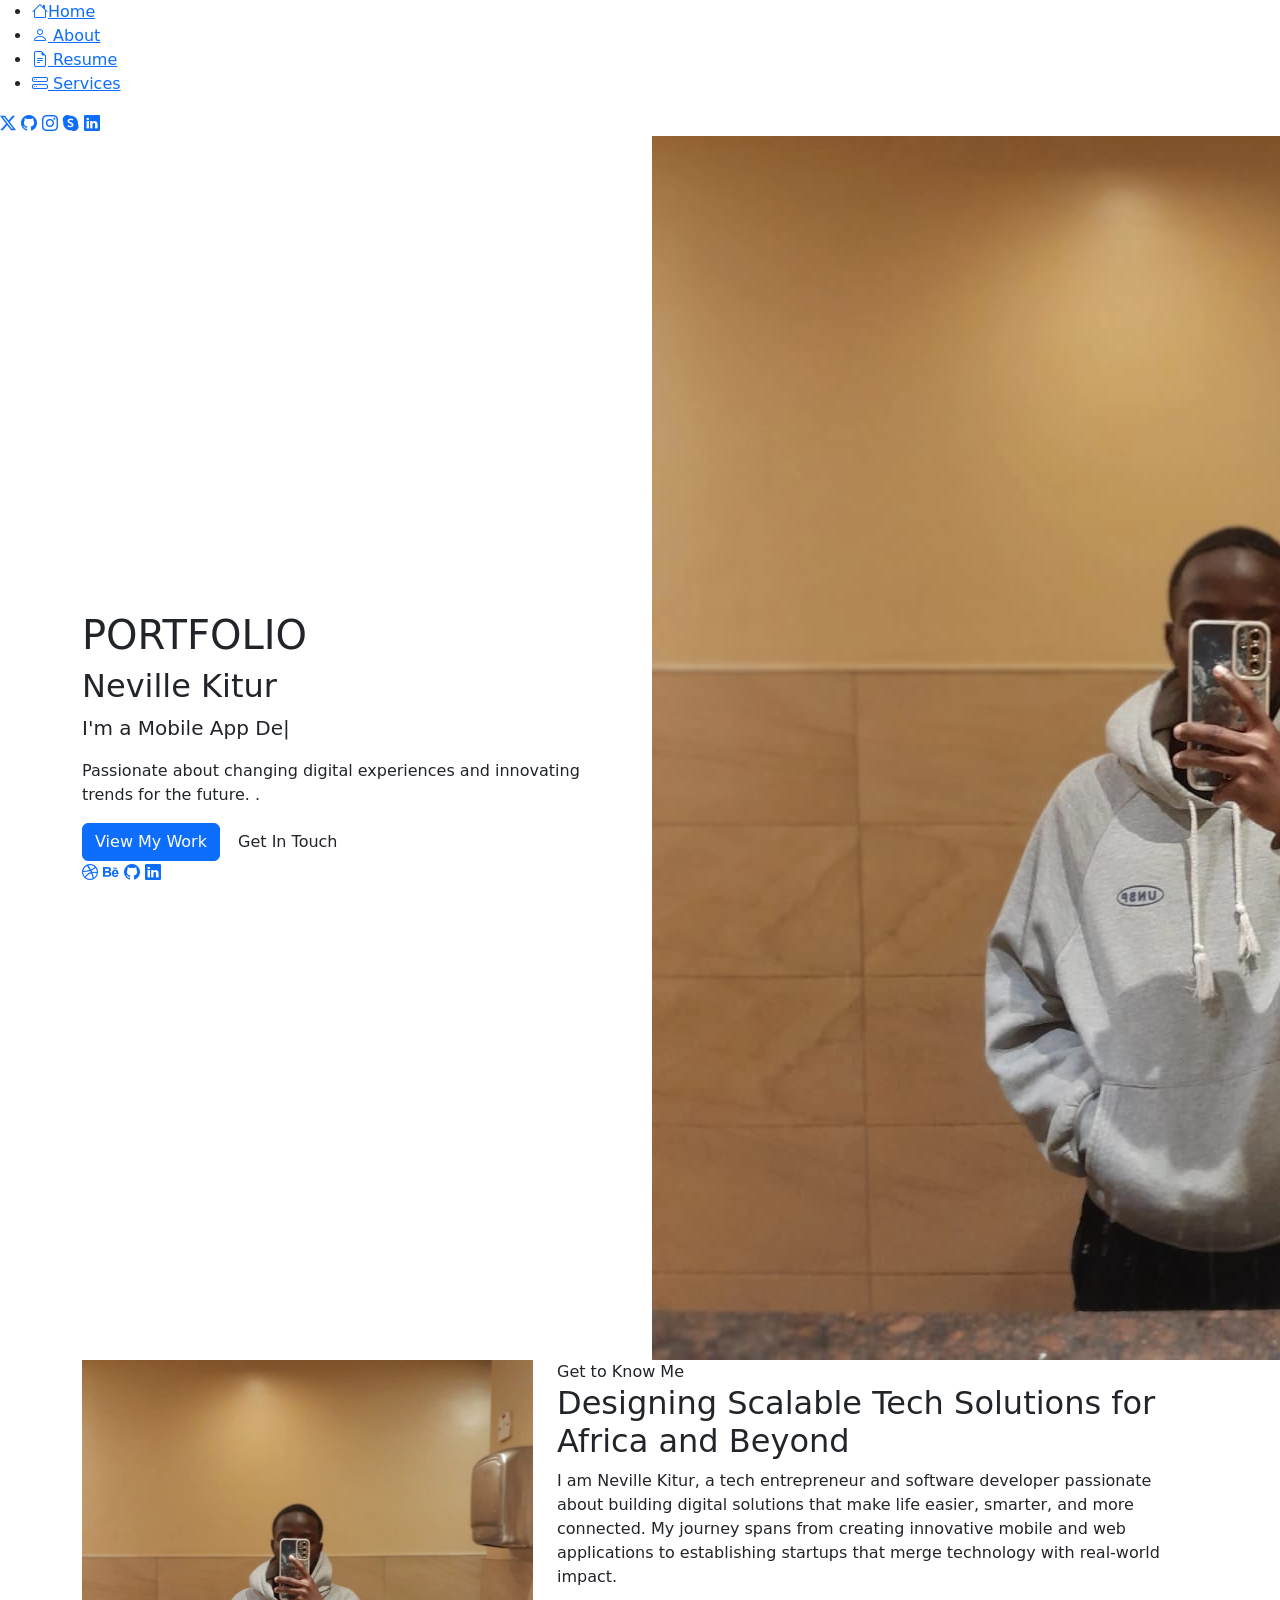
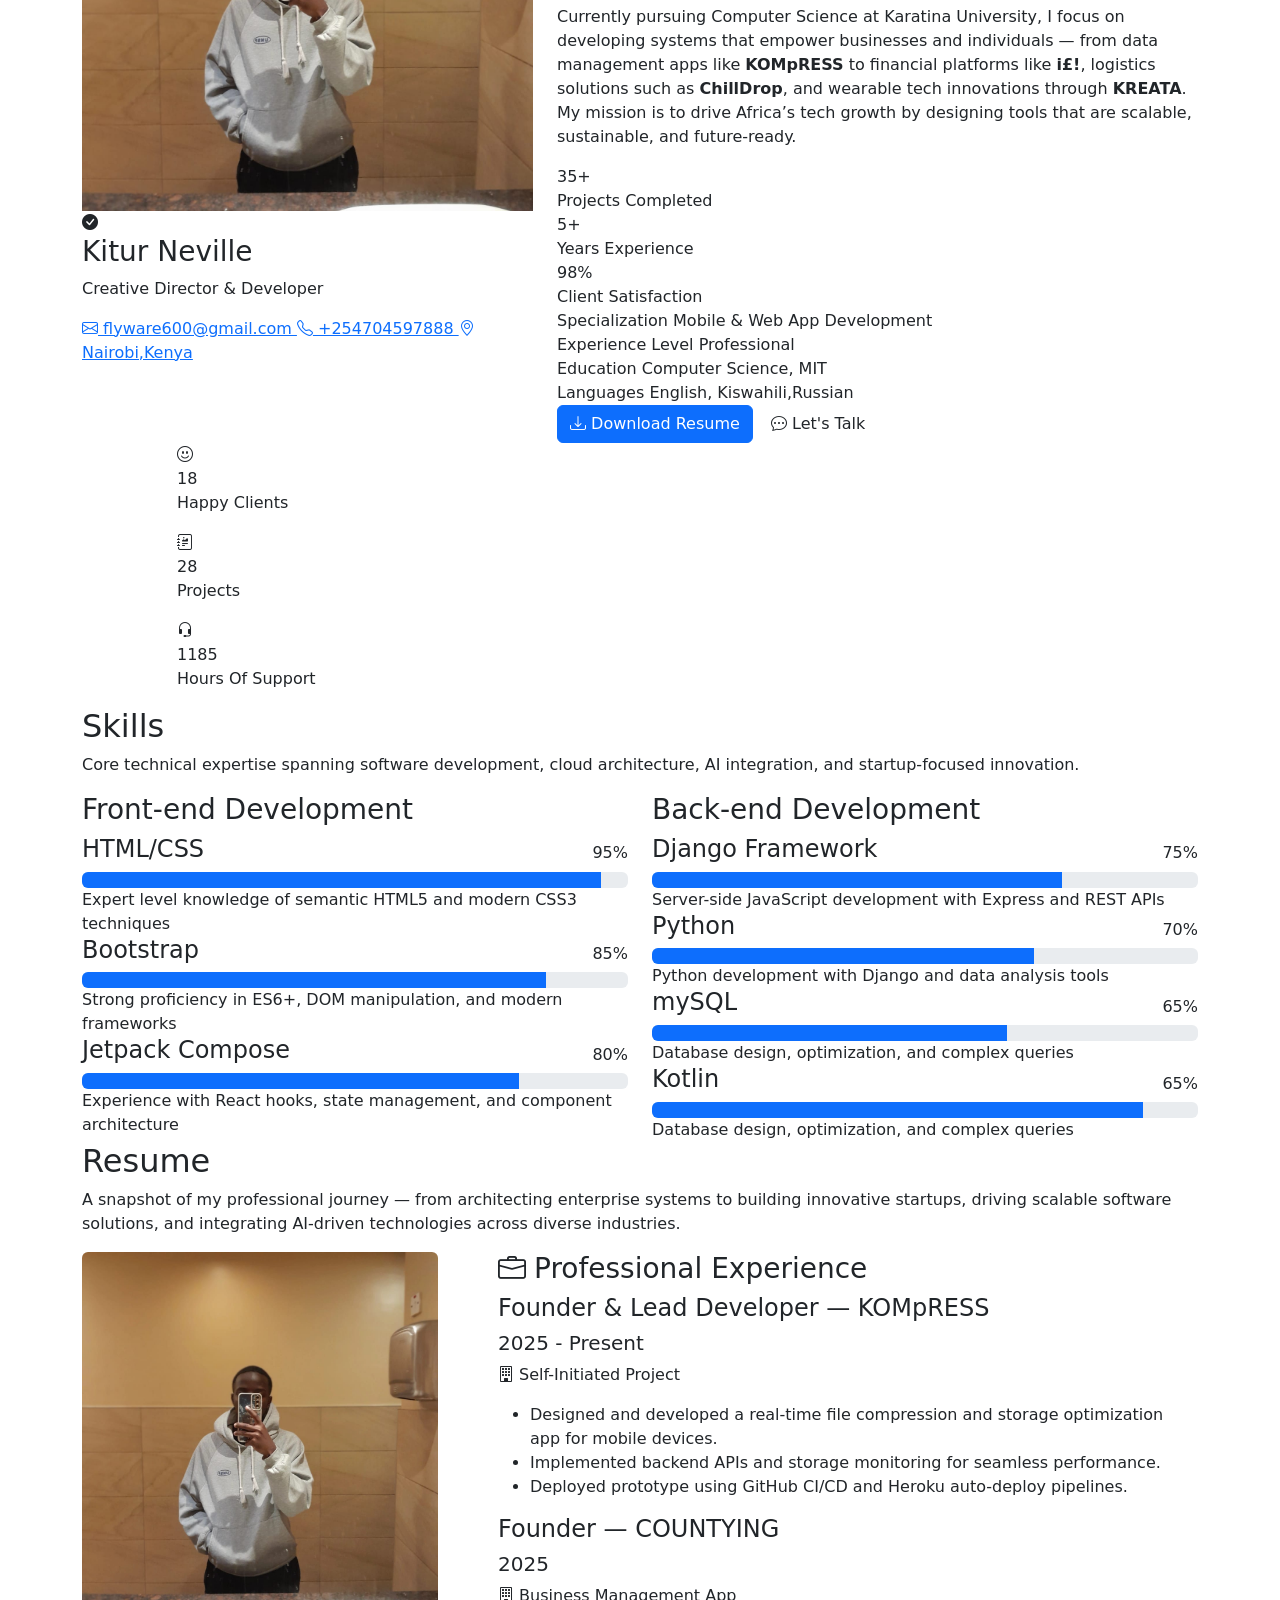
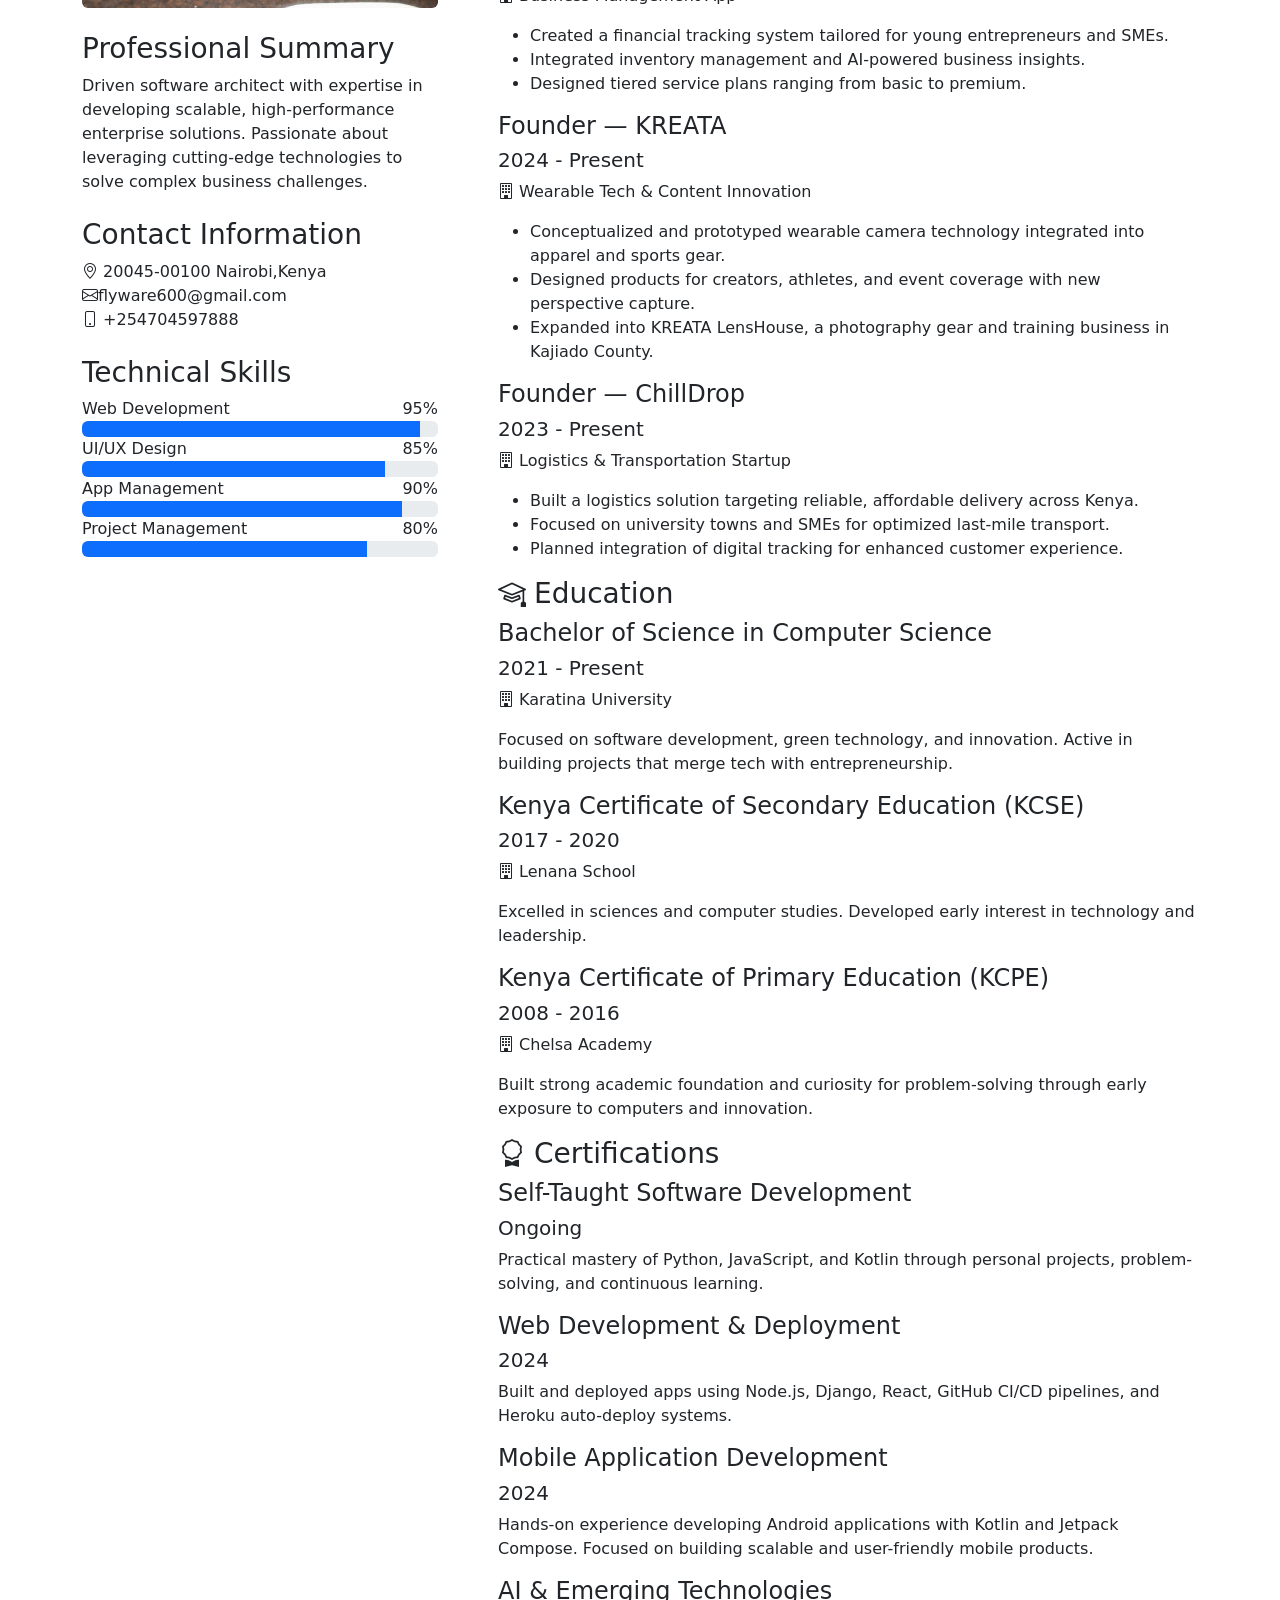
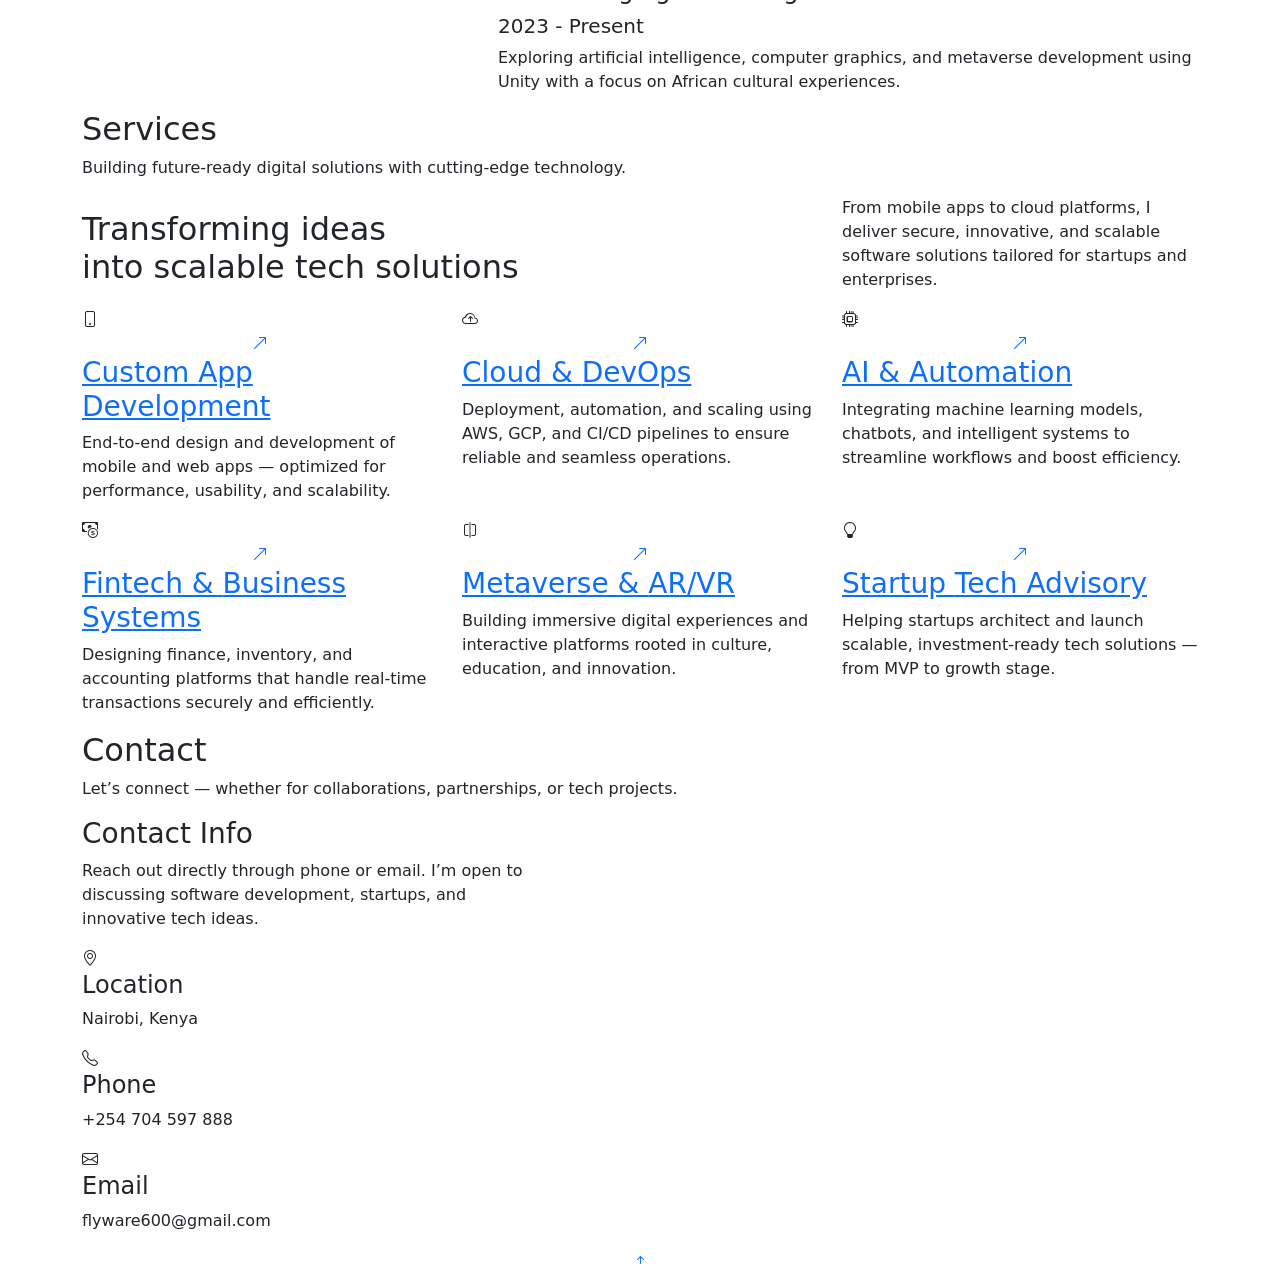
==== index.html @ 96a5eaca "personal work" ====
<!DOCTYPE html>
<html lang="en">

<head>
  <meta charset="utf-8">
  <meta content="width=device-width, initial-scale=1.0" name="viewport">
  <title>KITUR</title>
  <meta name="description" content="">
  <meta name="keywords" content="">


  <!-- Favicons -->
  <link href="static/assets/img/favicon.png" rel="icon">
  <link href="static/assets/img/apple-touch-icon.png" rel="apple-touch-icon">

  <!-- Fonts -->
  <link href="https://fonts.googleapis.com" rel="preconnect">
  <link href="https://fonts.gstatic.com" rel="preconnect" crossorigin>
  <link href="https://fonts.googleapis.com/css2?family=Roboto:ital,wght@0,100;0,300;0,400;0,500;0,700;0,900;1,100;1,300;1,400;1,500;1,700;1,900&family=Ubuntu:ital,wght@0,300;0,400;0,500;0,700;1,300;1,400;1,500;1,700&family=Nunito:ital,wght@0,200;0,300;0,400;0,500;0,600;0,700;0,800;0,900;1,200;1,300;1,400;1,500;1,600;1,700;1,800;1,900&display=swap" rel="stylesheet">

  <!-- Vendor CSS Files -->
  <link href="static/assets/vendor/bootstrap/css/bootstrap.min.css" rel="stylesheet">
  <link href="static/assets/vendor/bootstrap-icons/bootstrap-icons.css" rel="stylesheet">
  <link href="static/assets/vendor/aos/aos.css" rel="stylesheet">
  <link href="static/assets/vendor/glightbox/css/glightbox.min.css" rel="stylesheet">
  <link href="static/assets/vendor/swiper/swiper-bundle.min.css" rel="stylesheet">

  <!-- Main CSS File -->
  <link href="static/assets/css/main.css" rel="stylesheet">

  <!-- =======================================================
  * Template Name: SnapFolio
  * Template URL: https://bootstrapmade.com/snapfolio-bootstrap-portfolio-template/
  * Updated: Jul 21 2025 with Bootstrap v5.3.7
  * Author: BootstrapMade.com
  * License: https://bootstrapmade.com/license/
  ======================================================== -->
</head>

<body class="index-page">

  <header id="header" class="header dark-background d-flex flex-column justify-content-center">
    <i class="header-toggle d-xl-none bi bi-list"></i>

    <div class="header-container d-flex flex-column align-items-start">
      <nav id="navmenu" class="navmenu">
        <ul>
          <li><a href="#hero" class="active"><i class="bi bi-house navicon"></i>Home</a></li>
          <li><a href="#about"><i class="bi bi-person navicon"></i> About</a></li>
          <li><a href="#resume"><i class="bi bi-file-earmark-text navicon"></i> Resume</a></li>
<!--          <li><a href="#portfolio"><i class="bi bi-images navicon"></i> Portfolio</a></li>-->
          <li><a href="#services"><i class="bi bi-hdd-stack navicon"></i> Services</a></li>
<!--          <li class="dropdown"><a href="#"><i class="bi bi-menu-button navicon"></i> <span>Dropdown</span> <i class="bi bi-chevron-down toggle-dropdown"></i></a>-->
<!--            <ul>-->
<!--              <li><a href="#">Dropdown 1</a></li>-->
<!--              <li class="dropdown"><a href="#"><span>Deep Dropdown</span> <i class="bi bi-chevron-down toggle-dropdown"></i></a>-->
<!--                <ul>-->
<!--                  <li><a href="#">Deep Dropdown 1</a></li>-->
<!--                  <li><a href="#">Deep Dropdown 2</a></li>-->
<!--                  <li><a href="#">Deep Dropdown 3</a></li>-->
<!--                  <li><a href="#">Deep Dropdown 4</a></li>-->
<!--                  <li><a href="#">Deep Dropdown 5</a></li>-->
<!--                </ul>-->
<!--              </li>-->
<!--              <li><a href="#">Dropdown 2</a></li>-->
<!--              <li><a href="#">Dropdown 3</a></li>-->
<!--              <li><a href="#">Dropdown 4</a></li>-->
<!--            </ul>-->
<!--          </li>-->
<!--          <li><a href="#contact"><i class="bi bi-envelope navicon"></i> Contact</a></li>-->
        </ul>
      </nav>

      <div class="social-links text-center">
        <a href="#" class="twitter"><i class="bi bi-twitter-x"></i></a>
        <a href="#" class="github"><i class="bi bi-github"></i></a>
        <a href="#" class="instagram"><i class="bi bi-instagram"></i></a>
        <a href="#" class="google-plus"><i class="bi bi-skype"></i></a>
        <a href="#" class="linkedin"><i class="bi bi-linkedin"></i></a>
      </div>

    </div>

  </header>

  <main class="main">

    <!-- Hero Section -->
    <section id="hero" class="hero section">

      <div class="background-elements">
        <div class="bg-circle circle-1"></div>
        <div class="bg-circle circle-2"></div>
      </div>

      <div class="hero-content">

        <div class="container">
          <div class="row align-items-center">

            <div class="col-lg-6" data-aos="fade-right" data-aos-delay="100">
              <div class="hero-text">
                <h1>PORT<span class="accent-text">FOLIO</span></h1>
                <h2>Neville Kitur</h2>
                <p class="lead">I'm a <span class="typed" data-typed-items="Mobile App Developer, Web Developer, Tech Enthusiast, Creative Director"></span></p>
                <p class="description">Passionate about changing digital experiences and innovating trends for the future. .</p>

                <div class="hero-actions">
                  <a href="#portfolio" class="btn btn-primary">View My Work</a>
                  <a href="#contact" class="btn btn-outline">Get In Touch</a>
                </div>

                <div class="social-links">
                  <a href="#"><i class="bi bi-dribbble"></i></a>
                  <a href="#"><i class="bi bi-behance"></i></a>
                  <a href="#"><i class="bi bi-github"></i></a>
                  <a href="#"><i class="bi bi-linkedin"></i></a>
                </div>
              </div>
            </div>

            <div class="col-lg-6" data-aos="fade-left" data-aos-delay="200">
              <div class="hero-visual">
                <div class="profile-container">
                  <div class="profile-background"></div>
                  <img src="static/assets/img/profile/img.png" alt="Alexander Chen" class="profile-image">
                </div>
              </div>
            </div>

          </div>
        </div>
      </div>

    </section><!-- /Hero Section -->

    <!-- About Section -->
    <section id="about" class="about section">

      <div class="container" data-aos="fade-up" data-aos-delay="100">

        <div class="row">
          <div class="col-lg-5" data-aos="zoom-in" data-aos-delay="200">
            <div class="profile-card">
              <div class="profile-header">
                <div class="profile-image">
                  <img src="static/assets/img/profile/img.png" alt="Profile Image" class="img-fluid">
                </div>
                <div class="profile-badge">
                  <i class="bi bi-check-circle-fill"></i>
                </div>
              </div>

              <div class="profile-content">
                <h3>Kitur Neville</h3>
                <p class="profession">Creative Director &amp; Developer</p>

                <div class="contact-links">
                  <a href="mailto:marcus@example.com" class="contact-item">
                    <i class="bi bi-envelope"></i>
                    flyware600@gmail.com
                  </a>
                  <a href="tel:+15551234567" class="contact-item">
                    <i class="bi bi-telephone"></i>
                    +254704597888
                  </a>
                  <a href="#" class="contact-item">
                    <i class="bi bi-geo-alt"></i>
                    Nairobi,Kenya
                  </a>
                </div>
              </div>
            </div>
          </div>

          <div class="col-lg-7" data-aos="fade-left" data-aos-delay="300">
            <div class="about-content">
              <div class="section-header">
                <span class="badge-text">Get to Know Me</span>
<h2>Designing Scalable Tech Solutions for Africa and Beyond</h2>
              </div>

              <div class="description">
  <p>I am Neville Kitur, a tech entrepreneur and software developer passionate about building digital solutions that make life easier, smarter, and more connected. My journey spans from creating innovative mobile and web applications to establishing startups that merge technology with real-world impact.</p>
  <p>Currently pursuing Computer Science at Karatina University, I focus on developing systems that empower businesses and individuals — from data management apps like <strong>KOMpRESS</strong> to financial platforms like <strong>i£!</strong>, logistics solutions such as <strong>ChillDrop</strong>, and wearable tech innovations through <strong>KREATA</strong>. My mission is to drive Africa’s tech growth by designing tools that are scalable, sustainable, and future-ready.</p>

              </div>

              <div class="stats-grid">
                <div class="stat-item">
                  <div class="stat-number">35+</div>
                  <div class="stat-label">Projects Completed</div>
                </div>
                <div class="stat-item">
                  <div class="stat-number">5+</div>
                  <div class="stat-label">Years Experience</div>
                </div>
                <div class="stat-item">
                  <div class="stat-number">98%</div>
                  <div class="stat-label">Client Satisfaction</div>
                </div>
              </div>

              <div class="details-grid">
                <div class="detail-row">
                  <div class="detail-item">
                    <span class="detail-label">Specialization</span>
                    <span class="detail-value">Mobile & Web App Development</span>
                  </div>
                  <div class="detail-item">
                    <span class="detail-label">Experience Level</span>
                    <span class="detail-value">Professional</span>
                  </div>
                </div>
                <div class="detail-row">
                  <div class="detail-item">
                    <span class="detail-label">Education</span>
                    <span class="detail-value">Computer Science, MIT</span>
                  </div>
                  <div class="detail-item">
                    <span class="detail-label">Languages</span>
                    <span class="detail-value">English, Kiswahili,Russian</span>
                  </div>
                </div>
              </div>

              <div class="cta-section">
                <a href="#" class="btn btn-primary">
                  <i class="bi bi-download"></i>
                  Download Resume
                </a>
                <a href="#" class="btn btn-outline">
                  <i class="bi bi-chat-dots"></i>
                  Let's Talk
                </a>
              </div>
            </div>
          </div>
        </div>

      </div>

    </section><!-- /About Section -->

    <!-- Stats Section -->
    <section id="stats" class="stats section light-background">

      <div class="container" data-aos="fade-up" data-aos-delay="100">

        <div class="row justify-content-center">
          <div class="col-lg-10">
            <div class="stats-wrapper">
              <div class="stats-item" data-aos="zoom-in" data-aos-delay="150">
                <div class="icon-wrapper">
                  <i class="bi bi-emoji-smile"></i>
                </div>
                <span data-purecounter-start="0" data-purecounter-end="22" data-purecounter-duration="1" class="purecounter"></span>
                <p>Happy Clients</p>
              </div><!-- End Stats Item -->

              <div class="stats-item" data-aos="zoom-in" data-aos-delay="200">
                <div class="icon-wrapper">
                  <i class="bi bi-journal-richtext"></i>
                </div>
                <span data-purecounter-start="0" data-purecounter-end="35" data-purecounter-duration="1" class="purecounter"></span>
                <p>Projects</p>
              </div><!-- End Stats Item -->

              <div class="stats-item" data-aos="zoom-in" data-aos-delay="250">
                <div class="icon-wrapper">
                  <i class="bi bi-headset"></i>
                </div>
                <span data-purecounter-start="0" data-purecounter-end="1463" data-purecounter-duration="1" class="purecounter"></span>
                <p>Hours Of Support</p>
              </div><!-- End Stats Item -->

<!--              <div class="stats-item" data-aos="zoom-in" data-aos-delay="300">-->
<!--                <div class="icon-wrapper">-->
<!--                  <i class="bi bi-people"></i>-->
<!--                </div>-->
<!--                <span data-purecounter-start="0" data-purecounter-end="15" data-purecounter-duration="1" class="purecounter"></span>-->
<!--                <p>Hard Workers</p>-->
<!--              </div>&lt;!&ndash; End Stats Item &ndash;&gt;-->
            </div>
          </div>
        </div>

      </div>

    </section><!-- /Stats Section -->

    <!-- Skills Section -->
    <section id="skills" class="skills section">

      <div class="container section-title" data-aos="fade-up">
  <h2>Skills</h2>
  <p>Core technical expertise spanning software development, cloud architecture, AI integration, and startup-focused innovation.</p>
</div><!-- End Section Title -->


      <div class="container" data-aos="fade-up" data-aos-delay="100">

        <div class="row">
          <div class="col-lg-6">
            <div class="skills-category" data-aos="fade-up" data-aos-delay="200">
              <h3>Front-end Development</h3>
              <div class="skills-animation">
                <div class="skill-item">
                  <div class="d-flex justify-content-between align-items-center">
                    <h4>HTML/CSS</h4>
                    <span class="skill-percentage">95%</span>
                  </div>
                  <div class="progress">
                    <div class="progress-bar" role="progressbar" aria-valuenow="95" aria-valuemin="0" aria-valuemax="100"></div>
                  </div>
                  <div class="skill-tooltip">Expert level knowledge of semantic HTML5 and modern CSS3 techniques</div>
                </div>

                <div class="skill-item">
                  <div class="d-flex justify-content-between align-items-center">
                    <h4>Bootstrap</h4>
                    <span class="skill-percentage">85%</span>
                  </div>
                  <div class="progress">
                    <div class="progress-bar" role="progressbar" aria-valuenow="85" aria-valuemin="0" aria-valuemax="100"></div>
                  </div>

                  <!--                  edit here-->


                  <div class="skill-tooltip">Strong proficiency in ES6+, DOM manipulation, and modern frameworks</div>
                </div>

                <div class="skill-item">
                  <div class="d-flex justify-content-between align-items-center">
                    <h4>Jetpack Compose</h4>
                    <span class="skill-percentage">80%</span>
                  </div>
                  <div class="progress">
                    <div class="progress-bar" role="progressbar" aria-valuenow="80" aria-valuemin="0" aria-valuemax="100"></div>
                  </div>

<!--                  edit here-->



                  <div class="skill-tooltip">Experience with React hooks, state management, and component architecture</div>
                </div>
              </div>
            </div><!-- End Frontend Skills -->
          </div>

          <div class="col-lg-6">
            <div class="skills-category" data-aos="fade-up" data-aos-delay="300">
              <h3>Back-end Development</h3>
              <div class="skills-animation">
                <div class="skill-item">
                  <div class="d-flex justify-content-between align-items-center">
                    <h4>Django Framework</h4>
                    <span class="skill-percentage">75%</span>
                  </div>
                  <div class="progress">
                    <div class="progress-bar" role="progressbar" aria-valuenow="75" aria-valuemin="0" aria-valuemax="100"></div>
                  </div>
                  <!--                  edit here-->

                  <div class="skill-tooltip">Server-side JavaScript development with Express and REST APIs</div>
                </div>

                <div class="skill-item">
                  <div class="d-flex justify-content-between align-items-center">
                    <h4>Python</h4>
                    <span class="skill-percentage">70%</span>
                  </div>
                  <div class="progress">
                    <div class="progress-bar" role="progressbar" aria-valuenow="70" aria-valuemin="0" aria-valuemax="100"></div>
                  </div>
                  <div class="skill-tooltip">Python development with Django and data analysis tools</div>
                </div>

                <div class="skill-item">
                  <div class="d-flex justify-content-between align-items-center">
                    <h4>mySQL</h4>
                    <span class="skill-percentage">65%</span>
                  </div>
                  <div class="progress">
                    <div class="progress-bar" role="progressbar" aria-valuenow="65" aria-valuemin="0" aria-valuemax="100"></div>
                  </div>
                  <div class="skill-tooltip">Database design, optimization, and complex queries</div>
                </div>

                  <div class="skill-item">
                  <div class="d-flex justify-content-between align-items-center">
                    <h4>Kotlin</h4>
                    <span class="skill-percentage">65%</span>
                  </div>
                  <div class="progress">
                    <div class="progress-bar" role="progressbar" aria-valuenow="90" aria-valuemin="0" aria-valuemax="100"></div>
                  </div>
                  <div class="skill-tooltip">Database design, optimization, and complex queries</div>
                </div>
              </div>


            </div>





            <!-- End Backend Skills -->
          </div>
        </div>

      </div>

    </section><!-- /Skills Section -->

    <!-- Resume Section -->
    <section id="resume" class="resume section">

      <!-- Section Title -->
<div class="container section-title" data-aos="fade-up">
  <h2>Resume</h2>
  <p>A snapshot of my professional journey — from architecting enterprise systems to building innovative startups, driving scalable software solutions, and integrating AI-driven technologies across diverse industries.</p>
</div><!-- End Section Title -->



      <div class="container" data-aos="fade-up" data-aos-delay="100">

        <div class="row gy-4">
          <!-- Left column with summary and contact -->
          <div class="col-lg-4">
            <div class="resume-side" data-aos="fade-right" data-aos-delay="100">
              <div class="profile-img mb-4">
                <img src="static/assets/img/profile/img.png" alt="Profile" class="img-fluid rounded">
              </div>

              <h3>Professional Summary</h3>
              <p>Driven software architect with expertise in developing scalable, high-performance enterprise solutions. Passionate about leveraging cutting-edge technologies to solve complex business challenges.</p>

              <h3 class="mt-4">Contact Information</h3>
              <ul class="contact-info list-unstyled">
                <li><i class="bi bi-geo-alt"></i> 20045-00100 Nairobi,Kenya</li>
                <li><i class="bi bi-envelope"></i>flyware600@gmail.com</li>
                <li><i class="bi bi-phone"></i> +254704597888</li>
<!--                <li><i class="bi bi-linkedin"></i> linkedin.com/in/example</li>-->
              </ul>

              <div class="skills-animation mt-4">
                <h3>Technical Skills</h3>
                <div class="skill-item">
                  <div class="d-flex justify-content-between">
                    <span>Web Development</span>
                    <span>95%</span>
                  </div>
                  <div class="progress">
                    <div class="progress-bar" role="progressbar" aria-valuenow="95" aria-valuemin="0" aria-valuemax="100"></div>
                  </div>
                </div>

                <div class="skill-item">
                  <div class="d-flex justify-content-between">
                    <span>UI/UX Design</span>
                    <span>85%</span>
                  </div>
                  <div class="progress">
                    <div class="progress-bar" role="progressbar" aria-valuenow="85" aria-valuemin="0" aria-valuemax="100"></div>
                  </div>
                </div>

                <div class="skill-item">
                  <div class="d-flex justify-content-between">
                    <span>App Management</span>
                    <span>90%</span>
                  </div>
                  <div class="progress">
                    <div class="progress-bar" role="progressbar" aria-valuenow="90" aria-valuemin="0" aria-valuemax="100"></div>
                  </div>
                </div>

                <div class="skill-item">
                  <div class="d-flex justify-content-between">
                    <span>Project Management</span>
                    <span>80%</span>
                  </div>
                  <div class="progress">
                    <div class="progress-bar" role="progressbar" aria-valuenow="80" aria-valuemin="0" aria-valuemax="100"></div>
                  </div>
                </div>
              </div>
            </div>
          </div>

          <!-- Right column with experience and education -->
          <div class="col-lg-8 ps-4 ps-lg-5">

<!-- Experience Section -->
<div class="resume-section" data-aos="fade-up">
  <h3><i class="bi bi-briefcase me-2"></i>Professional Experience</h3>

  <div class="resume-item">
    <h4>Founder & Lead Developer — KOMpRESS</h4>
    <h5>2025 - Present</h5>
    <p class="company"><i class="bi bi-building"></i> Self-Initiated Project</p>
    <ul>
      <li>Designed and developed a real-time file compression and storage optimization app for mobile devices.</li>
      <li>Implemented backend APIs and storage monitoring for seamless performance.</li>
      <li>Deployed prototype using GitHub CI/CD and Heroku auto-deploy pipelines.</li>
    </ul>
  </div>

  <div class="resume-item">
    <h4>Founder — COUNTYING</h4>
    <h5>2025</h5>
    <p class="company"><i class="bi bi-building"></i> Business Management App</p>
    <ul>
      <li>Created a financial tracking system tailored for young entrepreneurs and SMEs.</li>
      <li>Integrated inventory management and AI-powered business insights.</li>
      <li>Designed tiered service plans ranging from basic to premium.</li>
    </ul>
  </div>

  <div class="resume-item">
    <h4>Founder — KREATA</h4>
    <h5>2024 - Present</h5>
    <p class="company"><i class="bi bi-building"></i> Wearable Tech & Content Innovation</p>
    <ul>
      <li>Conceptualized and prototyped wearable camera technology integrated into apparel and sports gear.</li>
      <li>Designed products for creators, athletes, and event coverage with new perspective capture.</li>
      <li>Expanded into KREATA LensHouse, a photography gear and training business in Kajiado County.</li>
    </ul>
  </div>

  <div class="resume-item">
    <h4>Founder — ChillDrop</h4>
    <h5>2023 - Present</h5>
    <p class="company"><i class="bi bi-building"></i> Logistics & Transportation Startup</p>
    <ul>
      <li>Built a logistics solution targeting reliable, affordable delivery across Kenya.</li>
      <li>Focused on university towns and SMEs for optimized last-mile transport.</li>
      <li>Planned integration of digital tracking for enhanced customer experience.</li>
    </ul>
  </div>
</div>

           <!-- Education Section -->
<div class="resume-section" data-aos="fade-up" data-aos-delay="100">
  <h3><i class="bi bi-mortarboard me-2"></i>Education</h3>

  <div class="resume-item">
    <h4>Bachelor of Science in Computer Science</h4>
    <h5>2021 - Present</h5>
    <p class="company"><i class="bi bi-building"></i> Karatina University</p>
    <p>Focused on software development, green technology, and innovation. Active in building projects that merge tech with entrepreneurship.</p>
  </div>

  <div class="resume-item">
    <h4>Kenya Certificate of Secondary Education (KCSE)</h4>
    <h5>2017 - 2020</h5>
    <p class="company"><i class="bi bi-building"></i> Lenana School</p>
    <p>Excelled in sciences and computer studies. Developed early interest in technology and leadership.</p>
  </div>

  <div class="resume-item">
    <h4>Kenya Certificate of Primary Education (KCPE)</h4>
    <h5>2008 - 2016</h5>
    <p class="company"><i class="bi bi-building"></i> Chelsa Academy</p>
    <p>Built strong academic foundation and curiosity for problem-solving through early exposure to computers and innovation.</p>
  </div>
</div>

           <!-- Certifications Section -->
<div class="resume-section" data-aos="fade-up" data-aos-delay="200">
  <h3><i class="bi bi-award me-2"></i>Certifications</h3>

  <div class="resume-item">
    <h4>Self-Taught Software Development</h4>
    <h5>Ongoing</h5>
    <p>Practical mastery of Python, JavaScript, and Kotlin through personal projects, problem-solving, and continuous learning.</p>
  </div>

  <div class="resume-item">
    <h4>Web Development & Deployment</h4>
    <h5>2024</h5>
    <p>Built and deployed apps using Node.js, Django, React, GitHub CI/CD pipelines, and Heroku auto-deploy systems.</p>
  </div>

  <div class="resume-item">
    <h4>Mobile Application Development</h4>
    <h5>2024</h5>
    <p>Hands-on experience developing Android applications with Kotlin and Jetpack Compose. Focused on building scalable and user-friendly mobile products.</p>
  </div>

  <div class="resume-item">
    <h4>AI & Emerging Technologies</h4>
    <h5>2023 - Present</h5>
    <p>Exploring artificial intelligence, computer graphics, and metaverse development using Unity with a focus on African cultural experiences.</p>
  </div>
</div>

          </div>
        </div>

      </div>

    </section><!-- /Resume Section -->


<!-- Services Section -->
<section id="services" class="services section">

  <!-- Section Title -->
  <div class="container section-title" data-aos="fade-up">
    <h2>Services</h2>
    <p>Building future-ready digital solutions with cutting-edge technology.</p>
  </div><!-- End Section Title -->

  <div class="container" data-aos="fade-up" data-aos-delay="100">

    <div class="service-header">
      <div class="row align-items-center">
        <div class="col-lg-8 col-md-12">
          <div class="service-intro">
            <h2 class="service-heading">
              <div>Transforming ideas</div>
              <div><span>into scalable tech solutions</span></div>
            </h2>
          </div>
        </div>
        <div class="col-lg-4 col-md-12">
          <div class="service-summary">
            <p>
              From mobile apps to cloud platforms, I deliver secure, innovative, and scalable software solutions tailored for startups and enterprises.
            </p>
<!--            <a href="services.html" class="service-btn">-->
<!--              View All Services-->
<!--              <i class="bi bi-arrow-right"></i>-->
<!--            </a>-->
          </div>
        </div>
      </div>
    </div>

    <div class="row justify-content-center">
      <!-- Custom App Development -->
      <div class="col-lg-4 col-md-6" data-aos="fade-up" data-aos-delay="100">
        <div class="service-card position-relative z-1">
          <div class="service-icon">
            <i class="bi bi-phone"></i>
          </div>
          <a href="service-details.html" class="card-action d-flex align-items-center justify-content-center rounded-circle">
            <i class="bi bi-arrow-up-right"></i>
          </a>
          <h3>
            <a href="service-details.html">
              Custom <span>App Development</span>
            </a>
          </h3>
          <p>
            End-to-end design and development of mobile and web apps — optimized for performance, usability, and scalability.
          </p>
        </div>
      </div>

      <!-- Cloud & DevOps -->
      <div class="col-lg-4 col-md-6" data-aos="fade-up" data-aos-delay="200">
        <div class="service-card position-relative z-1">
          <div class="service-icon">
            <i class="bi bi-cloud-arrow-up"></i>
          </div>
          <a href="service-details.html" class="card-action d-flex align-items-center justify-content-center rounded-circle">
            <i class="bi bi-arrow-up-right"></i>
          </a>
          <h3>
            <a href="service-details.html">
              Cloud & <span>DevOps</span>
            </a>
          </h3>
          <p>
            Deployment, automation, and scaling using AWS, GCP, and CI/CD pipelines to ensure reliable and seamless operations.
          </p>
        </div>
      </div>

      <!-- AI & Automation -->
      <div class="col-lg-4 col-md-6" data-aos="fade-up" data-aos-delay="300">
        <div class="service-card position-relative z-1">
          <div class="service-icon">
            <i class="bi bi-cpu"></i>
          </div>
          <a href="service-details.html" class="card-action d-flex align-items-center justify-content-center rounded-circle">
            <i class="bi bi-arrow-up-right"></i>
          </a>
          <h3>
            <a href="service-details.html">
              AI & <span>Automation</span>
            </a>
          </h3>
          <p>
            Integrating machine learning models, chatbots, and intelligent systems to streamline workflows and boost efficiency.
          </p>
        </div>
      </div>

      <!-- Fintech & Business Systems -->
      <div class="col-lg-4 col-md-6" data-aos="fade-up" data-aos-delay="100">
        <div class="service-card position-relative z-1">
          <div class="service-icon">
            <i class="bi bi-cash-coin"></i>
          </div>
          <a href="service-details.html" class="card-action d-flex align-items-center justify-content-center rounded-circle">
            <i class="bi bi-arrow-up-right"></i>
          </a>
          <h3>
            <a href="service-details.html">
              Fintech & <span>Business Systems</span>
            </a>
          </h3>
          <p>
            Designing finance, inventory, and accounting platforms that handle real-time transactions securely and efficiently.
          </p>
        </div>
      </div>

      <!-- Metaverse & AR/VR -->
      <div class="col-lg-4 col-md-6" data-aos="fade-up" data-aos-delay="200">
        <div class="service-card position-relative z-1">
          <div class="service-icon">
            <i class="bi bi-vr"></i>
          </div>
          <a href="service-details.html" class="card-action d-flex align-items-center justify-content-center rounded-circle">
            <i class="bi bi-arrow-up-right"></i>
          </a>
          <h3>
            <a href="service-details.html">
              Metaverse & <span>AR/VR</span>
            </a>
          </h3>
          <p>
            Building immersive digital experiences and interactive platforms rooted in culture, education, and innovation.
          </p>
        </div>
      </div>

      <!-- Startup Tech Advisory -->
      <div class="col-lg-4 col-md-6" data-aos="fade-up" data-aos-delay="300">
        <div class="service-card position-relative z-1">
          <div class="service-icon">
            <i class="bi bi-lightbulb"></i>
          </div>
          <a href="service-details.html" class="card-action d-flex align-items-center justify-content-center rounded-circle">
            <i class="bi bi-arrow-up-right"></i>
          </a>
          <h3>
            <a href="service-details.html">
              Startup <span>Tech Advisory</span>
            </a>
          </h3>
          <p>
            Helping startups architect and launch scalable, investment-ready tech solutions — from MVP to growth stage.
          </p>
        </div>
      </div>
    </div>

  </div>
</section>

   <!-- /Services Section -->

<!--    &lt;!&ndash; Testimonials Section &ndash;&gt;-->
<!--    <section id="testimonials" class="testimonials section light-background">-->

<!--      &lt;!&ndash; Section Title &ndash;&gt;-->
<!--      <div class="container section-title" data-aos="fade-up">-->
<!--        <h2>Testimonials</h2>-->
<!--        <p>Necessitatibus eius consequatur ex aliquid fuga eum quidem sint consectetur velit</p>-->
<!--      </div>&lt;!&ndash; End Section Title &ndash;&gt;-->

<!--      <div class="container">-->

<!--        <div class="testimonial-masonry">-->

<!--          <div class="testimonial-item" data-aos="fade-up">-->
<!--            <div class="testimonial-content">-->
<!--              <div class="quote-pattern">-->
<!--                <i class="bi bi-quote"></i>-->
<!--              </div>-->
<!--              <p>Implementing innovative strategies has revolutionized our approach to market challenges and competitive positioning.</p>-->
<!--              <div class="client-info">-->
<!--                <div class="client-image">-->
<!--                  <img src="static/assets/img/person/person-f-7.webp" alt="Client">-->
<!--                </div>-->
<!--                <div class="client-details">-->
<!--                  <h3>Rachel Bennett</h3>-->
<!--                  <span class="position">Strategy Director</span>-->
<!--                </div>-->
<!--              </div>-->
<!--            </div>-->
<!--          </div>-->

<!--          <div class="testimonial-item highlight" data-aos="fade-up" data-aos-delay="100">-->
<!--            <div class="testimonial-content">-->
<!--              <div class="quote-pattern">-->
<!--                <i class="bi bi-quote"></i>-->
<!--              </div>-->
<!--              <p>Exceptional service delivery and innovative solutions have transformed our business operations, leading to remarkable growth and enhanced customer satisfaction across all touchpoints.</p>-->
<!--              <div class="client-info">-->
<!--                <div class="client-image">-->
<!--                  <img src="static/assets/img/person/person-m-7.webp" alt="Client">-->
<!--                </div>-->
<!--                <div class="client-details">-->
<!--                  <h3>Daniel Morgan</h3>-->
<!--                  <span class="position">Chief Innovation Officer</span>-->
<!--                </div>-->
<!--              </div>-->
<!--            </div>-->
<!--          </div>-->

<!--          <div class="testimonial-item" data-aos="fade-up" data-aos-delay="200">-->
<!--            <div class="testimonial-content">-->
<!--              <div class="quote-pattern">-->
<!--                <i class="bi bi-quote"></i>-->
<!--              </div>-->
<!--              <p>Strategic partnership has enabled seamless digital transformation and operational excellence.</p>-->
<!--              <div class="client-info">-->
<!--                <div class="client-image">-->
<!--                  <img src="static/assets/img/person/person-f-8.webp" alt="Client">-->
<!--                </div>-->
<!--                <div class="client-details">-->
<!--                  <h3>Emma Thompson</h3>-->
<!--                  <span class="position">Digital Lead</span>-->
<!--                </div>-->
<!--              </div>-->
<!--            </div>-->
<!--          </div>-->

<!--          <div class="testimonial-item" data-aos="fade-up" data-aos-delay="300">-->
<!--            <div class="testimonial-content">-->
<!--              <div class="quote-pattern">-->
<!--                <i class="bi bi-quote"></i>-->
<!--              </div>-->
<!--              <p>Professional expertise and dedication have significantly improved our project delivery timelines and quality metrics.</p>-->
<!--              <div class="client-info">-->
<!--                <div class="client-image">-->
<!--                  <img src="static/assets/img/person/person-m-8.webp" alt="Client">-->
<!--                </div>-->
<!--                <div class="client-details">-->
<!--                  <h3>Christopher Lee</h3>-->
<!--                  <span class="position">Technical Director</span>-->
<!--                </div>-->
<!--              </div>-->
<!--            </div>-->
<!--          </div>-->

<!--          <div class="testimonial-item highlight" data-aos="fade-up" data-aos-delay="400">-->
<!--            <div class="testimonial-content">-->
<!--              <div class="quote-pattern">-->
<!--                <i class="bi bi-quote"></i>-->
<!--              </div>-->
<!--              <p>Collaborative approach and industry expertise have revolutionized our product development cycle, resulting in faster time-to-market and increased customer engagement levels.</p>-->
<!--              <div class="client-info">-->
<!--                <div class="client-image">-->
<!--                  <img src="static/assets/img/person/person-f-9.webp" alt="Client">-->
<!--                </div>-->
<!--                <div class="client-details">-->
<!--                  <h3>Olivia Carter</h3>-->
<!--                  <span class="position">Product Manager</span>-->
<!--                </div>-->
<!--              </div>-->
<!--            </div>-->
<!--          </div>-->

<!--          <div class="testimonial-item" data-aos="fade-up" data-aos-delay="500">-->
<!--            <div class="testimonial-content">-->
<!--              <div class="quote-pattern">-->
<!--                <i class="bi bi-quote"></i>-->
<!--              </div>-->
<!--              <p>Innovative approach to user experience design has significantly enhanced our platform's engagement metrics and customer retention rates.</p>-->
<!--              <div class="client-info">-->
<!--                <div class="client-image">-->
<!--                  <img src="static/assets/img/person/person-m-13.webp" alt="Client">-->
<!--                </div>-->
<!--                <div class="client-details">-->
<!--                  <h3>Nathan Brooks</h3>-->
<!--                  <span class="position">UX Director</span>-->
<!--                </div>-->
<!--              </div>-->
<!--            </div>-->
<!--          </div>-->

<!--        </div>-->

<!--      </div>-->

<!--    </section>&lt;!&ndash; /Testimonials Section &ndash;&gt;-->

    <!-- Contact Section -->
    <!-- Contact Section -->
<section id="contact" class="contact section">

  <!-- Section Title -->
  <div class="container section-title" data-aos="fade-up">
    <h2>Contact</h2>
    <p>Let’s connect — whether for collaborations, partnerships, or tech projects.</p>
  </div><!-- End Section Title -->

  <div class="container">
    <div class="row g-4 g-lg-7">
      <div class="col-lg-5">
        <div class="info-box">
          <h3>Contact Info</h3>
          <p>Reach out directly through phone or email. I’m open to discussing software development, startups, and innovative tech ideas.</p>

          <div class="info-item">
            <div class="icon-box">
              <i class="bi bi-geo-alt"></i>
            </div>
            <div class="content">
              <h4>Location</h4>
              <p>Nairobi, Kenya</p>
            </div>
          </div>

          <div class="info-item">
            <div class="icon-box">
              <i class="bi bi-telephone"></i>
            </div>
            <div class="content">
              <h4>Phone</h4>
              <p>+254 704 597 888</p>
            </div>
          </div>

          <div class="info-item">
            <div class="icon-box">
              <i class="bi bi-envelope"></i>
            </div>
            <div class="content">
              <h4>Email</h4>
              <p>flyware600@gmail.com</p>
            </div>
          </div>
        </div>
      </div>
    </div>
  </div>
</section>


<!--          <div class="col-lg-7">-->
<!--            <div class="contact-form">-->
<!--              <h3>Get In Touch</h3>-->
<!--              <p>Praesent sapien massa, convallis a pellentesque nec, egestas non nisi. Vestibulum ante ipsum primis.</p>-->

<!--              <form action="forms/contact.php" method="post" class="php-email-form">-->
<!--                <div class="row gy-4">-->

<!--                  <div class="col-md-6">-->
<!--                    <input type="text" name="name" class="form-control" placeholder="Your Name" required="">-->
<!--                  </div>-->

<!--                  <div class="col-md-6 ">-->
<!--                    <input type="email" class="form-control" name="email" placeholder="Your Email" required="">-->
<!--                  </div>-->

<!--                  <div class="col-12">-->
<!--                    <input type="text" class="form-control" name="subject" placeholder="Subject" required="">-->
<!--                  </div>-->

<!--                  <div class="col-12">-->
<!--                    <textarea class="form-control" name="message" rows="6" placeholder="Message" required=""></textarea>-->
<!--                  </div>-->

<!--                  <div class="col-12 text-center">-->
<!--                    <div class="loading">Loading</div>-->
<!--                    <div class="error-message"></div>-->
<!--                    <div class="sent-message">Your message has been sent. Thank you!</div>-->

<!--                    <button type="submit" class="btn">Send Message</button>-->
<!--                  </div>-->

<!--                </div>-->
<!--              </form>-->

<!--            </div>-->
<!--          </div>-->

        </div>

      </div>

    </section><!-- /Contact Section -->

  </main>


  <!-- Scroll Top -->
  <a href="#" id="scroll-top" class="scroll-top d-flex align-items-center justify-content-center"><i class="bi bi-arrow-up-short"></i></a>

  <!-- Preloader -->
  <div id="preloader"></div>

  <!-- Vendor JS Files -->
  <script src="static/assets/vendor/bootstrap/js/bootstrap.bundle.min.js"></script>
  <script src="static/assets/vendor/php-email-form/validate.js"></script>
  <script src="static/assets/vendor/aos/aos.js"></script>
  <script src="static/assets/vendor/typed.js/typed.umd.js"></script>
  <script src="static/assets/vendor/purecounter/purecounter_vanilla.js"></script>
  <script src="static/assets/vendor/waypoints/noframework.waypoints.js"></script>
  <script src="static/assets/vendor/isotope-layout/isotope.pkgd.min.js"></script>
  <script src="static/assets/vendor/imagesloaded/imagesloaded.pkgd.min.js"></script>
  <script src="static/assets/vendor/glightbox/js/glightbox.min.js"></script>
  <script src="static/assets/vendor/swiper/swiper-bundle.min.js"></script>

  <!-- Main JS File -->
  <script src="static/assets/js/main.js"></script>

</body>

</html>
---- static/assets/css/main.css ----
/**
* Template Name: SnapFolio
* Template URL: https://bootstrapmade.com/snapfolio-bootstrap-portfolio-template/
* Updated: Jul 21 2025 with Bootstrap v5.3.7
* Author: BootstrapMade.com
* License: https://bootstrapmade.com/license/
*/

/*--------------------------------------------------------------
# Font & Color Variables
# Help: https://bootstrapmade.com/color-system/
--------------------------------------------------------------*/
/* Fonts */
:root {
  --default-font: "Roboto",  system-ui, -apple-system, "Segoe UI", Roboto, "Helvetica Neue", Arial, "Noto Sans", "Liberation Sans", sans-serif, "Apple Color Emoji", "Segoe UI Emoji", "Segoe UI Symbol", "Noto Color Emoji";
  --heading-font: "Ubuntu",  sans-serif;
  --nav-font: "Nunito",  sans-serif;
}

/* Global Colors - The following color variables are used throughout the website. Updating them here will change the color scheme of the entire website */
:root { 
  --background-color: #1f1f1f; /* Background color for the entire website, including individual sections */
  --default-color: #ffffff; /* Default color used for the majority of the text content across the entire website */
  --heading-color: #ffffff; /* Color for headings, subheadings and title throughout the website */
  --accent-color: #ececec; /* Accent color that represents your brand on the website. It's used for buttons, links, and other elements that need to stand out */
  --surface-color: #232323; /* The surface color is used as a background of boxed elements within sections, such as cards, icon boxes, or other elements that require a visual separation from the global background. */
  --contrast-color: #310606; /* Contrast color for text, ensuring readability against backgrounds of accent, heading, or default colors. */
}

/* Nav Menu Colors - The following color variables are used specifically for the navigation menu. They are separate from the global colors to allow for more customization options */
:root {
  --nav-color: rgba(236, 236, 236, 0.59);  /* The default color of the main navmenu links */
  --nav-hover-color: #ffffff; /* Applied to main navmenu links when they are hovered over or active */
  --nav-mobile-background-color: #393939; /* Used as the background color for mobile navigation menu */
  --nav-dropdown-background-color: #393939; /* Used as the background color for dropdown items that appear when hovering over primary navigation items */
  --nav-dropdown-color: #ffffff; /* Used for navigation links of the dropdown items in the navigation menu. */
  --nav-dropdown-hover-color: #ececec; /* Similar to --nav-hover-color, this color is applied to dropdown navigation links when they are hovered over. */
}

/* Color Presets - These classes override global colors when applied to any section or element, providing reuse of the sam color scheme. */

.light-background {
  --background-color: #2c2c2c;
  --surface-color: #323232;
}

.dark-background {
  --background-color: #040b14;
  --default-color: #ffffff;
  --heading-color: #ffffff;
  --surface-color: #151f2b;
  --contrast-color: #ffffff;
}

/* Smooth scroll */
:root {
  scroll-behavior: smooth;
}

/*--------------------------------------------------------------
# General Styling & Shared Classes
--------------------------------------------------------------*/
body {
  color: var(--default-color);
  background-color: var(--background-color);
  font-family: var(--default-font);
}

a {
  color: var(--accent-color);
  text-decoration: none;
  transition: 0.3s;
}

a:hover {
  color: color-mix(in srgb, var(--accent-color), transparent 25%);
  text-decoration: none;
}

h1,
h2,
h3,
h4,
h5,
h6 {
  color: var(--heading-color);
  font-family: var(--heading-font);
}

/* PHP Email Form Messages
------------------------------*/
.php-email-form .error-message {
  display: none;
  background: #df1529;
  color: #ffffff;
  text-align: left;
  padding: 15px;
  margin-bottom: 24px;
  font-weight: 600;
}

.php-email-form .sent-message {
  display: none;
  color: #ffffff;
  background: #059652;
  text-align: center;
  padding: 15px;
  margin-bottom: 24px;
  font-weight: 600;
}

.php-email-form .loading {
  display: none;
  background: var(--surface-color);
  text-align: center;
  padding: 15px;
  margin-bottom: 24px;
}

.php-email-form .loading:before {
  content: "";
  display: inline-block;
  border-radius: 50%;
  width: 24px;
  height: 24px;
  margin: 0 10px -6px 0;
  border: 3px solid var(--accent-color);
  border-top-color: var(--surface-color);
  animation: php-email-form-loading 1s linear infinite;
}

@keyframes php-email-form-loading {
  0% {
    transform: rotate(0deg);
  }

  100% {
    transform: rotate(360deg);
  }
}

/*--------------------------------------------------------------
# Global Header
--------------------------------------------------------------*/
.header {
  --background-color: #1b1b1b;
  --contrast-color: #444444;
  color: var(--default-color);
  position: fixed;
  top: 0;
  left: 0;
  bottom: 0;
  padding: 0 15px;
  width: 300px;
  transition: all ease-in-out 0.3s;
  overflow-y: auto;
  z-index: 997;
}

.header .header-container {
  border-radius: 20px;
  padding: 15px;
  background-color: var(--background-color);
  border: 1px solid color-mix(in srgb, var(--default-color), transparent 80%);
}

.header .social-links {
  margin: 0 0 10px 0;
}

.header .social-links a {
  font-size: 16px;
  display: inline-flex;
  align-items: center;
  justify-content: center;
  background: color-mix(in srgb, var(--default-color), transparent 90%);
  color: var(--default-color);
  margin: 0 2px;
  border-radius: 50%;
  text-align: center;
  width: 40px;
  height: 40px;
  transition: 0.3s;
}

.header .social-links a:hover {
  color: var(--contrast-color);
  background: var(--accent-color);
}

@media (min-width: 1200px) {

  .header~main,
  .header~#footer {
    margin-left: 330px;
  }
}

@media (max-width: 1199px) {
  .header {
    left: -100%;
  }
}

.header.header-show {
  left: 0;
}

.header .header-toggle {
  color: var(--contrast-color);
  background-color: var(--accent-color);
  font-size: 22px;
  display: flex;
  align-items: center;
  justify-content: center;
  width: 40px;
  height: 40px;
  border-radius: 50%;
  cursor: pointer;
  position: fixed;
  top: 15px;
  right: 15px;
  z-index: 9999;
  transition: background-color 0.3s;
}

.header .header-toggle:hover {
  color: var(--contrast-color);
  background-color: color-mix(in srgb, var(--accent-color) 90%, white 15%);
}

/*--------------------------------------------------------------
# Navigation Menu
--------------------------------------------------------------*/
.mobile-nav-toggle {
  display: none;
}

.navmenu {
  padding: 0;
  z-index: 9997;
  width: 100%;
}

.navmenu ul {
  list-style: none;
  padding: 0 0 20px 0;
  margin: 0;
}

.navmenu a,
.navmenu a:focus {
  color: var(--nav-color);
  padding: 15px 10px;
  font-family: var(--nav-font);
  font-size: 16px;
  font-weight: 400;
  display: flex;
  align-items: center;
  white-space: nowrap;
  transition: 0.3s;
  width: 100%;
}

.navmenu a .navicon,
.navmenu a:focus .navicon {
  font-size: 20px;
  margin-right: 10px;
}

.navmenu a .toggle-dropdown,
.navmenu a:focus .toggle-dropdown {
  font-size: 12px;
  line-height: 0;
  margin-left: auto;
  width: 30px;
  height: 30px;
  display: flex;
  align-items: center;
  justify-content: center;
  border-radius: 50%;
  transition: 0.3s;
  flex-shrink: 0;
  background-color: color-mix(in srgb, var(--accent-color), transparent 90%);
}

.navmenu a .toggle-dropdown:hover,
.navmenu a:focus .toggle-dropdown:hover {
  background-color: var(--accent-color);
  color: var(--contrast-color);
}

.navmenu a:hover,
.navmenu .active,
.navmenu .active:focus {
  color: var(--nav-hover-color);
}

.navmenu a:hover .navicon,
.navmenu .active .navicon,
.navmenu .active:focus .navicon {
  color: var(--accent-color);
}

.navmenu .active .toggle-dropdown,
.navmenu .active:focus .toggle-dropdown {
  background-color: var(--accent-color);
  color: var(--contrast-color);
  transform: rotate(180deg);
}

.navmenu .dropdown {
  display: block;
}

.navmenu .dropdown a,
.navmenu .dropdown a:focus {
  color: --nav-dropdown-color;
}

.navmenu .dropdown a:hover,
.navmenu .dropdown .active,
.navmenu .dropdown .active:focus {
  color: var(--nav-dropdown-hover-color);
}

.navmenu .dropdown ul {
  position: static;
  display: none;
  z-index: 99;
  padding: 5px 10px;
  margin: 5px 10px;
  background-color: var(--nav-dropdown-background-color);
  border: 1px solid color-mix(in srgb, var(--default-color), transparent 90%);
  box-shadow: none;
  transition: all 0.5s ease-in-out;
}

.navmenu .dropdown ul ul {
  background-color: rgba(33, 37, 41, 0.1);
}

.navmenu .dropdown>.dropdown-active {
  display: block;
  background-color: rgba(33, 37, 41, 0.03);
}

/*--------------------------------------------------------------
# Global Footer
--------------------------------------------------------------*/
.footer {
  color: var(--default-color);
  background-color: var(--background-color);
  font-size: 14px;
  padding: 0 0 40px 0;
  position: relative;
}

.footer .copyright {
  padding-top: 40px;
  border-top: 1px solid color-mix(in srgb, var(--default-color), transparent 90%);
}

.footer .copyright p {
  margin-bottom: 0;
}

.footer .credits {
  margin-top: 4px;
  font-size: 13px;
  text-align: center;
}

/*--------------------------------------------------------------
# Preloader
--------------------------------------------------------------*/
#preloader {
  position: fixed;
  inset: 0;
  z-index: 999999;
  overflow: hidden;
  background: var(--background-color);
  transition: all 0.6s ease-out;
}

#preloader:before {
  content: "";
  position: fixed;
  top: calc(50% - 30px);
  left: calc(50% - 30px);
  border: 6px solid #ffffff;
  border-color: var(--accent-color) transparent var(--accent-color) transparent;
  border-radius: 50%;
  width: 60px;
  height: 60px;
  animation: animate-preloader 1.5s linear infinite;
}

@keyframes animate-preloader {
  0% {
    transform: rotate(0deg);
  }

  100% {
    transform: rotate(360deg);
  }
}

/*--------------------------------------------------------------
# Scroll Top Button
--------------------------------------------------------------*/
.scroll-top {
  position: fixed;
  visibility: hidden;
  opacity: 0;
  right: 15px;
  bottom: -15px;
  z-index: 99999;
  background-color: var(--accent-color);
  width: 44px;
  height: 44px;
  border-radius: 50px;
  transition: all 0.4s;
}

.scroll-top i {
  font-size: 24px;
  color: var(--contrast-color);
  line-height: 0;
}

.scroll-top:hover {
  background-color: color-mix(in srgb, var(--accent-color), transparent 20%);
  color: var(--contrast-color);
}

.scroll-top.active {
  visibility: visible;
  opacity: 1;
  bottom: 15px;
}

/*--------------------------------------------------------------
# Disable aos animation delay on mobile devices
--------------------------------------------------------------*/
@media screen and (max-width: 768px) {
  [data-aos-delay] {
    transition-delay: 0 !important;
  }
}

/*--------------------------------------------------------------
# Global Page Titles & Breadcrumbs
--------------------------------------------------------------*/
.page-title {
  color: var(--default-color);
  padding: 25px 0 0 0;
  position: relative;
}

.page-title .container {
  border-bottom: 1px solid color-mix(in srgb, var(--default-color), transparent 90%);
  padding-bottom: 25px;
}

.page-title h1 {
  font-size: 24px;
  font-weight: 700;
}

.page-title .breadcrumbs ol {
  display: flex;
  flex-wrap: wrap;
  list-style: none;
  padding: 0;
  margin: 0;
  font-size: 14px;
  font-weight: 400;
}

.page-title .breadcrumbs ol li+li {
  padding-left: 10px;
}

.page-title .breadcrumbs ol li+li::before {
  content: "/";
  display: inline-block;
  padding-right: 10px;
  color: color-mix(in srgb, var(--default-color), transparent 70%);
}

/*--------------------------------------------------------------
# Global Sections
--------------------------------------------------------------*/
section,
.section {
  color: var(--default-color);
  background-color: var(--background-color);
  padding: 60px 0;
  overflow: clip;
}

/*--------------------------------------------------------------
# Global Section Titles
--------------------------------------------------------------*/
.section-title {
  text-align: center;
  padding-bottom: 60px;
  position: relative;
}

.section-title h2 {
  font-size: 32px;
  font-weight: 700;
  position: relative;
}

.section-title h2:before,
.section-title h2:after {
  content: "";
  width: 50px;
  height: 2px;
  background: var(--accent-color);
  display: inline-block;
}

.section-title h2:before {
  margin: 0 15px 10px 0;
}

.section-title h2:after {
  margin: 0 0 10px 15px;
}

.section-title p {
  margin-bottom: 0;
}

/*--------------------------------------------------------------
# Hero Section
--------------------------------------------------------------*/
.hero {
  min-height: 100vh;
  position: relative;
  overflow: hidden;
  display: flex;
  align-items: center;
}

.hero .background-elements {
  position: absolute;
  top: 0;
  left: 0;
  width: 100%;
  height: 100%;
  z-index: 1;
  overflow: hidden;
}

.hero .background-elements .bg-circle {
  position: absolute;
  border-radius: 50%;
  background: linear-gradient(45deg, color-mix(in srgb, var(--accent-color), transparent 90%), color-mix(in srgb, var(--accent-color), transparent 95%));
  animation: float 6s ease-in-out infinite;
}

.hero .background-elements .bg-circle.circle-1 {
  width: 300px;
  height: 300px;
  top: 10%;
  right: 10%;
  animation-delay: 0s;
}

.hero .background-elements .bg-circle.circle-2 {
  width: 200px;
  height: 200px;
  bottom: 20%;
  left: 5%;
  animation-delay: 2s;
}

.hero .hero-content {
  position: relative;
  width: 100%;
  z-index: 2;
}

.hero .container {
  position: relative;
  z-index: 3;
}

.hero .hero-text h1 {
  font-size: 72px;
  font-weight: 800;
  line-height: 1.1;
  margin-bottom: 15px;
  color: var(--heading-color);
}

.hero .hero-text h1 .accent-text {
  color: var(--accent-color);
  position: relative;
}

.hero .hero-text h1 .accent-text::after {
  content: "";
  position: absolute;
  bottom: -5px;
  left: 0;
  width: 100%;
  height: 3px;
  background: linear-gradient(90deg, var(--accent-color), color-mix(in srgb, var(--accent-color), transparent 50%));
}

.hero .hero-text h2 {
  font-size: 32px;
  font-weight: 600;
  color: var(--heading-color);
  margin-bottom: 10px;
}

.hero .hero-text .lead {
  font-size: 24px;
  margin-bottom: 20px;
  color: var(--default-color);
}

.hero .hero-text .lead span {
  color: var(--accent-color);
  font-weight: 600;
  border-bottom: 2px solid var(--accent-color);
  padding-bottom: 2px;
}

.hero .hero-text .description {
  font-size: 18px;
  line-height: 1.6;
  color: color-mix(in srgb, var(--default-color), transparent 20%);
  margin-bottom: 40px;
  max-width: 500px;
}

.hero .hero-actions {
  display: flex;
  gap: 20px;
  margin-bottom: 40px;
  flex-wrap: wrap;
}

.hero .hero-actions .btn {
  padding: 14px 30px;
  font-size: 16px;
  font-weight: 600;
  border-radius: 50px;
  text-decoration: none;
  transition: all 0.3s ease;
  border: 2px solid;
}

.hero .hero-actions .btn.btn-primary {
  background-color: var(--accent-color);
  color: var(--contrast-color);
  border-color: var(--accent-color);
}

.hero .hero-actions .btn.btn-primary:hover {
  background-color: color-mix(in srgb, var(--accent-color), black 10%);
  transform: translateY(-2px);
  box-shadow: 0 8px 25px color-mix(in srgb, var(--accent-color), transparent 70%);
}

.hero .hero-actions .btn.btn-outline {
  background-color: transparent;
  color: var(--accent-color);
  border-color: var(--accent-color);
}

.hero .hero-actions .btn.btn-outline:hover {
  background-color: var(--accent-color);
  color: var(--contrast-color);
  transform: translateY(-2px);
}

.hero .social-links {
  display: flex;
  gap: 20px;
}

.hero .social-links a {
  width: 50px;
  height: 50px;
  display: flex;
  align-items: center;
  justify-content: center;
  background-color: var(--surface-color);
  color: color-mix(in srgb, var(--default-color), transparent 40%);
  border-radius: 50%;
  font-size: 20px;
  transition: all 0.3s ease;
}

.hero .social-links a:hover {
  color: var(--contrast-color);
  background-color: var(--accent-color);
  transform: translateY(-3px);
  box-shadow: 0 8px 25px color-mix(in srgb, var(--accent-color), transparent 70%);
}

.hero .hero-visual {
  display: flex;
  justify-content: center;
  align-items: center;
  height: 100%;
}

.hero .hero-visual .profile-container {
  position: relative;
  width: 400px;
  height: 400px;
}

.hero .hero-visual .profile-container .profile-background {
  position: absolute;
  top: 15px;
  left: 15px;
  width: 100%;
  height: 100%;
  background: color-mix(in srgb, var(--accent-color), transparent 90%);
  border-radius: 30px;
  z-index: 1;
}

.hero .hero-visual .profile-container .profile-image {
  position: relative;
  width: 100%;
  height: 100%;
  object-fit: cover;
  border-radius: 30px;
  z-index: 2;
}

@keyframes float {

  0%,
  100% {
    transform: translateY(0px);
  }

  50% {
    transform: translateY(-20px);
  }
}

@keyframes floatIcon {

  0%,
  100% {
    transform: translateY(0px) rotate(0deg);
  }

  50% {
    transform: translateY(-10px) rotate(5deg);
  }
}

@media (max-width: 992px) {
  .hero .hero-text {
    text-align: center;
    margin-bottom: 50px;
  }

  .hero .hero-text h1 {
    font-size: 56px;
  }

  .hero .hero-text h2 {
    font-size: 28px;
  }

  .hero .hero-text .lead {
    font-size: 20px;
  }

  .hero .hero-visual .profile-container {
    width: 350px;
    height: 350px;
  }
}

@media (max-width: 768px) {
  .hero .hero-text h1 {
    font-size: 42px;
  }

  .hero .hero-text h2 {
    font-size: 24px;
  }

  .hero .hero-text .lead {
    font-size: 18px;
  }

  .hero .hero-text .description {
    font-size: 16px;
  }

  .hero .hero-actions {
    justify-content: center;
  }

  .hero .hero-actions .btn {
    padding: 12px 25px;
    font-size: 14px;
  }

  .hero .hero-visual .profile-container {
    width: 300px;
    height: 300px;
  }

  .hero .background-elements .bg-circle.circle-1 {
    width: 200px;
    height: 200px;
  }

  .hero .background-elements .bg-circle.circle-2 {
    width: 150px;
    height: 150px;
  }

  .hero .background-elements .bg-circle.circle-3 {
    width: 100px;
    height: 100px;
  }
}

/*--------------------------------------------------------------
# About Section
--------------------------------------------------------------*/
.about .profile-card {
  background: linear-gradient(135deg, var(--surface-color) 0%, color-mix(in srgb, var(--surface-color), var(--accent-color) 5%) 100%);
  border-radius: 2rem;
  padding: 2.5rem;
  text-align: center;
  box-shadow: 0 20px 40px rgba(0, 0, 0, 0.08);
  border: 1px solid color-mix(in srgb, var(--accent-color), transparent 90%);
  position: relative;
  overflow: hidden;
}

.about .profile-card::before {
  content: "";
  position: absolute;
  top: 0;
  left: 0;
  right: 0;
  height: 4px;
  background: linear-gradient(90deg, var(--accent-color), color-mix(in srgb, var(--accent-color), var(--heading-color) 30%));
}

@media (max-width: 991px) {
  .about .profile-card {
    margin-bottom: 3rem;
  }
}

.about .profile-header {
  position: relative;
  margin-bottom: 2rem;
}

.about .profile-header .profile-image {
  width: 160px;
  height: 160px;
  margin: 0 auto 1.5rem;
  border-radius: 50%;
  overflow: hidden;
  border: 4px solid var(--accent-color);
  box-shadow: 0 10px 30px rgba(0, 0, 0, 0.15);
}

.about .profile-header .profile-image img {
  width: 100%;
  height: 100%;
  object-fit: cover;
}

.about .profile-header .profile-badge {
  position: absolute;
  bottom: 20px;
  right: calc(50% - 65px);
  width: 32px;
  height: 32px;
  background-color: var(--accent-color);
  border-radius: 50%;
  display: flex;
  align-items: center;
  justify-content: center;
  border: 3px solid var(--surface-color);
}

.about .profile-header .profile-badge i {
  color: var(--contrast-color);
  font-size: 14px;
}

.about .profile-content h3 {
  font-size: 1.5rem;
  font-weight: 700;
  margin-bottom: 0.5rem;
  color: var(--heading-color);
}

.about .profile-content .profession {
  color: var(--accent-color);
  font-weight: 500;
  margin-bottom: 2rem;
}

.about .contact-links {
  display: flex;
  flex-direction: column;
  gap: 1rem;
}

.about .contact-links .contact-item {
  display: flex;
  align-items: center;
  gap: 0.75rem;
  padding: 0.75rem 1rem;
  background-color: color-mix(in srgb, var(--surface-color), var(--background-color) 50%);
  border-radius: 0.75rem;
  text-decoration: none;
  color: var(--default-color);
  transition: all 0.3s;
  border: 1px solid color-mix(in srgb, var(--default-color), transparent 90%);
}

.about .contact-links .contact-item:hover {
  background-color: var(--accent-color);
  color: var(--contrast-color);
  transform: translateY(-2px);
  box-shadow: 0 5px 20px color-mix(in srgb, var(--accent-color), transparent 70%);
}

.about .contact-links .contact-item i {
  font-size: 1rem;
  width: 18px;
}

.about .about-content {
  padding-left: 3rem;
}

@media (max-width: 991px) {
  .about .about-content {
    padding-left: 0;
  }
}

.about .about-content .section-header {
  margin-bottom: 2rem;
}

.about .about-content .section-header .badge-text {
  display: inline-block;
  background: linear-gradient(135deg, var(--accent-color), color-mix(in srgb, var(--accent-color), var(--heading-color) 20%));
  color: var(--contrast-color);
  padding: 0.5rem 1.5rem;
  border-radius: 2rem;
  font-size: 0.875rem;
  font-weight: 600;
  letter-spacing: 0.5px;
  margin-bottom: 1.5rem;
}

.about .about-content .section-header h2 {
  font-size: 2.25rem;
  font-weight: 700;
  line-height: 1.3;
  margin: 0;
}

@media (max-width: 768px) {
  .about .about-content .section-header h2 {
    font-size: 1.875rem;
  }
}

.about .about-content .description {
  margin-bottom: 2.5rem;
}

.about .about-content .description p {
  font-size: 1.1rem;
  line-height: 1.7;
  color: color-mix(in srgb, var(--default-color), transparent 20%);
  margin-bottom: 1.5rem;
}

.about .about-content .description p:last-child {
  margin-bottom: 0;
}

.about .stats-grid {
  display: grid;
  grid-template-columns: repeat(3, 1fr);
  gap: 2rem;
  margin-bottom: 2.5rem;
  padding: 2rem;
  background-color: var(--surface-color);
  border-radius: 1.5rem;
  box-shadow: 0 10px 30px rgba(0, 0, 0, 0.05);
}

@media (max-width: 768px) {
  .about .stats-grid {
    grid-template-columns: 1fr;
    gap: 1.5rem;
    text-align: center;
  }
}

.about .stats-grid .stat-item {
  text-align: center;
}

.about .stats-grid .stat-item .stat-number {
  font-size: 2rem;
  font-weight: 700;
  color: var(--accent-color);
  display: block;
  margin-bottom: 0.5rem;
}

.about .stats-grid .stat-item .stat-label {
  font-size: 0.875rem;
  color: color-mix(in srgb, var(--default-color), transparent 40%);
  font-weight: 500;
}

.about .details-grid {
  margin-bottom: 2.5rem;
}

.about .details-grid .detail-row {
  display: grid;
  grid-template-columns: 1fr 1fr;
  gap: 2rem;
  margin-bottom: 1.5rem;
}

@media (max-width: 768px) {
  .about .details-grid .detail-row {
    grid-template-columns: 1fr;
    gap: 1rem;
  }
}

.about .details-grid .detail-row:last-child {
  margin-bottom: 0;
}

.about .details-grid .detail-item .detail-label {
  display: block;
  font-size: 0.875rem;
  color: color-mix(in srgb, var(--default-color), transparent 50%);
  margin-bottom: 0.5rem;
  font-weight: 500;
}

.about .details-grid .detail-item .detail-value {
  display: block;
  font-weight: 600;
  color: var(--heading-color);
  font-size: 1rem;
}

.about .cta-section {
  display: flex;
  gap: 1rem;
  flex-wrap: wrap;
}

.about .cta-section .btn {
  padding: 0.875rem 2rem;
  border-radius: 0.75rem;
  font-weight: 600;
  text-decoration: none;
  transition: all 0.3s;
  display: inline-flex;
  align-items: center;
  gap: 0.5rem;
  border: 2px solid transparent;
}

.about .cta-section .btn.btn-primary {
  background-color: var(--accent-color);
  color: var(--contrast-color);
}

.about .cta-section .btn.btn-primary:hover {
  background-color: color-mix(in srgb, var(--accent-color), black 15%);
  transform: translateY(-2px);
  box-shadow: 0 10px 30px color-mix(in srgb, var(--accent-color), transparent 60%);
}

.about .cta-section .btn.btn-outline {
  background-color: transparent;
  color: var(--default-color);
  border-color: color-mix(in srgb, var(--default-color), transparent 70%);
}

.about .cta-section .btn.btn-outline:hover {
  border-color: var(--accent-color);
  transform: translateY(-2px);
}

/*--------------------------------------------------------------
# Stats Section
--------------------------------------------------------------*/
.stats .stats-wrapper {
  display: grid;
  grid-template-columns: repeat(4, 1fr);
  gap: 20px;
}

@media (max-width: 992px) {
  .stats .stats-wrapper {
    grid-template-columns: repeat(2, 1fr);
  }
}

@media (max-width: 576px) {
  .stats .stats-wrapper {
    grid-template-columns: 1fr;
  }
}

.stats .stats-item {
  background: linear-gradient(135deg, color-mix(in srgb, var(--surface-color), transparent 5%), var(--surface-color));
  border-radius: 15px;
  padding: 40px 20px;
  text-align: center;
  position: relative;
  transition: transform 0.3s ease, box-shadow 0.3s ease;
  box-shadow: 0 10px 30px rgba(0, 0, 0, 0.05);
  overflow: hidden;
}

.stats .stats-item:hover {
  transform: translateY(-10px);
  box-shadow: 0 15px 35px rgba(0, 0, 0, 0.1);
}

.stats .stats-item:hover .icon-wrapper {
  transform: scale(1.1);
}

.stats .stats-item:nth-child(1) .icon-wrapper {
  background-color: color-mix(in srgb, var(--accent-color), transparent 85%);
}

.stats .stats-item:nth-child(1) .icon-wrapper i {
  color: color-mix(in srgb, var(--accent-color), transparent 10%);
}

.stats .stats-item:nth-child(2) .icon-wrapper {
  background-color: color-mix(in srgb, #ff7e00, transparent 85%);
}

.stats .stats-item:nth-child(2) .icon-wrapper i {
  color: color-mix(in srgb, #ff7e00, transparent 10%);
}

.stats .stats-item:nth-child(3) .icon-wrapper {
  background-color: color-mix(in srgb, #00c875, transparent 85%);
}

.stats .stats-item:nth-child(3) .icon-wrapper i {
  color: color-mix(in srgb, #00c875, transparent 10%);
}

.stats .stats-item:nth-child(4) .icon-wrapper {
  background-color: color-mix(in srgb, #e83e8c, transparent 85%);
}

.stats .stats-item:nth-child(4) .icon-wrapper i {
  color: color-mix(in srgb, #e83e8c, transparent 10%);
}

.stats .stats-item .icon-wrapper {
  width: 80px;
  height: 80px;
  border-radius: 50%;
  display: flex;
  align-items: center;
  justify-content: center;
  margin: 0 auto 20px;
  transition: transform 0.3s ease;
}

.stats .stats-item .icon-wrapper i {
  font-size: 36px;
}

.stats .stats-item span {
  display: block;
  font-size: 48px;
  font-weight: 700;
  color: var(--heading-color);
  margin-bottom: 10px;
  line-height: 1;
  font-family: var(--heading-font);
}

.stats .stats-item p {
  color: var(--default-color);
  font-size: 18px;
  margin: 0;
  font-weight: 500;
  font-family: var(--heading-font);
  opacity: 0.8;
}

/*--------------------------------------------------------------
# Skills Section
--------------------------------------------------------------*/
.skills .skills-category {
  background-color: var(--surface-color);
  padding: 30px;
  border-radius: 8px;
  box-shadow: 0 0 20px rgba(0, 0, 0, 0.05);
  height: 100%;
  transition: transform 0.3s;
}

.skills .skills-category:hover {
  transform: translateY(-5px);
}

.skills .skills-category h3 {
  font-size: 24px;
  margin-bottom: 25px;
  position: relative;
  padding-bottom: 15px;
}

.skills .skills-category h3:after {
  content: "";
  position: absolute;
  bottom: 0;
  left: 0;
  width: 50px;
  height: 2px;
  background-color: var(--accent-color);
}

.skills .skill-item {
  margin-bottom: 25px;
}

.skills .skill-item:last-child {
  margin-bottom: 0;
}

.skills .skill-item h4 {
  font-size: 16px;
  margin-bottom: 8px;
}

.skills .skill-item .skill-percentage {
  font-size: 14px;
  color: color-mix(in srgb, var(--heading-color), transparent 30%);
}

.skills .skill-item .progress {
  height: 8px;
  background-color: color-mix(in srgb, var(--accent-color), transparent 90%);
  border-radius: 20px;
  overflow: hidden;
  position: relative;
}

.skills .skill-item .progress .progress-bar {
  background-color: var(--accent-color);
  transition: width 1.5s ease-in-out;
  width: 0;
  height: 100%;
  border-radius: 20px;
}

.skills .skill-item .skill-tooltip {
  font-size: 14px;
  color: color-mix(in srgb, var(--default-color), transparent 30%);
  margin-top: 8px;
  opacity: 0;
  transform: translateY(-5px);
  transition: all 0.3s;
}

.skills .skill-item:hover .skill-tooltip {
  opacity: 1;
  transform: translateY(0);
}

.skills .skill-box {
  background-color: var(--surface-color);
  padding: 25px 20px;
  border-radius: 8px;
  text-align: center;
  transition: all 0.3s;
  height: 100%;
  position: relative;
  overflow: hidden;
  box-shadow: 0 0 15px rgba(0, 0, 0, 0.05);
}

.skills .skill-box:hover {
  transform: translateY(-5px);
}

.skills .skill-box:hover i {
  color: var(--accent-color);
  transform: scale(1.1);
}

.skills .skill-box:hover .skill-tooltip {
  opacity: 1;
  transform: translateY(0);
}

.skills .skill-box i {
  font-size: 36px;
  color: color-mix(in srgb, var(--accent-color), transparent 20%);
  margin-bottom: 15px;
  display: inline-block;
  transition: all 0.3s;
}

.skills .skill-box h4 {
  font-size: 18px;
  margin-bottom: 10px;
}

.skills .skill-box .skill-tooltip {
  font-size: 14px;
  color: color-mix(in srgb, var(--default-color), transparent 30%);
  opacity: 0;
  transform: translateY(5px);
  transition: all 0.3s;
}

@media (max-width: 991.98px) {
  .skills .skills-category {
    margin-bottom: 30px;
  }

  .skills .skills-category:last-child {
    margin-bottom: 0;
  }
}

@media (max-width: 767.98px) {
  .skills .skill-box {
    margin-bottom: 20px;
  }

  .skills .skill-box:last-child {
    margin-bottom: 0;
  }
}

/*--------------------------------------------------------------
# Resume Section
--------------------------------------------------------------*/
.resume .resume-side {
  background-color: var(--surface-color);
  padding: 2rem;
  border-radius: 10px;
  box-shadow: 0 0 20px rgba(0, 0, 0, 0.1);
  height: 100%;
}

.resume .resume-side .profile-img {
  text-align: center;
}

.resume .resume-side .profile-img img {
  width: 200px;
  height: 200px;
  object-fit: cover;
  border: 5px solid color-mix(in srgb, var(--accent-color), transparent 85%);
  border-radius: 50%;
}

.resume .resume-side h3 {
  font-size: 1.5rem;
  margin-bottom: 1rem;
  color: var(--heading-color);
  font-weight: 600;
}

.resume .resume-side .contact-info li {
  margin-bottom: 1rem;
  color: var(--default-color);
}

.resume .resume-side .contact-info li i {
  width: 25px;
  color: var(--accent-color);
  margin-right: 0.5rem;
}

.resume .resume-side .skill-item {
  margin-bottom: 1.5rem;
}

.resume .resume-side .skill-item span {
  font-size: 0.9rem;
  color: var(--default-color);
}

.resume .resume-side .skill-item .progress {
  height: 8px;
  background-color: color-mix(in srgb, var(--accent-color), transparent 90%);
  border-radius: 4px;
  margin-top: 0.5rem;
}

.resume .resume-side .skill-item .progress .progress-bar {
  background-color: var(--accent-color);
  width: 0;
  transition: width 1s ease;
}

.resume .resume-section {
  margin-bottom: 3rem;
}

.resume .resume-section h3 {
  font-size: 1.75rem;
  margin-bottom: 1.5rem;
  color: var(--heading-color);
  font-weight: 600;
}

.resume .resume-section h3 i {
  color: var(--accent-color);
}

.resume .resume-section .resume-item {
  padding-left: 1.5rem;
  border-left: 2px solid color-mix(in srgb, var(--accent-color), transparent 80%);
  margin-bottom: 2rem;
  position: relative;
}

.resume .resume-section .resume-item:before {
  content: "";
  position: absolute;
  width: 16px;
  height: 16px;
  border-radius: 50%;
  left: -9px;
  top: 0;
  background: var(--accent-color);
}

.resume .resume-section .resume-item h4 {
  font-size: 1.2rem;
  margin-bottom: 0.5rem;
  color: var(--heading-color);
  font-weight: 600;
}

.resume .resume-section .resume-item h5 {
  font-size: 1rem;
  margin-bottom: 0.5rem;
  color: var(--accent-color);
}

.resume .resume-section .resume-item .company {
  font-size: 0.95rem;
  margin-bottom: 1rem;
  color: var(--heading-color);
}

.resume .resume-section .resume-item .company i {
  margin-right: 0.5rem;
}

.resume .resume-section .resume-item ul {
  padding-left: 1.2rem;
}

.resume .resume-section .resume-item ul li {
  margin-bottom: 0.5rem;
  color: var(--default-color);
}

.resume .resume-section .resume-item p {
  color: var(--default-color);
  margin-bottom: 0;
}

@media (max-width: 991.98px) {
  .resume .resume-side {
    margin-bottom: 2rem;
  }
}

/*--------------------------------------------------------------
# Portfolio Section
--------------------------------------------------------------*/
@media (max-width: 991px) {
  .portfolio .filter-sidebar {
    margin-bottom: 30px;
  }
}

.portfolio .filters-wrapper {
  background-color: color-mix(in srgb, var(--surface-color), var(--default-color) 3%);
  padding: 30px;
  border-radius: 10px;
  box-shadow: 0 5px 25px rgba(0, 0, 0, 0.05);
}

@media (max-width: 991px) {
  .portfolio .filters-wrapper {
    padding: 20px;
  }
}

.portfolio .portfolio-filters {
  padding: 0;
  margin: 0;
  list-style: none;
  display: flex;
  flex-direction: column;
  gap: 10px;
}

@media (max-width: 991px) {
  .portfolio .portfolio-filters {
    flex-direction: row;
    flex-wrap: wrap;
    justify-content: center;
  }
}

.portfolio .portfolio-filters li {
  cursor: pointer;
  padding: 12px 20px;
  font-size: 16px;
  font-weight: 500;
  line-height: 1;
  color: var(--default-color);
  transition: all 0.3s ease-in-out;
  border-radius: 6px;
  background: transparent;
  position: relative;
  border-left: 3px solid transparent;
}

@media (max-width: 991px) {
  .portfolio .portfolio-filters li {
    padding: 8px 16px;
    border: 1px solid color-mix(in srgb, var(--accent-color), transparent 80%);
    border-left-width: 3px;
  }
}

.portfolio .portfolio-filters li:hover {
  color: var(--accent-color);
  background-color: color-mix(in srgb, var(--accent-color), transparent 90%);
  border-left-color: color-mix(in srgb, var(--accent-color), transparent 50%);
}

.portfolio .portfolio-filters li.filter-active {
  color: var(--accent-color);
  background-color: color-mix(in srgb, var(--accent-color), transparent 90%);
  border-left-color: var(--accent-color);
  font-weight: 600;
}

.portfolio .portfolio-wrap {
  transition: 0.4s;
  position: relative;
  overflow: hidden;
  border-radius: 12px;
  box-shadow: 0 5px 20px rgba(0, 0, 0, 0.08);
  height: 100%;
}

.portfolio .portfolio-wrap img {
  transition: transform 0.6s cubic-bezier(0.215, 0.61, 0.355, 1);
  width: 100%;
  height: 350px;
  object-fit: cover;
}

.portfolio .portfolio-wrap .portfolio-info {
  position: absolute;
  bottom: 0;
  left: 0;
  right: 0;
  padding: 25px;
  background: linear-gradient(to top, rgba(0, 0, 0, 0.8) 0%, rgba(0, 0, 0, 0.4) 60%, rgba(0, 0, 0, 0) 100%);
  z-index: 3;
  transition: all 0.4s cubic-bezier(0.215, 0.61, 0.355, 1);
  transform: translateY(20px);
  opacity: 0;
}

.portfolio .portfolio-wrap .portfolio-info .content {
  transition: all 0.4s cubic-bezier(0.215, 0.61, 0.355, 1);
  transform: translateY(20px);
}

.portfolio .portfolio-wrap .portfolio-info .category {
  display: inline-block;
  color: var(--accent-color);
  font-size: 14px;
  font-weight: 500;
  text-transform: uppercase;
  letter-spacing: 1px;
  margin-bottom: 8px;
}

.portfolio .portfolio-wrap .portfolio-info h4 {
  font-size: 20px;
  color: var(--contrast-color);
  font-weight: 700;
  margin-bottom: 15px;
}

.portfolio .portfolio-wrap .portfolio-info .portfolio-links {
  display: flex;
  gap: 12px;
}

.portfolio .portfolio-wrap .portfolio-info .portfolio-links a {
  color: var(--contrast-color);
  width: 40px;
  height: 40px;
  display: flex;
  align-items: center;
  justify-content: center;
  background-color: color-mix(in srgb, var(--accent-color), transparent 30%);
  border-radius: 50%;
  font-size: 18px;
  transition: 0.3s;
}

.portfolio .portfolio-wrap .portfolio-info .portfolio-links a:hover {
  background-color: var(--accent-color);
  transform: translateY(-3px);
}

.portfolio .portfolio-wrap:hover {
  transform: translateY(-5px);
}

.portfolio .portfolio-wrap:hover img {
  transform: scale(1.08);
}

.portfolio .portfolio-wrap:hover .portfolio-info {
  transform: translateY(0);
  opacity: 1;
}

.portfolio .portfolio-wrap:hover .portfolio-info .content {
  transform: translateY(0);
}

/*--------------------------------------------------------------
# Services Section
--------------------------------------------------------------*/
.services .service-header {
  margin-bottom: 60px;
}

.services .service-header .service-intro .service-heading {
  font-size: 48px;
  margin-bottom: 0;
  font-weight: 700;
  line-height: 1.2;
  color: var(--heading-color);
}

.services .service-header .service-intro .service-heading div {
  display: block;
  position: relative;
}

.services .service-header .service-intro .service-heading span {
  display: block;
  color: var(--accent-color);
}

@media (max-width: 992px) {
  .services .service-header .service-intro .service-heading {
    font-size: 36px;
  }
}

@media (max-width: 768px) {
  .services .service-header .service-intro .service-heading {
    font-size: 30px;
    margin-bottom: 20px;
  }
}

.services .service-header .service-summary p {
  margin-bottom: 25px;
  color: var(--default-color);
}

.services .service-header .service-summary .service-btn {
  display: inline-flex;
  align-items: center;
  padding: 12px 30px;
  background-color: var(--accent-color);
  color: var(--contrast-color);
  border-radius: 4px;
  font-weight: 500;
  transition: all 0.3s ease;
}

.services .service-header .service-summary .service-btn i {
  margin-left: 10px;
  transition: transform 0.3s ease;
}

.services .service-header .service-summary .service-btn:hover {
  background-color: color-mix(in srgb, var(--accent-color), transparent 15%);
  color: var(--contrast-color);
}

.services .service-header .service-summary .service-btn:hover i {
  transform: translateX(5px);
}

@media (max-width: 992px) {
  .services .service-header .service-summary {
    margin-top: 30px;
  }
}

.services .service-card {
  padding: 40px 40px 40px 40px;
  margin-bottom: 30px;
  border: 2px solid color-mix(in srgb, var(--accent-color), transparent 90%);
  transition: all 0.3s ease;
}

.services .service-card .service-icon {
  margin-bottom: 25px;
  background-color: color-mix(in srgb, var(--accent-color), transparent 90%);
  display: inline-flex;
  align-items: center;
  justify-content: center;
  border-radius: 10px;
  width: 64px;
  height: 64px;
}

.services .service-card .service-icon i {
  font-size: 32px;
  color: var(--accent-color);
  transition: all 0.3s ease;
}

.services .service-card h3 {
  font-size: 28px;
  margin-bottom: 15px;
  font-weight: 700;
}

.services .service-card h3 a {
  color: var(--heading-color);
  transition: color 0.3s ease;
}

.services .service-card h3 a span {
  display: block;
}

.services .service-card h3 a:hover {
  color: var(--accent-color);
}

.services .service-card p {
  color: var(--default-color);
  transition: color 0.3s ease;
  margin-bottom: 0;
}

.services .service-card .card-action {
  position: absolute;
  top: 0;
  right: 0;
  width: 80px;
  height: 80px;
  display: flex;
  align-items: center;
  justify-content: center;
  background-color: var(--accent-color);
  opacity: 0;
  visibility: hidden;
  transform: translateY(20px);
  transition: all 0.3s ease;
}

.services .service-card .card-action i {
  font-size: 24px;
  color: var(--contrast-color);
  transition: transform 0.3s ease;
}

.services .service-card .card-action:hover i {
  transform: rotate(45deg);
}

.services .service-card::before {
  content: "";
  position: absolute;
  top: 0;
  left: 0;
  right: 0;
  bottom: 0;
  background-color: var(--surface-color);
  clip-path: polygon(70% 0, 100% 30%, 100% 100%, 0 100%, 0 0);
  z-index: -1;
  opacity: 0;
  visibility: hidden;
  transition: all 0.3s ease;
}

.services .service-card:hover {
  border-color: transparent;
}

.services .service-card:hover::before {
  opacity: 1;
  visibility: visible;
  background-color: color-mix(in srgb, var(--accent-color), transparent 90%);
}

.services .service-card:hover h3 a {
  color: var(--accent-color);
}

.services .service-card:hover h3 a:hover {
  color: var(--accent-color);
}

.services .service-card:hover p {
  color: color-mix(in srgb, var(--default-color), transparent 20%);
}

.services .service-card:hover .card-action {
  opacity: 1;
  visibility: visible;
  transform: translateY(0);
}

.services .service-card:hover .service-icon i {
  transform: scale(1.1);
}

@media (max-width: 768px) {
  .services .service-card {
    padding: 150px 25px 25px;
  }

  .services .service-card h3 {
    font-size: 24px;
  }

  .services .service-card .service-icon {
    position: absolute;
    top: 40px;
    left: 25px;
  }
}

@media (max-width: 768px) {
  .services {
    padding: 70px 0 50px;
  }
}

/*--------------------------------------------------------------
# Testimonials Section
--------------------------------------------------------------*/
.testimonials .testimonial-masonry {
  display: grid;
  grid-template-columns: repeat(3, 1fr);
  gap: 2rem;
  position: relative;
}

.testimonials .testimonial-masonry::before {
  content: "";
  position: absolute;
  width: 100%;
  height: 100%;
  background: radial-gradient(circle at center, color-mix(in srgb, var(--accent-color), transparent 95%), transparent);
  opacity: 0.5;
  z-index: -1;
}

.testimonials .testimonial-item:nth-child(3n-1) {
  margin-top: 3rem;
}

.testimonials .testimonial-item:nth-child(3n) {
  margin-top: 1.5rem;
}

.testimonials .testimonial-item.highlight .testimonial-content {
  background-color: color-mix(in srgb, var(--accent-color), transparent 92%);
  border: 1px solid color-mix(in srgb, var(--accent-color), transparent 70%);
}

.testimonials .testimonial-item.highlight .testimonial-content .quote-pattern {
  background-color: color-mix(in srgb, var(--accent-color), transparent 85%);
}

.testimonials .testimonial-item.highlight .testimonial-content .quote-pattern i {
  color: var(--accent-color);
}

.testimonials .testimonial-content {
  background-color: var(--surface-color);
  border-radius: 20px;
  padding: 2rem;
  position: relative;
  transition: all 0.3s ease;
  border: 1px solid color-mix(in srgb, var(--default-color), transparent 92%);
}

.testimonials .testimonial-content:hover {
  transform: translateY(-5px);
}

.testimonials .testimonial-content p {
  font-size: 1rem;
  line-height: 1.7;
  margin: 1.5rem 0;
  position: relative;
}

.testimonials .quote-pattern {
  position: absolute;
  top: -1.25rem;
  left: 2rem;
  width: 2.5rem;
  height: 2.5rem;
  background-color: var(--surface-color);
  border-radius: 50%;
  display: flex;
  align-items: center;
  justify-content: center;
  border: 1px solid color-mix(in srgb, var(--default-color), transparent 92%);
}

.testimonials .quote-pattern i {
  font-size: 1.25rem;
  color: var(--accent-color);
}

.testimonials .client-info {
  display: flex;
  align-items: center;
  gap: 1rem;
  margin-top: 1.5rem;
  padding-top: 1.5rem;
  border-top: 1px solid color-mix(in srgb, var(--default-color), transparent 92%);
}

.testimonials .client-image {
  width: 50px;
  height: 50px;
  border-radius: 50%;
  overflow: hidden;
  flex-shrink: 0;
}

.testimonials .client-image img {
  width: 100%;
  height: 100%;
  object-fit: cover;
}

.testimonials .client-details h3 {
  font-size: 1.125rem;
  margin-bottom: 0.25rem;
}

.testimonials .client-details .position {
  font-size: 0.875rem;
  color: color-mix(in srgb, var(--heading-color), transparent 40%);
}

@media (max-width: 1199.98px) {
  .testimonials .testimonial-masonry {
    grid-template-columns: repeat(2, 1fr);
    gap: 1.5rem;
  }

  .testimonials .testimonial-item:nth-child(3n-1),
  .testimonials .testimonial-item:nth-child(3n) {
    margin-top: 0;
  }

  .testimonials .testimonial-item:nth-child(even) {
    margin-top: 2rem;
  }
}

@media (max-width: 767.98px) {
  .testimonials .testimonial-masonry {
    grid-template-columns: 1fr;
    gap: 2rem;
  }

  .testimonials .testimonial-item:nth-child(even) {
    margin-top: 0;
  }

  .testimonials .testimonial-content {
    padding: 1.5rem;
  }

  .testimonials .testimonial-content p {
    font-size: 0.9375rem;
    margin: 1.25rem 0;
  }

  .testimonials .quote-pattern {
    width: 2.25rem;
    height: 2.25rem;
    top: -1.125rem;
  }

  .testimonials .quote-pattern i {
    font-size: 1.125rem;
  }

  .testimonials .client-info {
    margin-top: 1.25rem;
    padding-top: 1.25rem;
  }

  .testimonials .client-image {
    width: 45px;
    height: 45px;
  }

  .testimonials .client-details h3 {
    font-size: 1rem;
  }

  .testimonials .client-details .position {
    font-size: 0.8125rem;
  }
}

/*--------------------------------------------------------------
# Contact Section
--------------------------------------------------------------*/
.contact .info-box {
  background-color: var(--accent-color);
  color: var(--contrast-color);
  padding: 3rem;
  border-radius: 1rem;
  height: 100%;
}

.contact .info-box h3 {
  color: var(--contrast-color);
  font-size: 2rem;
  margin-bottom: 1rem;
}

@media (max-width: 767.98px) {
  .contact .info-box h3 {
    font-size: 1.75rem;
  }
}

.contact .info-box p {
  opacity: 0.8;
  margin-bottom: 2rem;
}

.contact .info-box a {
  color: var(--contrast-color);
}

@media (max-width: 992px) {
  .contact .info-box {
    padding: 1.5rem;
  }
}

.contact .info-item {
  display: flex;
  gap: 1.5rem;
  margin-bottom: 2rem;
}

.contact .info-item:last-child {
  margin-bottom: 0;
}

.contact .info-item .icon-box {
  width: 3.5rem;
  height: 3.5rem;
  background-color: color-mix(in srgb, var(--contrast-color), transparent 85%);
  border-radius: 50%;
  display: flex;
  align-items: center;
  justify-content: center;
  flex-shrink: 0;
  transition: 0.3s;
}

.contact .info-item .icon-box i {
  font-size: 1.5rem;
  color: var(--contrast-color);
}

.contact .info-item:hover .icon-box {
  background-color: color-mix(in srgb, var(--contrast-color), transparent 70%);
}

.contact .info-item .content h4 {
  color: var(--contrast-color);
  font-size: 1.25rem;
  margin-bottom: 0.5rem;
  font-weight: 700;
}

.contact .info-item .content p {
  margin-bottom: 0.25rem;
  font-size: 0.95rem;
}

.contact .info-item .content p:last-child {
  margin-bottom: 0;
}

.contact .contact-form {
  background-color: var(--surface-color);
  padding: 3rem;
  border-radius: 1rem;
  height: 100%;
  box-shadow: 0 0 25px rgba(0, 0, 0, 0.05);
}

@media (max-width: 992px) {
  .contact .contact-form {
    padding: 1.5rem;
  }
}

.contact .contact-form h3 {
  font-size: 2rem;
  margin-bottom: 1rem;
}

@media (max-width: 768px) {
  .contact .contact-form h3 {
    font-size: 1.75rem;
  }
}

.contact .contact-form p {
  color: color-mix(in srgb, var(--default-color), transparent 25%);
  margin-bottom: 2rem;
}

.contact .contact-form .form-control,
.contact .contact-form .form-select {
  padding: 0.875rem 1.25rem;
  border-color: color-mix(in srgb, var(--default-color), transparent 90%);
  border-radius: 0.5rem;
  background-color: color-mix(in srgb, var(--surface-color) 90%, white 5%);
  color: var(--default-color);
}

.contact .contact-form .form-control:focus,
.contact .contact-form .form-select:focus {
  box-shadow: none;
  border-color: var(--accent-color);
}

.contact .contact-form .form-control::placeholder,
.contact .contact-form .form-select::placeholder {
  color: color-mix(in srgb, var(--default-color), transparent 50%);
}

.contact .contact-form .btn {
  background-color: var(--accent-color);
  color: var(--contrast-color);
  padding: 1rem 2rem;
  border-radius: 2rem;
  display: inline-flex;
  align-items: center;
  gap: 0.5rem;
  transition: 0.3s;
}

.contact .contact-form .btn i {
  font-size: 1.25rem;
}

.contact .contact-form .btn:hover {
  background-color: color-mix(in srgb, var(--accent-color), var(--contrast-color) 20%);
}

/*--------------------------------------------------------------
# Portfolio Details Section
--------------------------------------------------------------*/
.portfolio-details .portfolio-details-slider {
  position: relative;
  overflow: hidden;
  border-radius: 8px;
  box-shadow: 0 0 30px rgba(var(--default-color), 0.1);
}

.portfolio-details .portfolio-details-slider .swiper-wrapper {
  height: auto !important;
}

.portfolio-details .portfolio-details-slider img {
  aspect-ratio: 16/9;
  object-fit: cover;
}

.portfolio-details .portfolio-details-slider .swiper-pagination {
  position: absolute;
  bottom: 20px;
}

.portfolio-details .portfolio-details-slider .swiper-pagination .swiper-pagination-bullet {
  width: 12px;
  height: 12px;
  background-color: var(--contrast-color);
  opacity: 0.5;
  transition: 0.3s;
}

.portfolio-details .portfolio-details-slider .swiper-pagination .swiper-pagination-bullet.swiper-pagination-bullet-active {
  opacity: 1;
  background-color: var(--accent-color);
}

.portfolio-details .portfolio-info {
  padding: 30px;
  background-color: var(--surface-color);
  border-radius: 8px;
  box-shadow: 0 0 30px rgba(var(--default-color), 0.1);
}

.portfolio-details .portfolio-info h3 {
  font-size: 22px;
  font-weight: 700;
  margin-bottom: 20px;
  padding-bottom: 20px;
  border-bottom: 1px solid color-mix(in srgb, var(--default-color), transparent 90%);
}

.portfolio-details .portfolio-info ul {
  padding: 0;
  list-style: none;
}

.portfolio-details .portfolio-info ul li {
  padding: 10px 0;
  border-bottom: 1px solid color-mix(in srgb, var(--default-color), transparent 90%);
}

.portfolio-details .portfolio-info ul li:last-child {
  border-bottom: 0;
}

.portfolio-details .portfolio-info ul li strong {
  font-weight: 600;
  margin-right: 10px;
  color: var(--heading-color);
}

.portfolio-details .portfolio-info ul li a {
  color: var(--accent-color);
  transition: 0.3s;
}

.portfolio-details .portfolio-info ul li a:hover {
  color: color-mix(in srgb, var(--accent-color), transparent 25%);
  text-decoration: underline;
}

.portfolio-details .portfolio-description h2 {
  font-size: 26px;
  font-weight: 700;
  margin-bottom: 20px;
}

.portfolio-details .portfolio-description p {
  padding: 0;
  margin-bottom: 20px;
  color: color-mix(in srgb, var(--default-color), transparent 20%);
}

.portfolio-details .portfolio-description .features h3 {
  font-size: 22px;
  font-weight: 600;
  margin-bottom: 30px;
}

.portfolio-details .portfolio-description .features .feature-item {
  padding: 30px;
  background-color: var(--surface-color);
  border-radius: 8px;
  height: 100%;
  transition: 0.3s;
  box-shadow: 0 0 30px rgba(var(--default-color), 0.1);
}

.portfolio-details .portfolio-description .features .feature-item:hover {
  transform: translateY(-5px);
}

.portfolio-details .portfolio-description .features .feature-item i {
  font-size: 32px;
  color: var(--accent-color);
  margin-bottom: 20px;
  display: inline-block;
}

.portfolio-details .portfolio-description .features .feature-item h4 {
  font-size: 18px;
  font-weight: 600;
  margin-bottom: 15px;
}

.portfolio-details .portfolio-description .features .feature-item p {
  margin: 0;
  font-size: 15px;
}

@media (max-width: 991px) {
  .portfolio-details .portfolio-info {
    margin-top: 20px;
  }
}

@media (max-width: 768px) {
  .portfolio-details .portfolio-description h2 {
    font-size: 24px;
  }
}

/*--------------------------------------------------------------
# Service Details Section
--------------------------------------------------------------*/
.service-details .service-details-slider {
  position: relative;
  overflow: hidden;
  border-radius: 10px;
  z-index: 1;
}

.service-details .service-details-slider .swiper-wrapper {
  height: auto !important;
}

.service-details .service-details-slider .swiper-pagination {
  position: absolute;
  bottom: 20px;
  left: 0;
  right: 0;
  z-index: 2;
}

.service-details .service-details-slider .swiper-pagination .swiper-pagination-bullet {
  width: 10px;
  height: 10px;
  background-color: var(--contrast-color);
  opacity: 0.5;
  transition: 0.3s;
}

.service-details .service-details-slider .swiper-pagination .swiper-pagination-bullet.swiper-pagination-bullet-active {
  opacity: 1;
  width: 20px;
  border-radius: 5px;
}

.service-details .content h3 {
  font-size: 28px;
  font-weight: 700;
  margin-bottom: 20px;
}

.service-details .content p {
  color: color-mix(in srgb, var(--default-color), transparent 20%);
  margin-bottom: 15px;
}

.service-details .content .features .feature-box {
  padding: 20px;
  background: var(--surface-color);
  border-radius: 10px;
  box-shadow: 0 0 20px rgba(0, 0, 0, 0.05);
  height: 100%;
  transition: 0.3s;
}

.service-details .content .features .feature-box:hover {
  transform: translateY(-5px);
}

.service-details .content .features .feature-box i {
  font-size: 24px;
  color: var(--accent-color);
  margin-right: 15px;
}

.service-details .content .features .feature-box h4 {
  font-size: 18px;
  font-weight: 600;
  margin: 0;
}

.service-details .service-info {
  background: var(--surface-color);
  padding: 30px;
  border-radius: 10px;
  box-shadow: 0 0 20px rgba(0, 0, 0, 0.05);
}

.service-details .service-info h4 {
  font-size: 22px;
  font-weight: 700;
  margin-bottom: 25px;
  padding-bottom: 15px;
  border-bottom: 2px solid color-mix(in srgb, var(--accent-color), transparent 85%);
}

.service-details .service-info .info-item {
  margin-bottom: 25px;
}

.service-details .service-info .info-item:last-child {
  margin-bottom: 0;
}

.service-details .service-info .info-item i {
  font-size: 24px;
  color: var(--accent-color);
  margin-bottom: 10px;
}

.service-details .service-info .info-item h5 {
  font-size: 16px;
  font-weight: 600;
  margin-bottom: 5px;
}

.service-details .service-info .info-item p {
  color: color-mix(in srgb, var(--default-color), transparent 20%);
  margin: 0;
}

.service-details .related-services {
  background: var(--surface-color);
  padding: 30px;
  border-radius: 10px;
  box-shadow: 0 0 20px rgba(0, 0, 0, 0.05);
}

.service-details .related-services h4 {
  font-size: 22px;
  font-weight: 700;
  margin-bottom: 25px;
  padding-bottom: 15px;
  border-bottom: 2px solid color-mix(in srgb, var(--accent-color), transparent 85%);
}

.service-details .related-services .service-item {
  margin-bottom: 25px;
  padding-bottom: 25px;
  border-bottom: 1px solid color-mix(in srgb, var(--default-color), transparent 90%);
}

.service-details .related-services .service-item:last-child {
  margin-bottom: 0;
  padding-bottom: 0;
  border-bottom: none;
}

.service-details .related-services .service-item i {
  font-size: 24px;
  color: var(--accent-color);
  margin-bottom: 10px;
}

.service-details .related-services .service-item h5 {
  font-size: 18px;
  margin-bottom: 10px;
}

.service-details .related-services .service-item h5 a {
  color: var(--heading-color);
  transition: 0.3s;
}

.service-details .related-services .service-item h5 a:hover {
  color: var(--accent-color);
}

.service-details .related-services .service-item p {
  color: color-mix(in srgb, var(--default-color), transparent 20%);
  margin: 0;
  font-size: 14px;
}

@media (max-width: 991px) {

  .service-details .service-info,
  .service-details .related-services {
    margin-top: 30px;
  }
}

/*--------------------------------------------------------------
# Starter Section Section
--------------------------------------------------------------*/
.starter-section {
  /* Add your styles here */
}
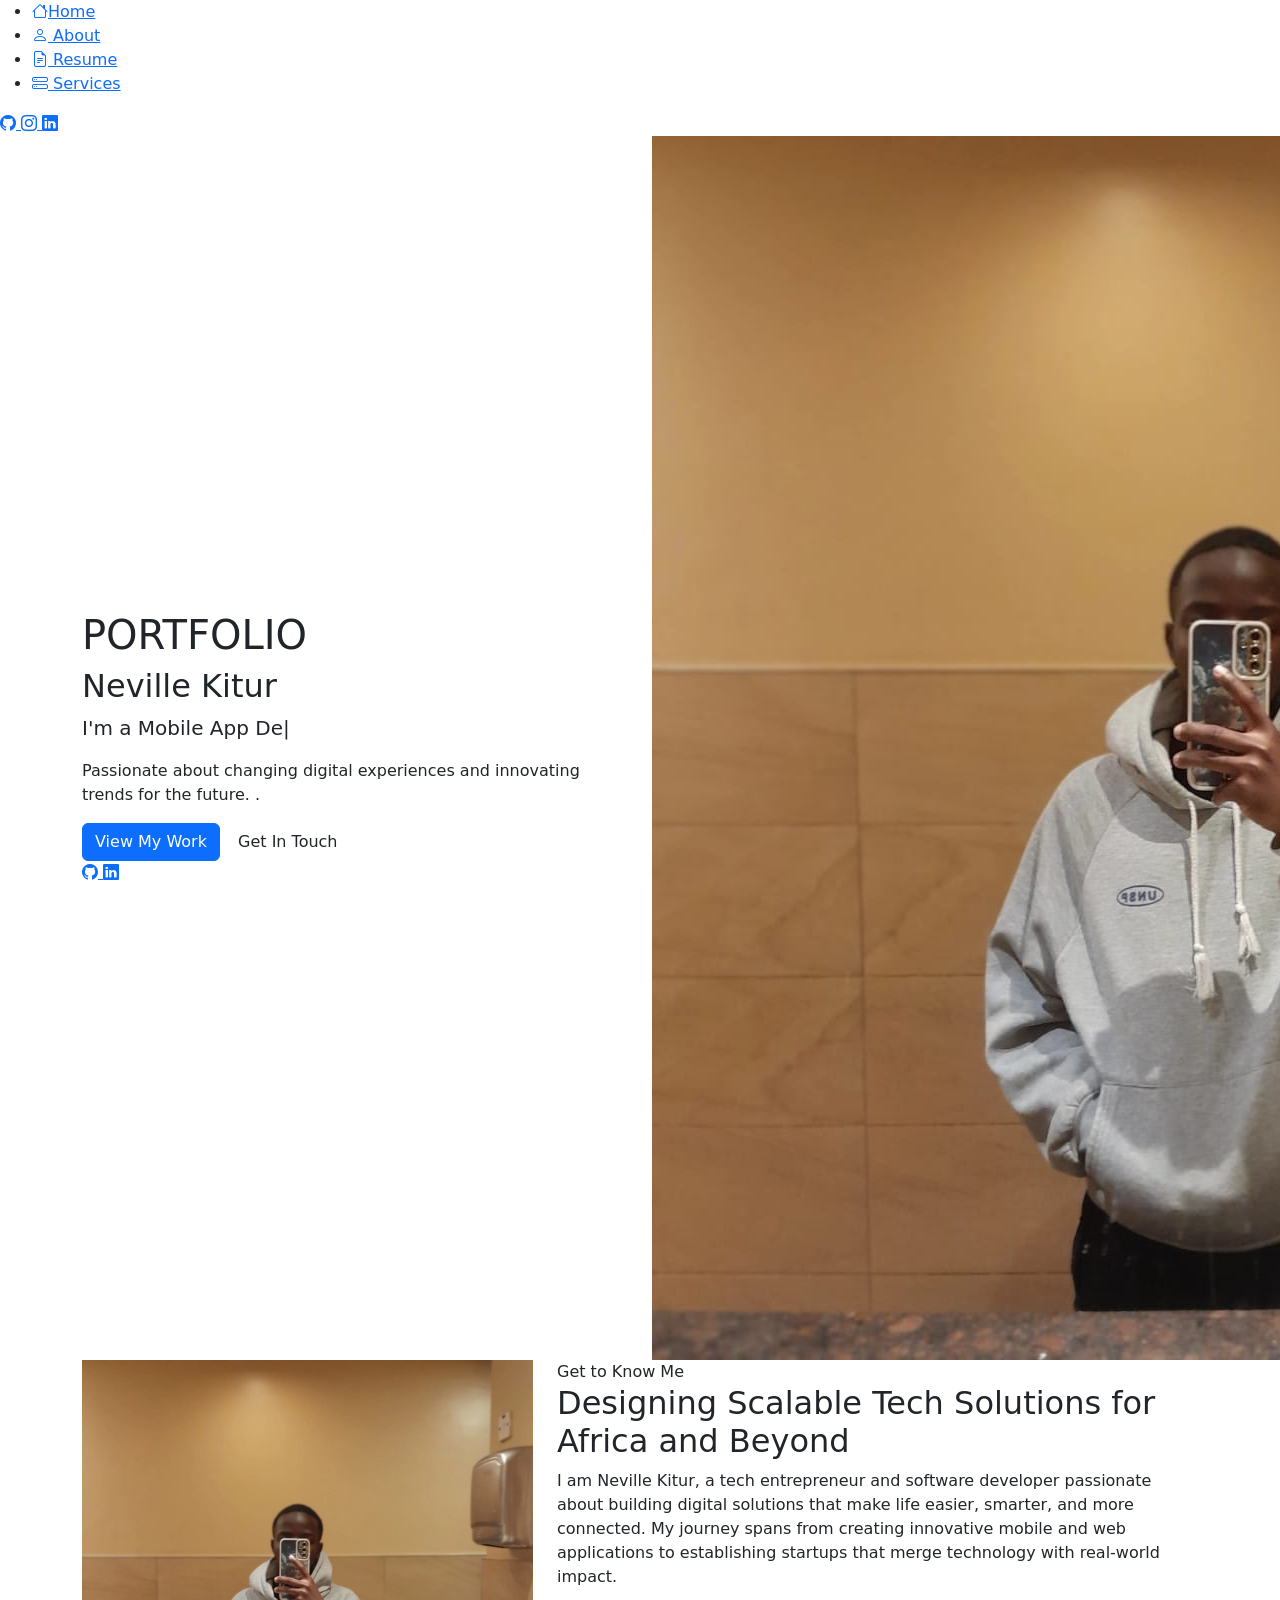
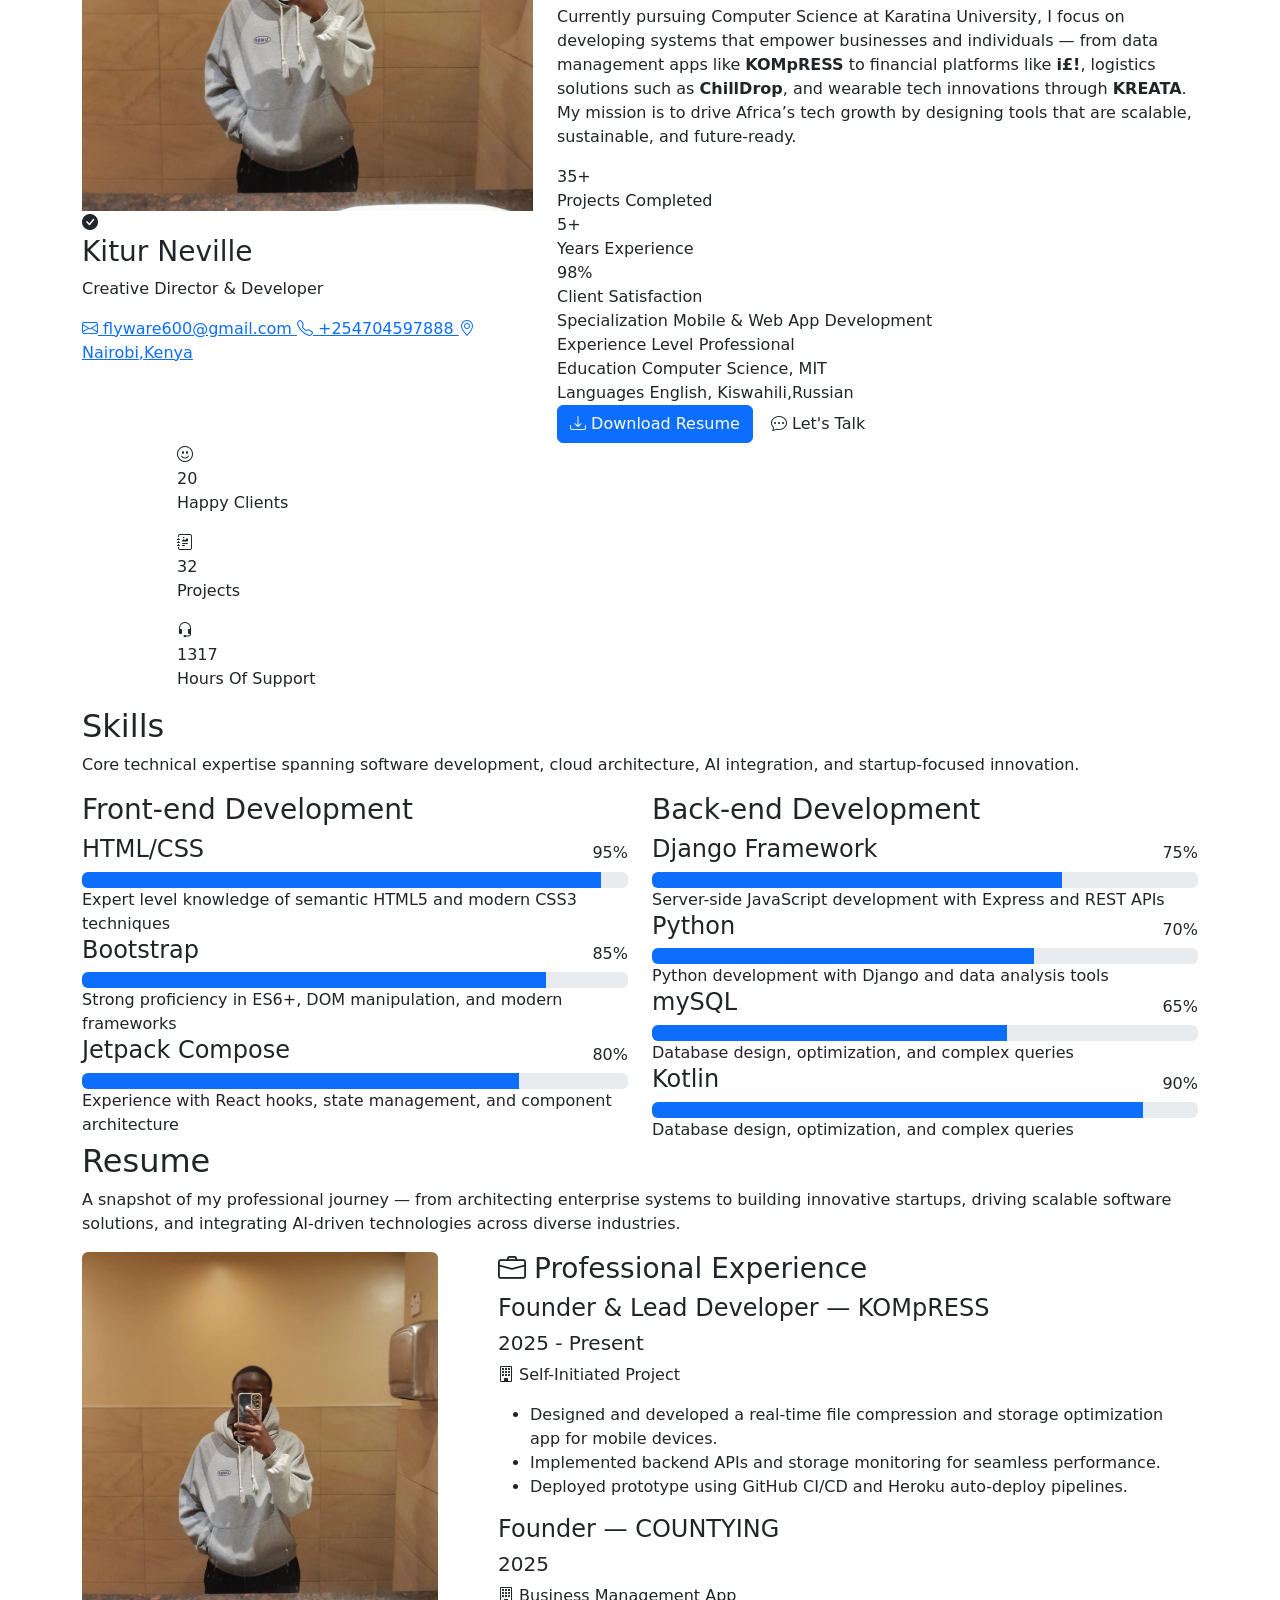
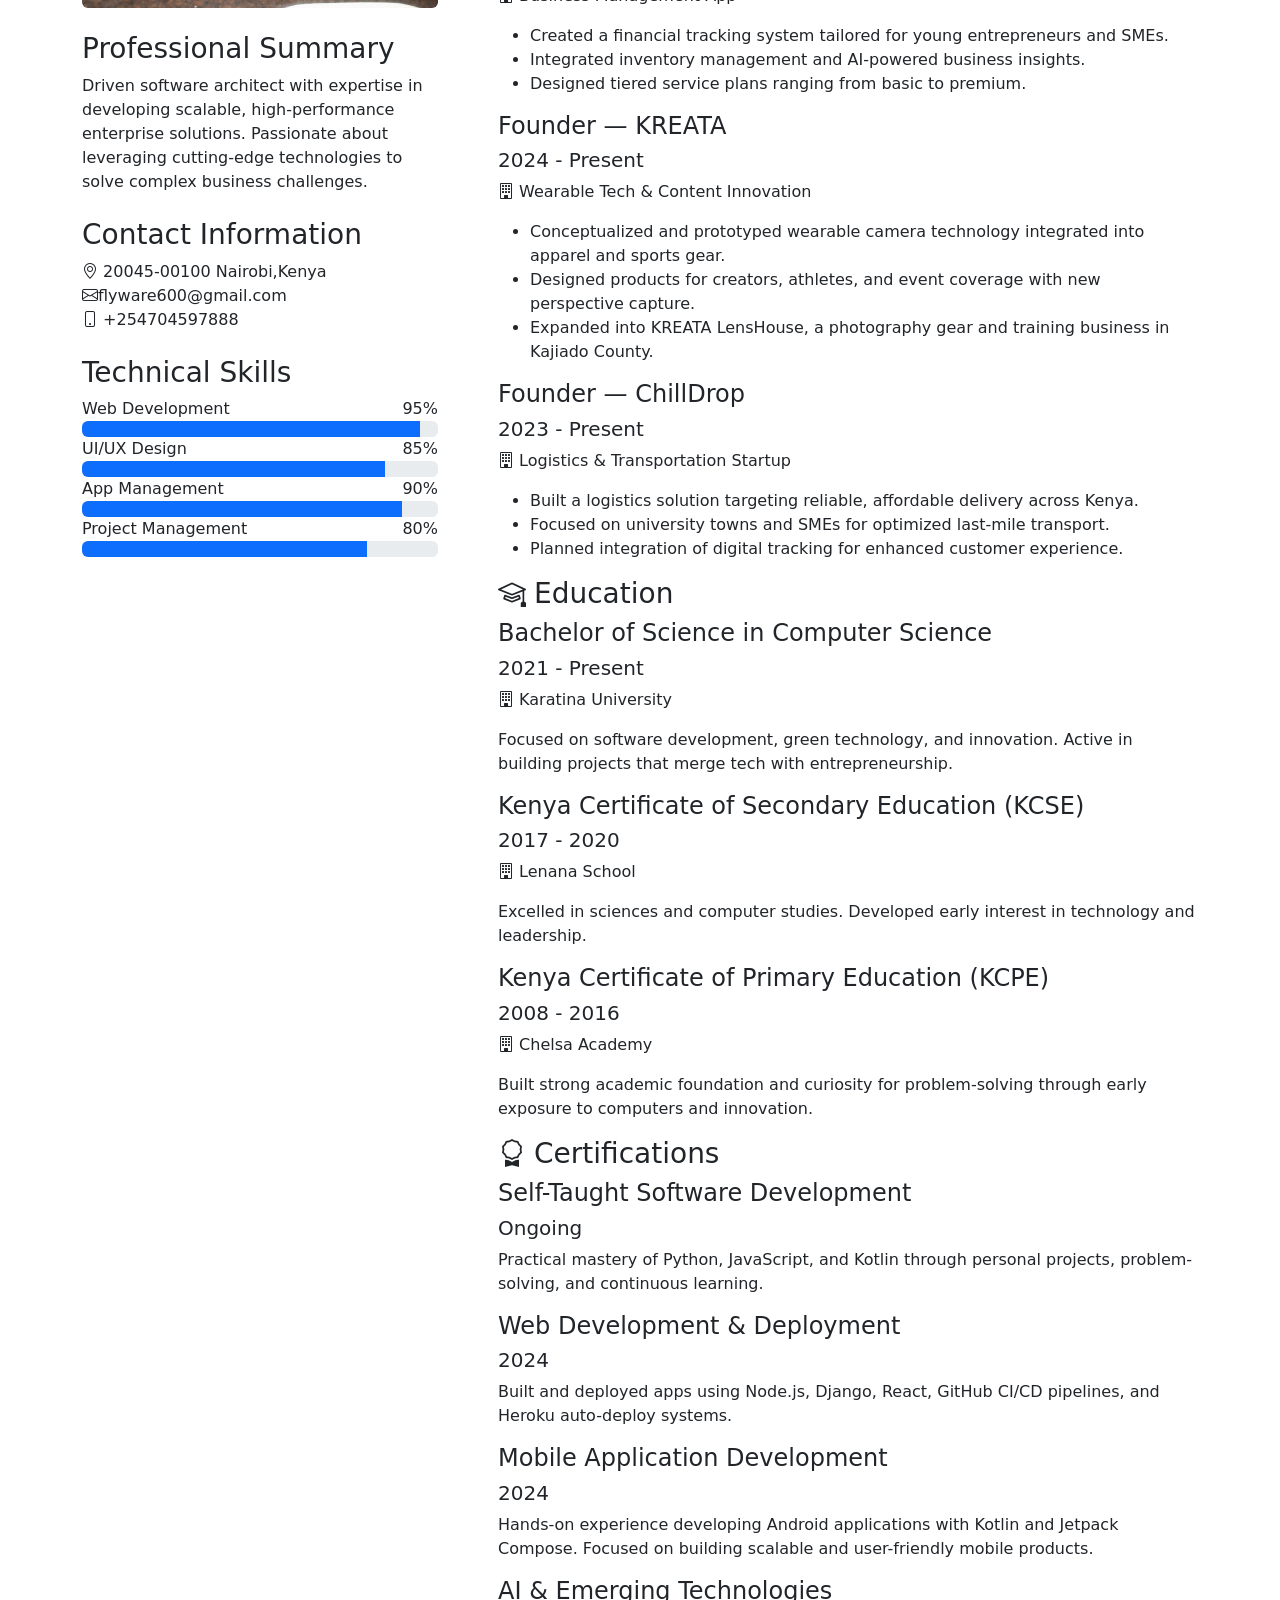
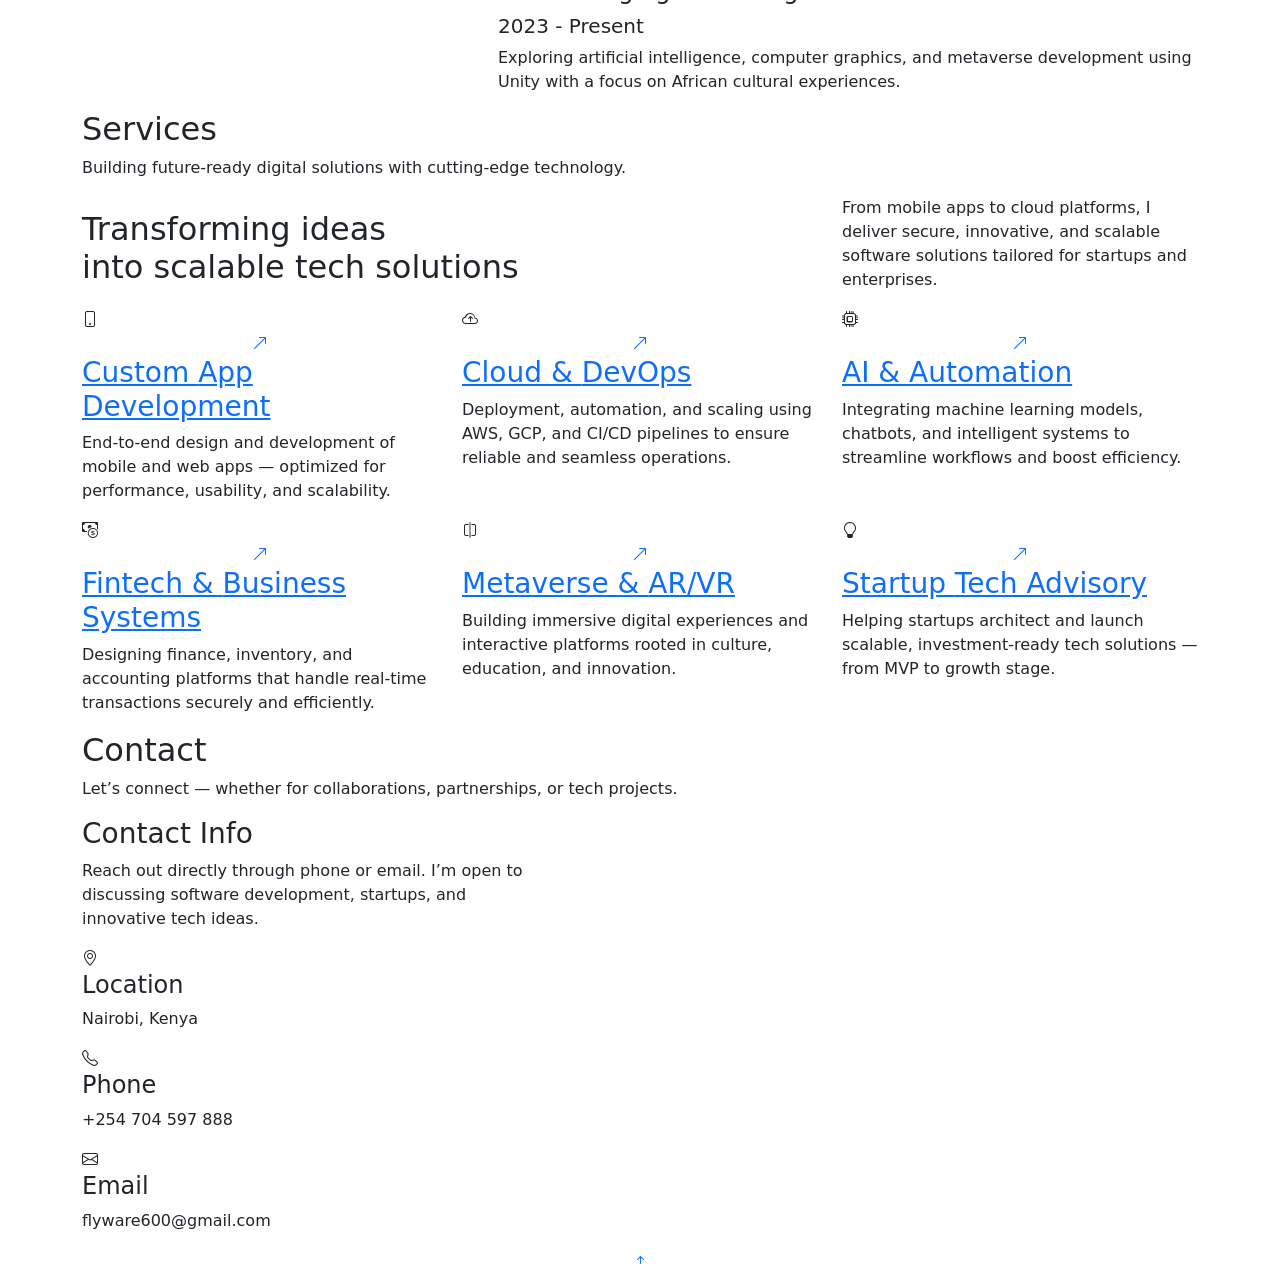
==== commit 5313151f: "all in" ====
--- a/index.html
+++ b/index.html
@@ -1,9 +1,11 @@
-<!DOCTYPE html>
+<!doctype html>
 <html lang="en">
-
 <head>
-  <meta charset="utf-8">
-  <meta content="width=device-width, initial-scale=1.0" name="viewport">
+  <meta charset="UTF-8">
+  <meta name="viewport"
+        content="width=device-width, user-scalable=no, initial-scale=1.0, maximum-scale=1.0, minimum-scale=1.0">
+  <meta http-equiv="X-UA-Compatible" content="ie=edge">
+
   <title>KITUR</title>
   <meta name="description" content="">
   <meta name="keywords" content="">
@@ -72,12 +74,17 @@
       </nav>
 
       <div class="social-links text-center">
-        <a href="#" class="twitter"><i class="bi bi-twitter-x"></i></a>
-        <a href="#" class="github"><i class="bi bi-github"></i></a>
-        <a href="#" class="instagram"><i class="bi bi-instagram"></i></a>
-        <a href="#" class="google-plus"><i class="bi bi-skype"></i></a>
-        <a href="#" class="linkedin"><i class="bi bi-linkedin"></i></a>
-      </div>
+  <a href="https://github.com/KITURRULES" class="github" target="_blank">
+    <i class="bi bi-github"></i>
+  </a>
+  <a href="https://www.instagram.com/_.kitur_?igsh=MWpzeGd0MWFpa2EyZA==" class="instagram" target="_blank">
+    <i class="bi bi-instagram"></i>
+  </a>
+  <a href="https://www.linkedin.com/in/neville-kitur-992332345?utm_source=share&utm_campaign=share_via&utm_content=profile&utm_medium=android_app" class="linkedin" target="_blank">
+    <i class="bi bi-linkedin"></i>
+  </a>
+</div>
+
 
     </div>
 
@@ -110,12 +117,15 @@
                   <a href="#contact" class="btn btn-outline">Get In Touch</a>
                 </div>
 
-                <div class="social-links">
-                  <a href="#"><i class="bi bi-dribbble"></i></a>
-                  <a href="#"><i class="bi bi-behance"></i></a>
-                  <a href="#"><i class="bi bi-github"></i></a>
-                  <a href="#"><i class="bi bi-linkedin"></i></a>
-                </div>
+               <div class="social-links">
+  <a href="https://github.com/KITURRULES" target="_blank">
+    <i class="bi bi-github"></i>
+  </a>
+  <a href="https://www.linkedin.com/in/neville-kitur-992332345?utm_source=share&utm_campaign=share_via&utm_content=profile&utm_medium=android_app" target="_blank">
+    <i class="bi bi-linkedin"></i>
+  </a>
+</div>
+
               </div>
             </div>
 
@@ -227,12 +237,14 @@
               <div class="cta-section">
                 <a href="#" class="btn btn-primary">
                   <i class="bi bi-download"></i>
-                  Download Resume
-                </a>
-                <a href="#" class="btn btn-outline">
-                  <i class="bi bi-chat-dots"></i>
-                  Let's Talk
-                </a>
+                  Download Resume</a>
+               <a href="https://wa.me/254704597888?text=Hi%20Neville!%20I%20saw%20your%20portfolio%20and%20would%20love%20to%20connect."
+   target="_blank"
+   class="btn btn-outline">
+  <i class="bi bi-chat-dots"></i>
+  Let's Talk
+</a>
+
               </div>
             </div>
           </div>
@@ -392,7 +404,7 @@
                   <div class="skill-item">
                   <div class="d-flex justify-content-between align-items-center">
                     <h4>Kotlin</h4>
-                    <span class="skill-percentage">65%</span>
+                    <span class="skill-percentage">90%</span>
                   </div>
                   <div class="progress">
                     <div class="progress-bar" role="progressbar" aria-valuenow="90" aria-valuemin="0" aria-valuemax="100"></div>
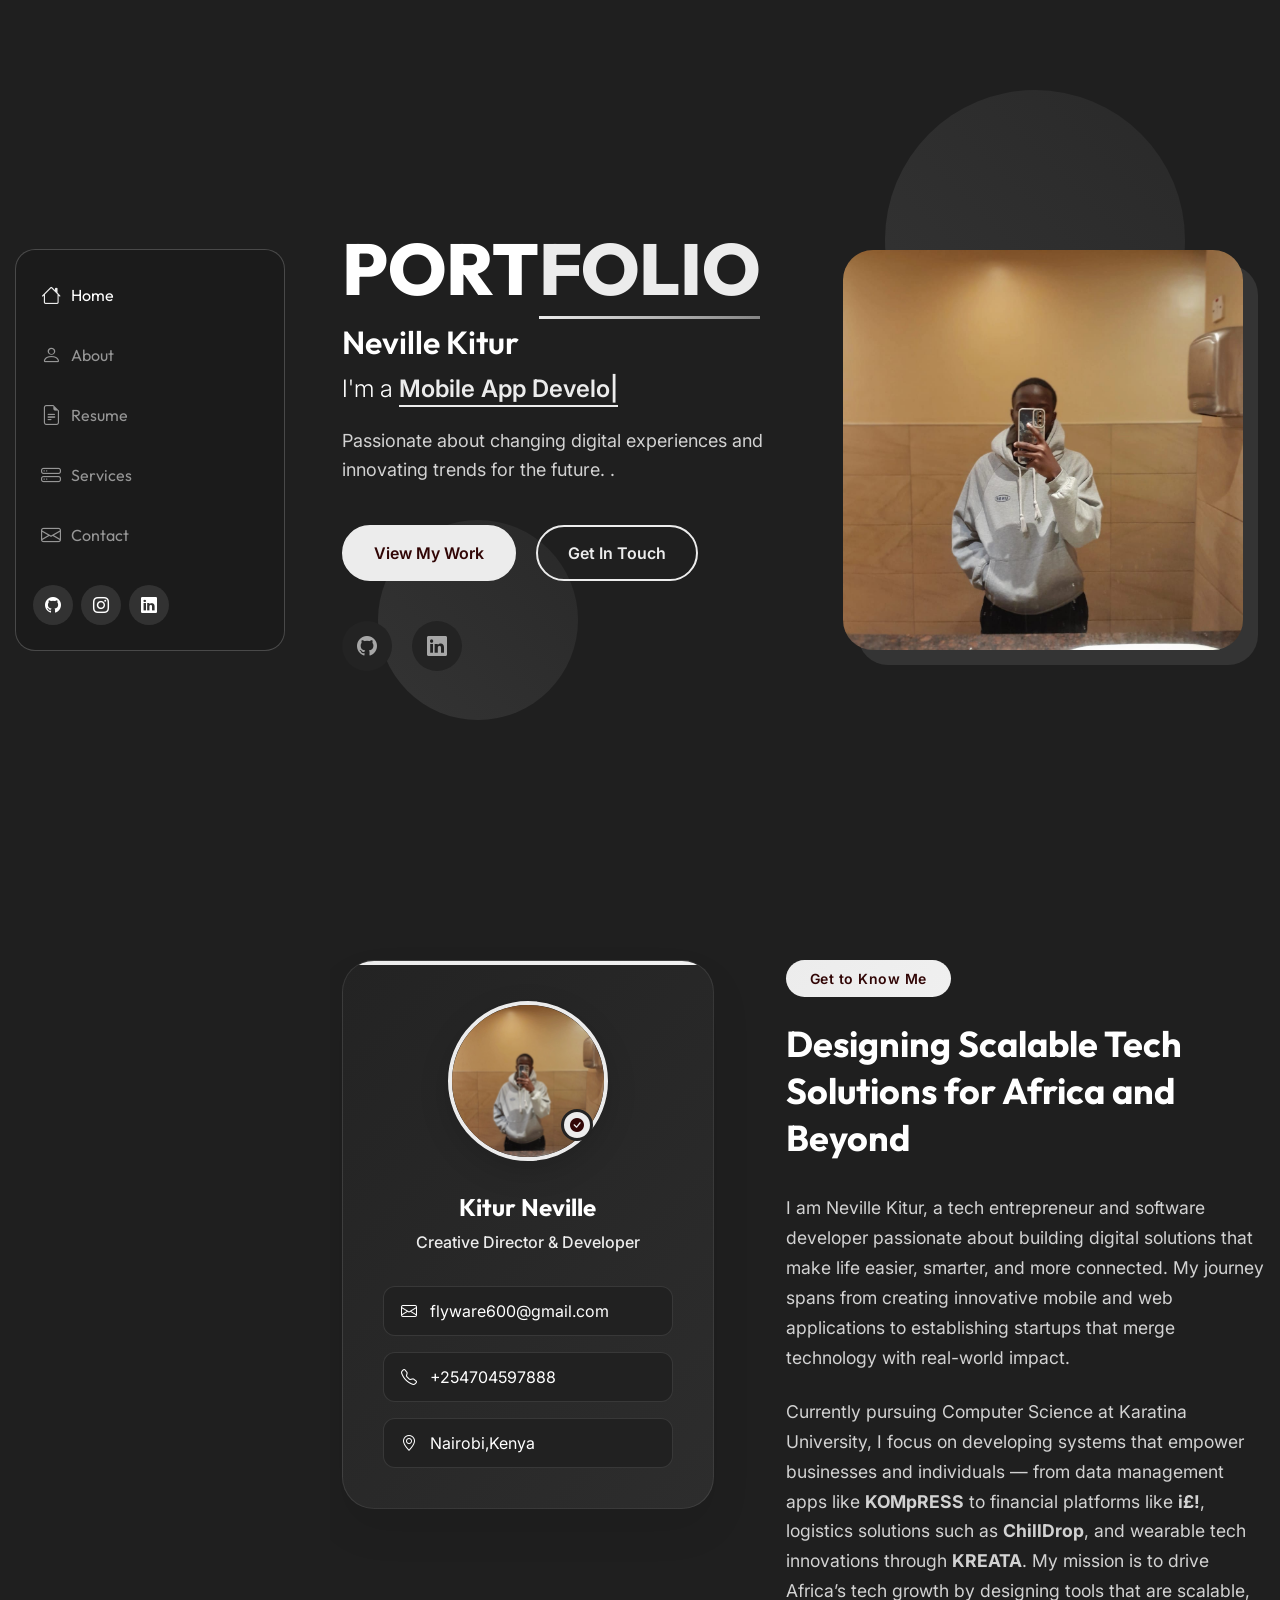
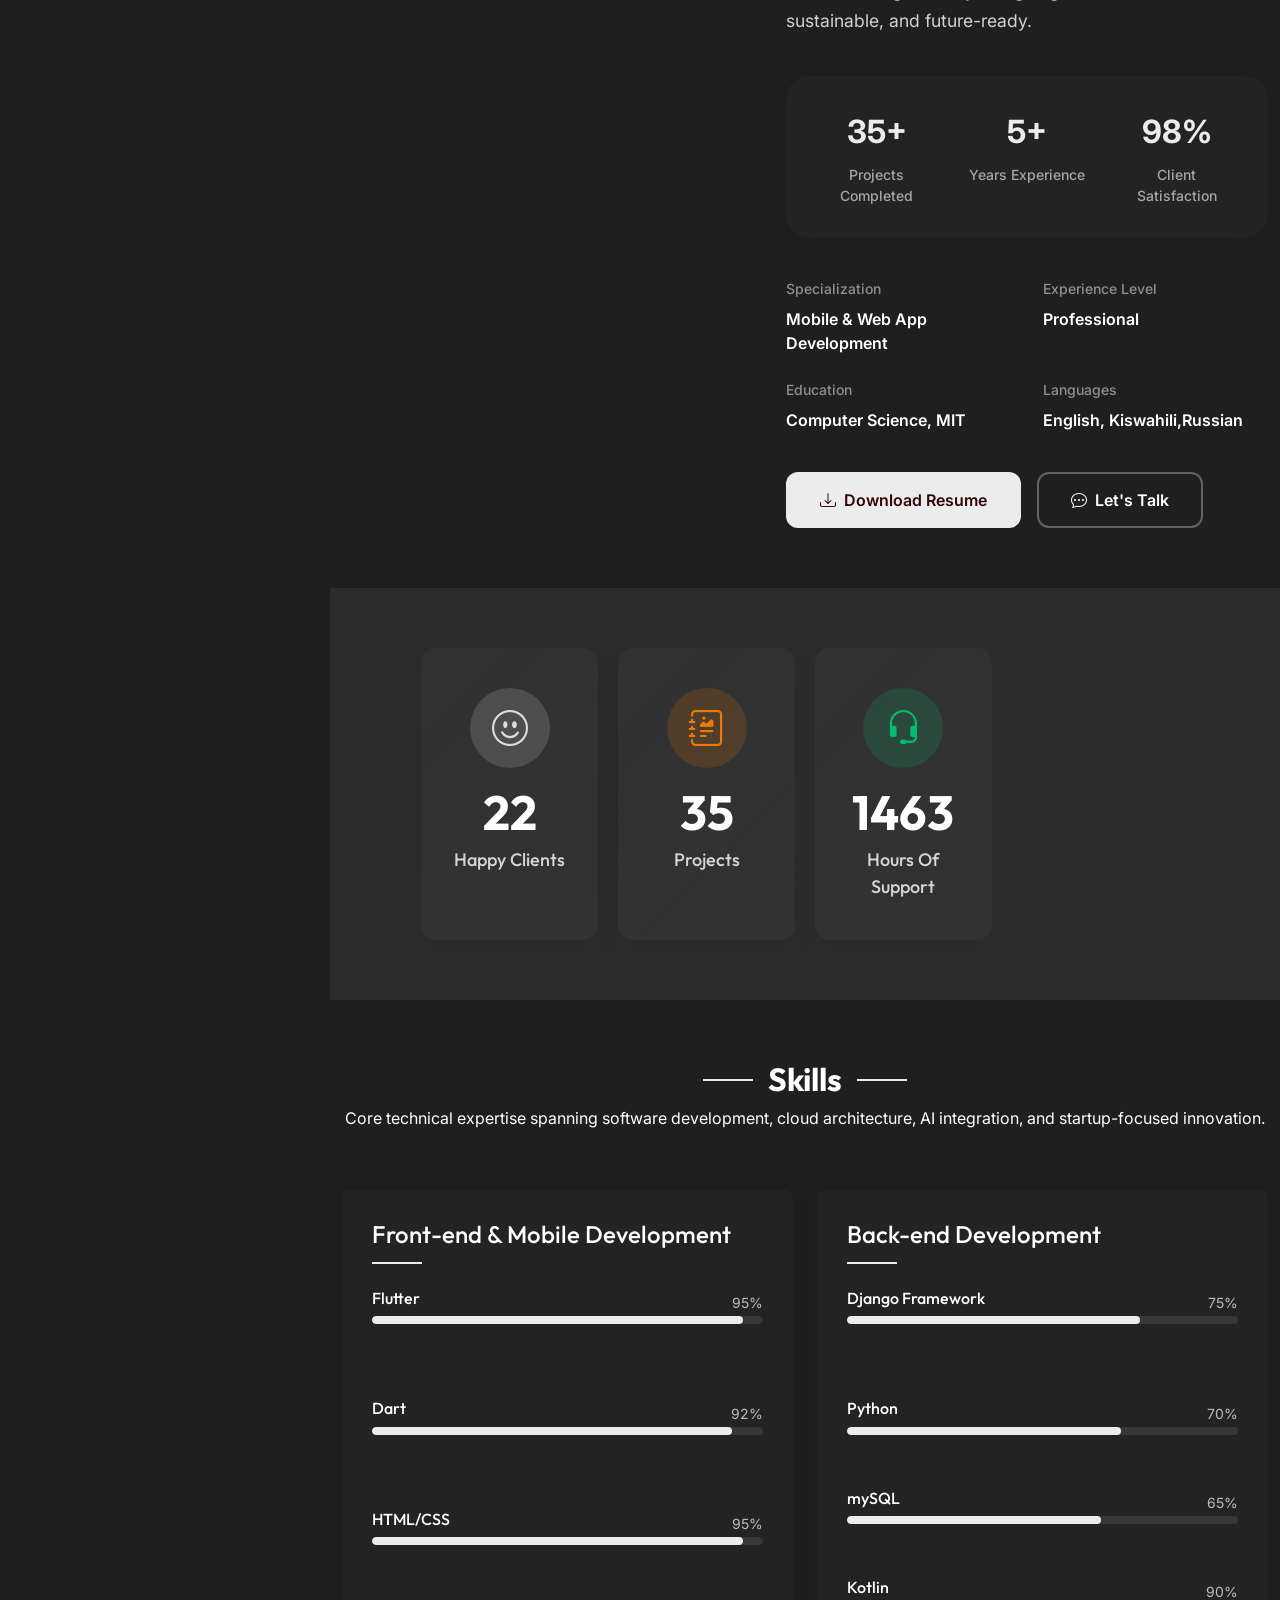
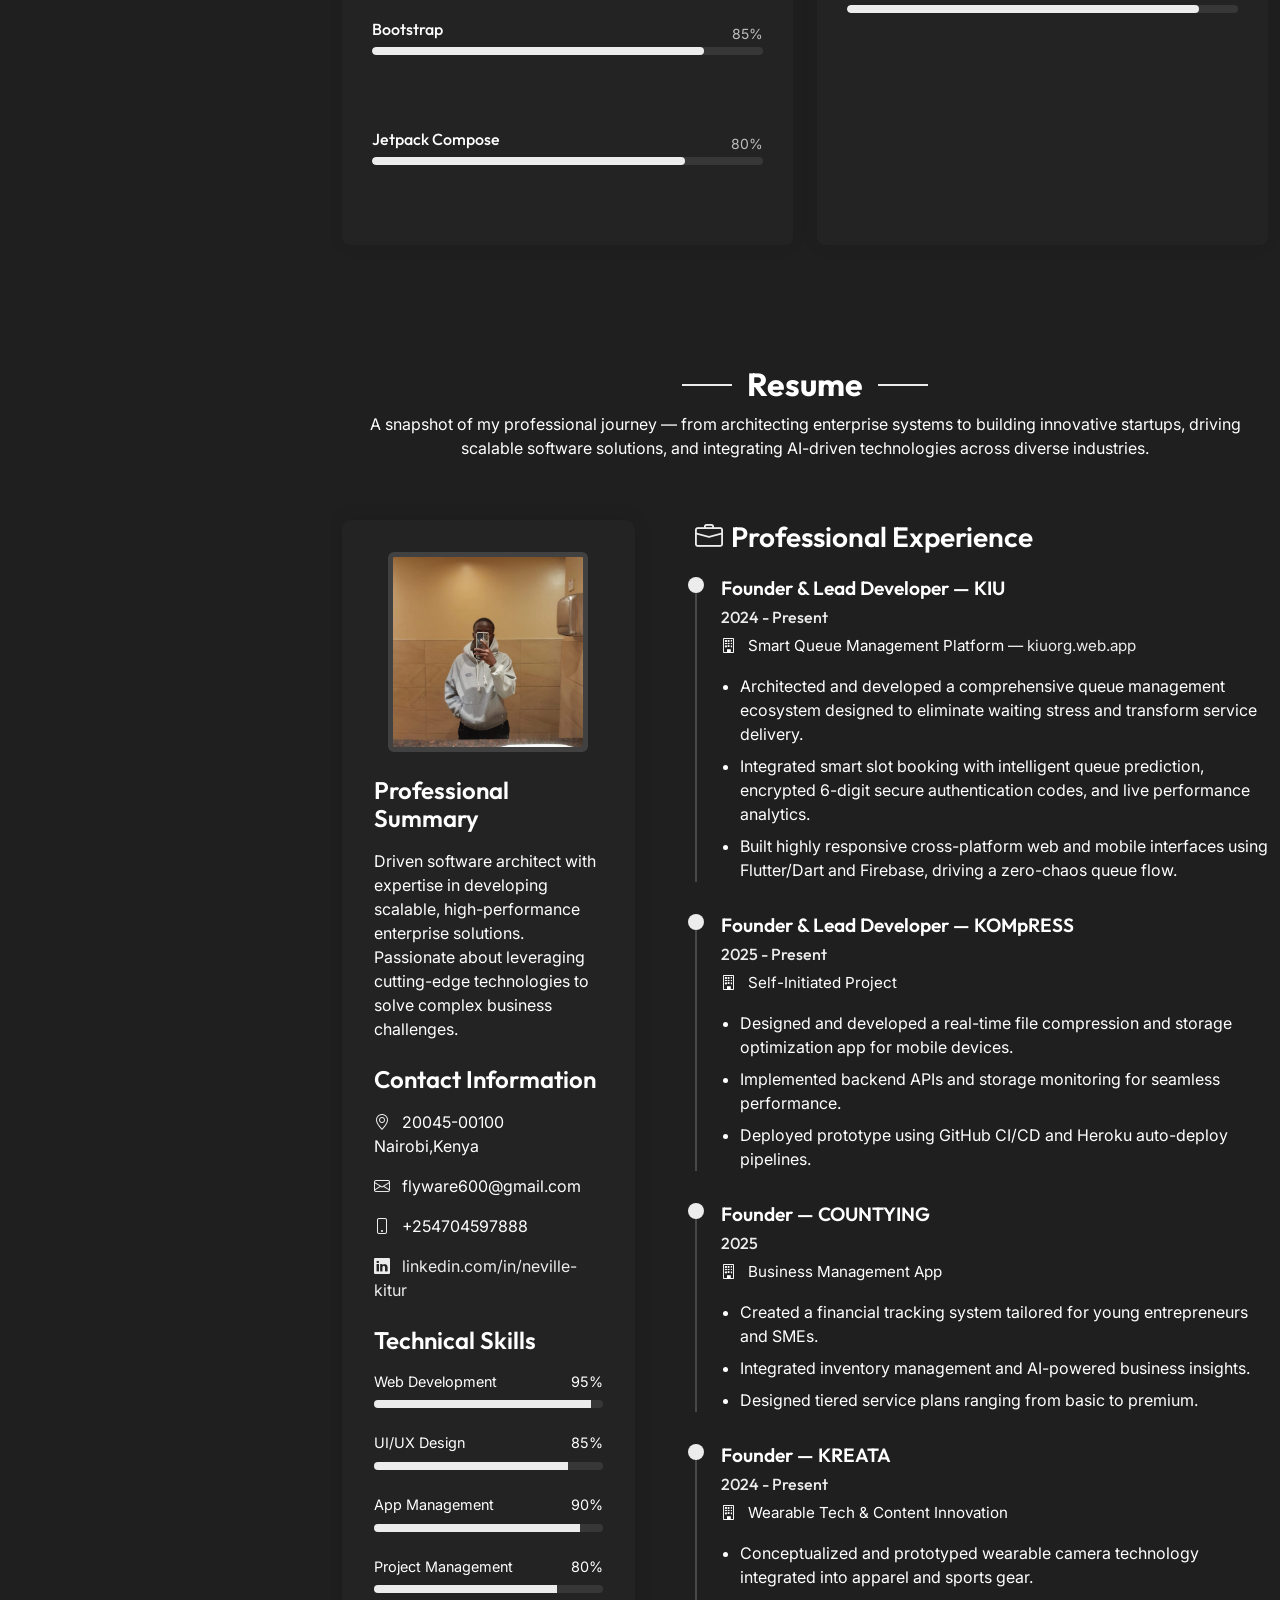
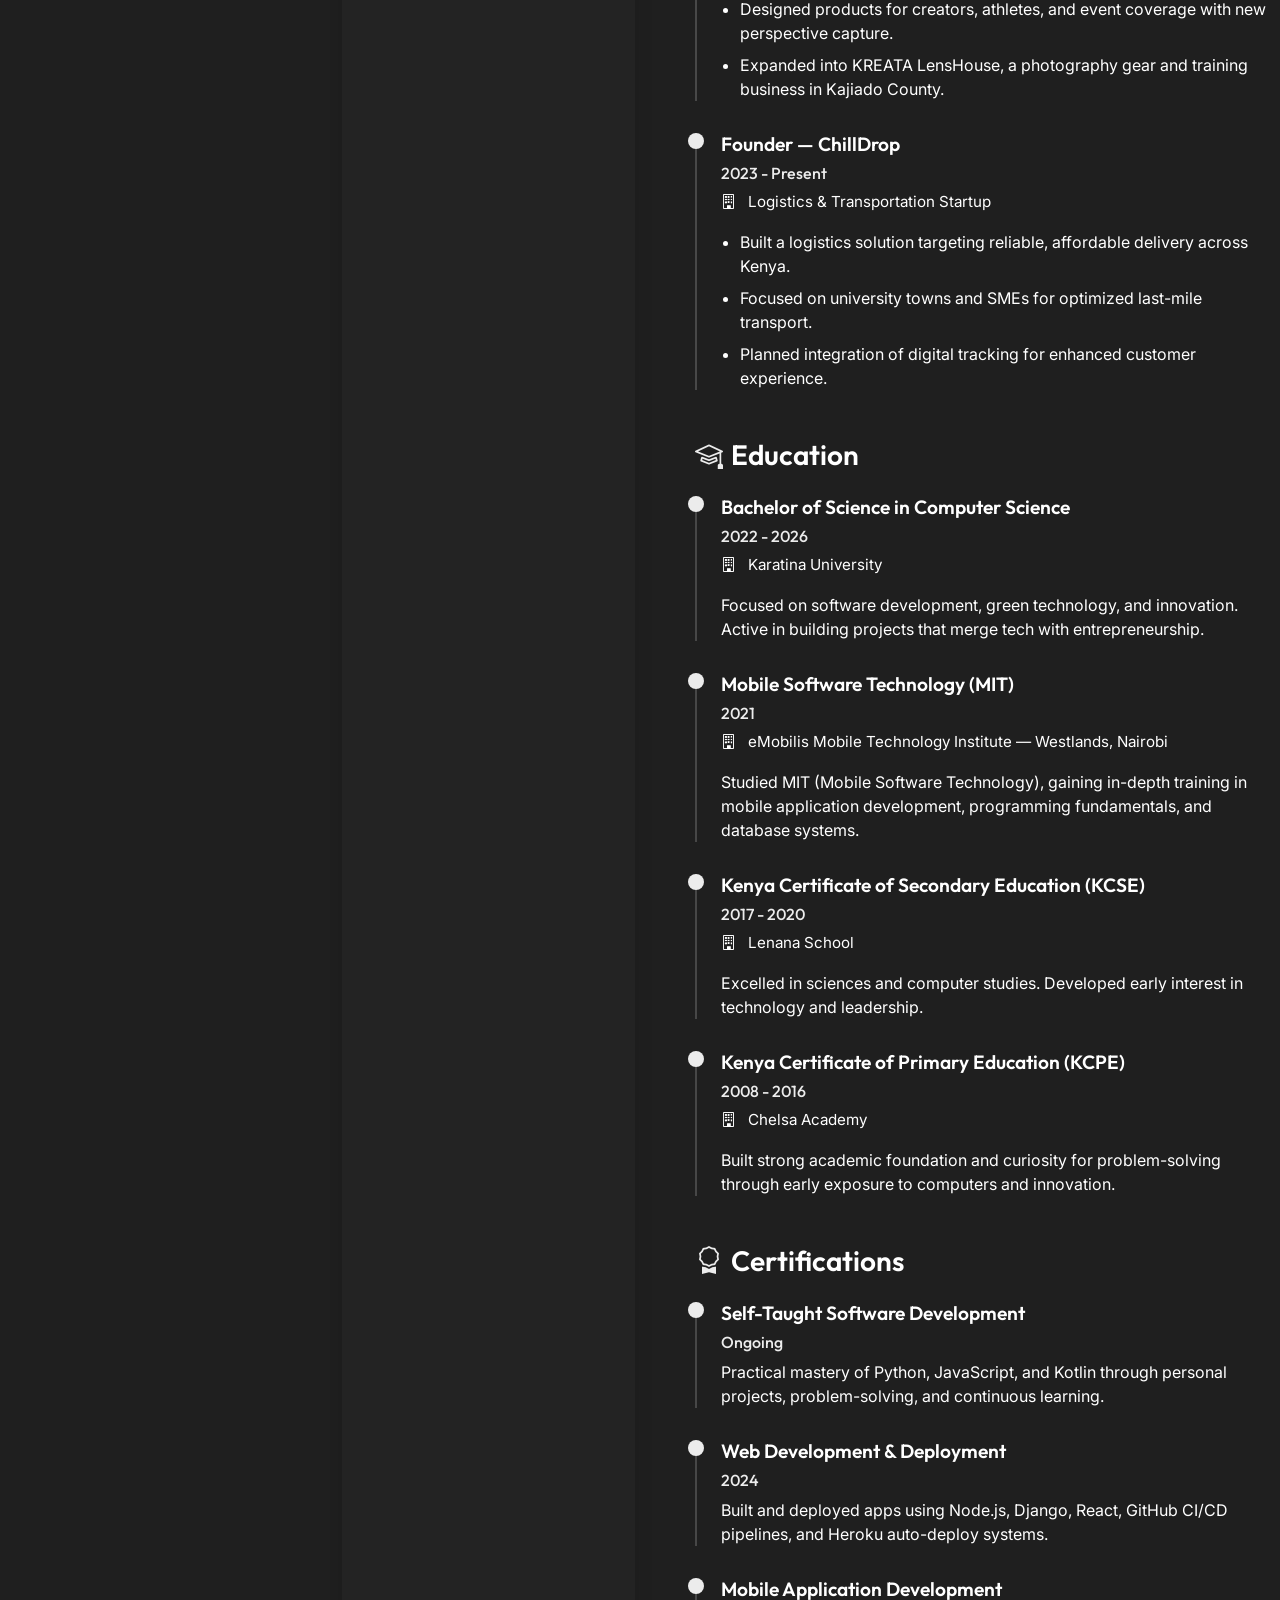
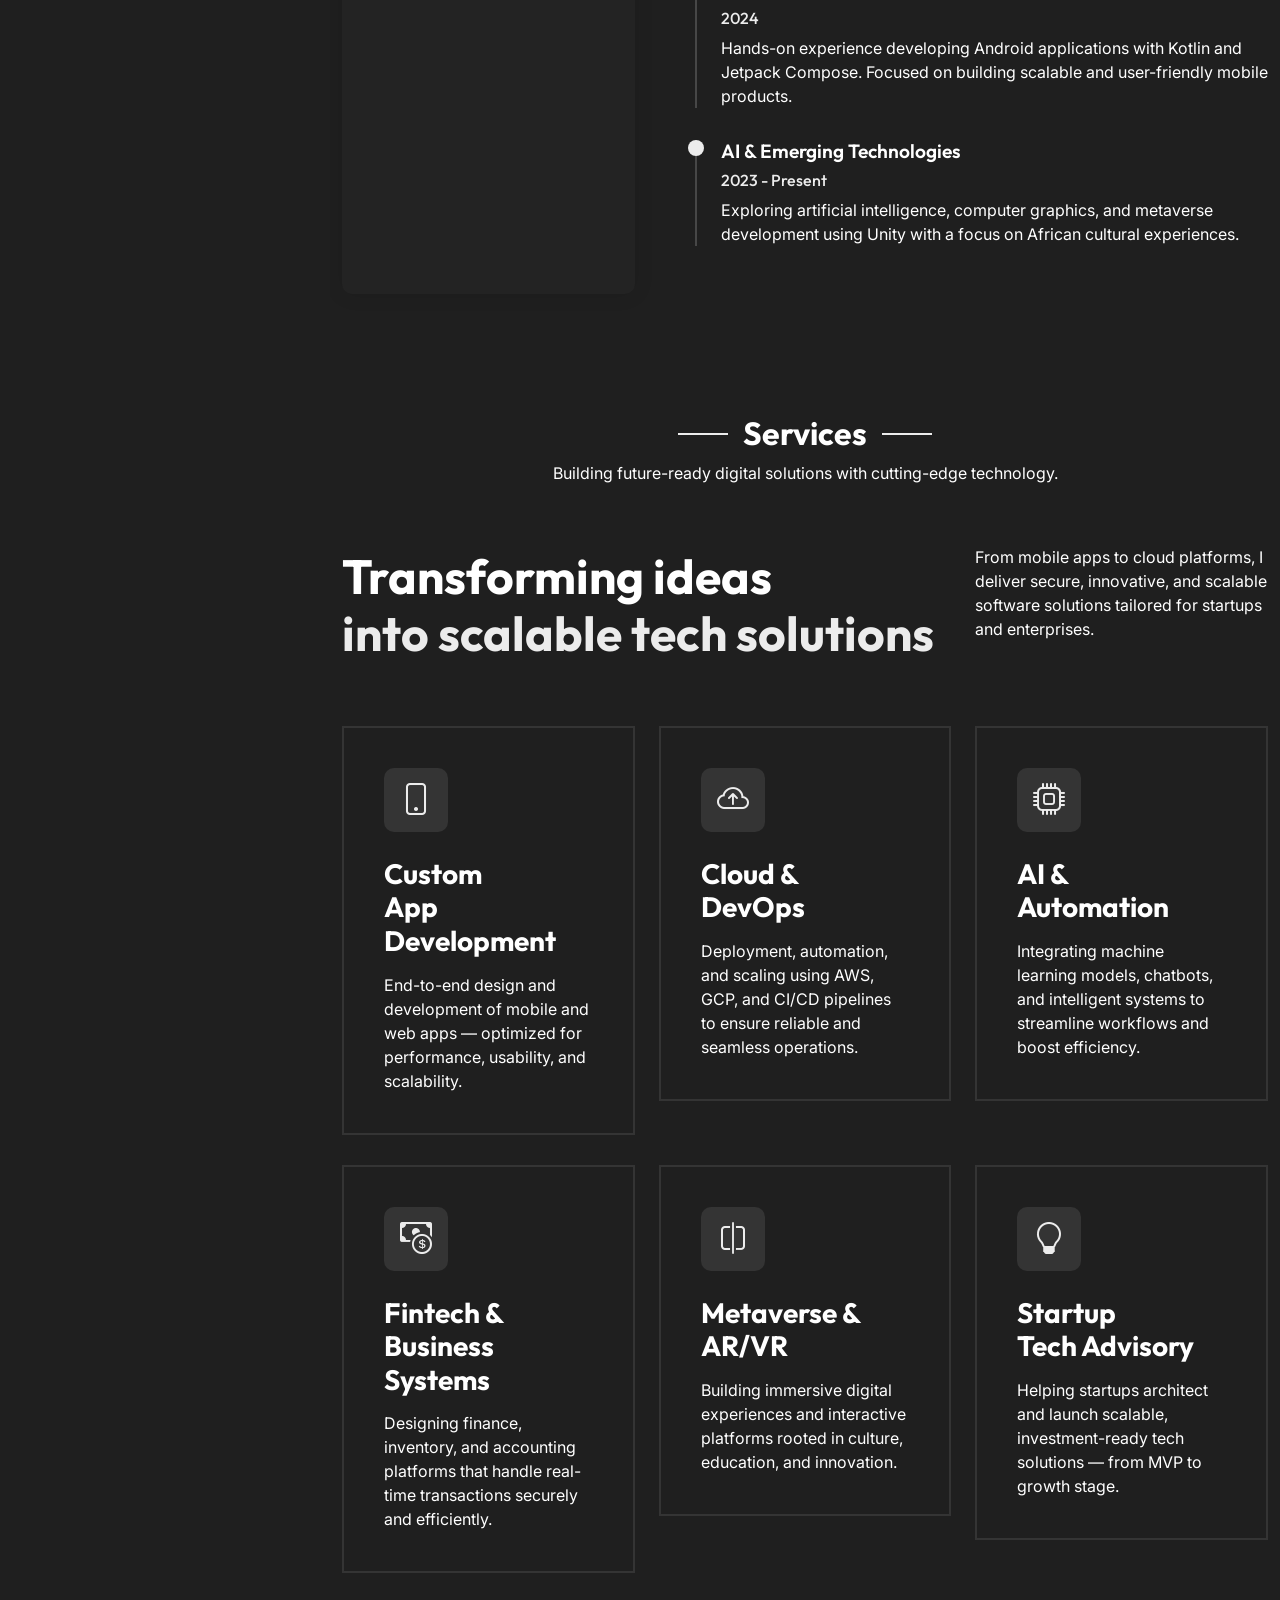
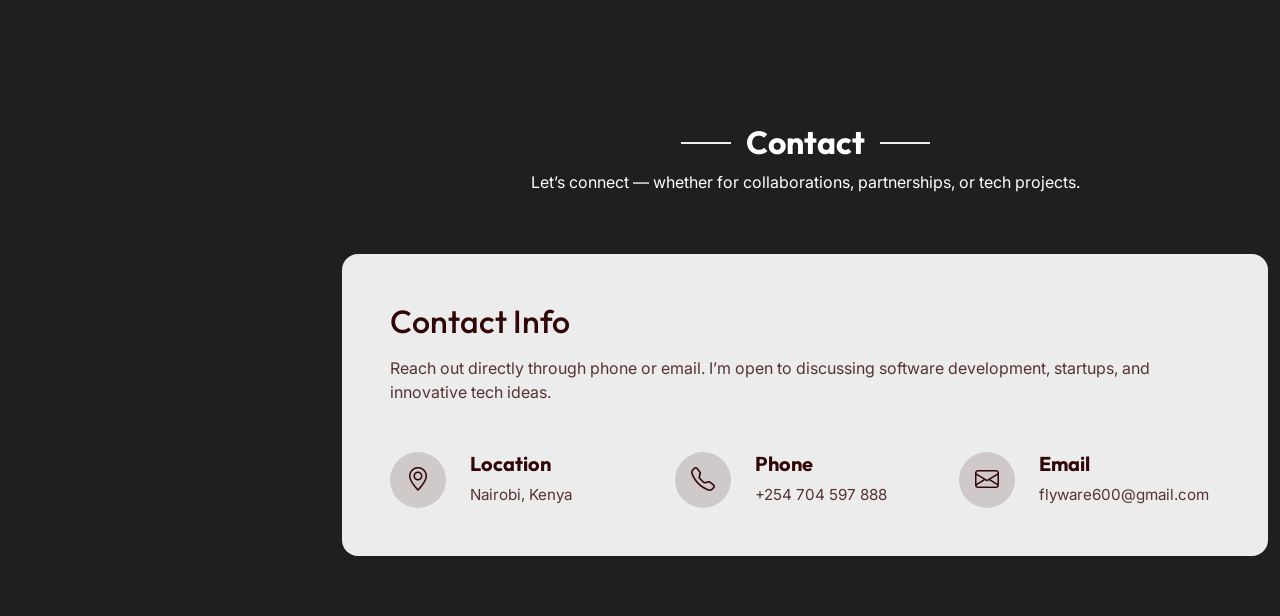
==== commit 0c699325: "sawa" ====
--- a/index.html
+++ b/index.html
@@ -18,7 +18,7 @@
   <!-- Fonts -->
   <link href="https://fonts.googleapis.com" rel="preconnect">
   <link href="https://fonts.gstatic.com" rel="preconnect" crossorigin>
-  <link href="https://fonts.googleapis.com/css2?family=Roboto:ital,wght@0,100;0,300;0,400;0,500;0,700;0,900;1,100;1,300;1,400;1,500;1,700;1,900&family=Ubuntu:ital,wght@0,300;0,400;0,500;0,700;1,300;1,400;1,500;1,700&family=Nunito:ital,wght@0,200;0,300;0,400;0,500;0,600;0,700;0,800;0,900;1,200;1,300;1,400;1,500;1,600;1,700;1,800;1,900&display=swap" rel="stylesheet">
+  <link href="https://fonts.googleapis.com/css2?family=Inter:wght@300;400;500;600;700&family=Outfit:wght@300;400;500;600;700;800;900&display=swap" rel="stylesheet">
 
   <!-- Vendor CSS Files -->
   <link href="static/assets/vendor/bootstrap/css/bootstrap.min.css" rel="stylesheet">
@@ -50,26 +50,8 @@
           <li><a href="#hero" class="active"><i class="bi bi-house navicon"></i>Home</a></li>
           <li><a href="#about"><i class="bi bi-person navicon"></i> About</a></li>
           <li><a href="#resume"><i class="bi bi-file-earmark-text navicon"></i> Resume</a></li>
-<!--          <li><a href="#portfolio"><i class="bi bi-images navicon"></i> Portfolio</a></li>-->
           <li><a href="#services"><i class="bi bi-hdd-stack navicon"></i> Services</a></li>
-<!--          <li class="dropdown"><a href="#"><i class="bi bi-menu-button navicon"></i> <span>Dropdown</span> <i class="bi bi-chevron-down toggle-dropdown"></i></a>-->
-<!--            <ul>-->
-<!--              <li><a href="#">Dropdown 1</a></li>-->
-<!--              <li class="dropdown"><a href="#"><span>Deep Dropdown</span> <i class="bi bi-chevron-down toggle-dropdown"></i></a>-->
-<!--                <ul>-->
-<!--                  <li><a href="#">Deep Dropdown 1</a></li>-->
-<!--                  <li><a href="#">Deep Dropdown 2</a></li>-->
-<!--                  <li><a href="#">Deep Dropdown 3</a></li>-->
-<!--                  <li><a href="#">Deep Dropdown 4</a></li>-->
-<!--                  <li><a href="#">Deep Dropdown 5</a></li>-->
-<!--                </ul>-->
-<!--              </li>-->
-<!--              <li><a href="#">Dropdown 2</a></li>-->
-<!--              <li><a href="#">Dropdown 3</a></li>-->
-<!--              <li><a href="#">Dropdown 4</a></li>-->
-<!--            </ul>-->
-<!--          </li>-->
-<!--          <li><a href="#contact"><i class="bi bi-envelope navicon"></i> Contact</a></li>-->
+          <li><a href="#contact"><i class="bi bi-envelope navicon"></i> Contact</a></li>
         </ul>
       </nav>
 
@@ -113,7 +95,7 @@
                 <p class="description">Passionate about changing digital experiences and innovating trends for the future. .</p>
 
                 <div class="hero-actions">
-                  <a href="#portfolio" class="btn btn-primary">View My Work</a>
+                  <a href="#resume" class="btn btn-primary">View My Work</a>
                   <a href="#contact" class="btn btn-outline">Get In Touch</a>
                 </div>
 
@@ -133,7 +115,7 @@
               <div class="hero-visual">
                 <div class="profile-container">
                   <div class="profile-background"></div>
-                  <img src="static/assets/img/profile/img.png" alt="Alexander Chen" class="profile-image">
+                  <img src="static/assets/img/profile/img.png" alt="Neville Kitur" class="profile-image">
                 </div>
               </div>
             </div>
@@ -285,14 +267,6 @@
                 <span data-purecounter-start="0" data-purecounter-end="1463" data-purecounter-duration="1" class="purecounter"></span>
                 <p>Hours Of Support</p>
               </div><!-- End Stats Item -->
-
-<!--              <div class="stats-item" data-aos="zoom-in" data-aos-delay="300">-->
-<!--                <div class="icon-wrapper">-->
-<!--                  <i class="bi bi-people"></i>-->
-<!--                </div>-->
-<!--                <span data-purecounter-start="0" data-purecounter-end="15" data-purecounter-duration="1" class="purecounter"></span>-->
-<!--                <p>Hard Workers</p>-->
-<!--              </div>&lt;!&ndash; End Stats Item &ndash;&gt;-->
             </div>
           </div>
         </div>
@@ -315,8 +289,30 @@
         <div class="row">
           <div class="col-lg-6">
             <div class="skills-category" data-aos="fade-up" data-aos-delay="200">
-              <h3>Front-end Development</h3>
+              <h3>Front-end &amp; Mobile Development</h3>
               <div class="skills-animation">
+                <div class="skill-item">
+                  <div class="d-flex justify-content-between align-items-center">
+                    <h4>Flutter</h4>
+                    <span class="skill-percentage">95%</span>
+                  </div>
+                  <div class="progress">
+                    <div class="progress-bar" role="progressbar" aria-valuenow="95" aria-valuemin="0" aria-valuemax="100"></div>
+                  </div>
+                  <div class="skill-tooltip">Highly proficient in building fast, cross-platform Android, iOS, and Web applications</div>
+                </div>
+
+                <div class="skill-item">
+                  <div class="d-flex justify-content-between align-items-center">
+                    <h4>Dart</h4>
+                    <span class="skill-percentage">92%</span>
+                  </div>
+                  <div class="progress">
+                    <div class="progress-bar" role="progressbar" aria-valuenow="92" aria-valuemin="0" aria-valuemax="100"></div>
+                  </div>
+                  <div class="skill-tooltip">Strong foundations in object-oriented, functional, and asynchronous programming in Dart</div>
+                </div>
+
                 <div class="skill-item">
                   <div class="d-flex justify-content-between align-items-center">
                     <h4>HTML/CSS</h4>
@@ -336,10 +332,6 @@
                   <div class="progress">
                     <div class="progress-bar" role="progressbar" aria-valuenow="85" aria-valuemin="0" aria-valuemax="100"></div>
                   </div>
-
-                  <!--                  edit here-->
-
-
                   <div class="skill-tooltip">Strong proficiency in ES6+, DOM manipulation, and modern frameworks</div>
                 </div>
 
@@ -351,12 +343,7 @@
                   <div class="progress">
                     <div class="progress-bar" role="progressbar" aria-valuenow="80" aria-valuemin="0" aria-valuemax="100"></div>
                   </div>
-
-<!--                  edit here-->
-
-
-
-                  <div class="skill-tooltip">Experience with React hooks, state management, and component architecture</div>
+                  <div class="skill-tooltip">Experience with modern native Android UI development using declarative frameworks</div>
                 </div>
               </div>
             </div><!-- End Frontend Skills -->
@@ -412,15 +399,7 @@
                   <div class="skill-tooltip">Database design, optimization, and complex queries</div>
                 </div>
               </div>
-
-
-            </div>
-
-
-
-
-
-            <!-- End Backend Skills -->
+            </div><!-- End Backend Skills -->
           </div>
         </div>
 
@@ -455,9 +434,9 @@
               <h3 class="mt-4">Contact Information</h3>
               <ul class="contact-info list-unstyled">
                 <li><i class="bi bi-geo-alt"></i> 20045-00100 Nairobi,Kenya</li>
-                <li><i class="bi bi-envelope"></i>flyware600@gmail.com</li>
+                <li><i class="bi bi-envelope"></i> flyware600@gmail.com</li>
                 <li><i class="bi bi-phone"></i> +254704597888</li>
-<!--                <li><i class="bi bi-linkedin"></i> linkedin.com/in/example</li>-->
+                <li><i class="bi bi-linkedin"></i> <a href="https://www.linkedin.com/in/neville-kitur-992332345?utm_source=share&utm_campaign=share_via&utm_content=profile&utm_medium=android_app" target="_blank">linkedin.com/in/neville-kitur</a></li>
               </ul>
 
               <div class="skills-animation mt-4">
@@ -511,6 +490,17 @@
 <!-- Experience Section -->
 <div class="resume-section" data-aos="fade-up">
   <h3><i class="bi bi-briefcase me-2"></i>Professional Experience</h3>
+
+  <div class="resume-item">
+    <h4>Founder &amp; Lead Developer — KIU</h4>
+    <h5>2024 - Present</h5>
+    <p class="company"><i class="bi bi-building"></i> Smart Queue Management Platform — <a href="https://kiuorg.web.app/" target="_blank">kiuorg.web.app</a></p>
+    <ul>
+      <li>Architected and developed a comprehensive queue management ecosystem designed to eliminate waiting stress and transform service delivery.</li>
+      <li>Integrated smart slot booking with intelligent queue prediction, encrypted 6-digit secure authentication codes, and live performance analytics.</li>
+      <li>Built highly responsive cross-platform web and mobile interfaces using Flutter/Dart and Firebase, driving a zero-chaos queue flow.</li>
+    </ul>
+  </div>
 
   <div class="resume-item">
     <h4>Founder & Lead Developer — KOMpRESS</h4>
@@ -563,9 +553,16 @@
 
   <div class="resume-item">
     <h4>Bachelor of Science in Computer Science</h4>
-    <h5>2021 - Present</h5>
+    <h5>2022 - 2026</h5>
     <p class="company"><i class="bi bi-building"></i> Karatina University</p>
     <p>Focused on software development, green technology, and innovation. Active in building projects that merge tech with entrepreneurship.</p>
+  </div>
+
+  <div class="resume-item">
+    <h4>Mobile Software Technology (MIT)</h4>
+    <h5>2021</h5>
+    <p class="company"><i class="bi bi-building"></i> eMobilis Mobile Technology Institute — Westlands, Nairobi</p>
+    <p>Studied MIT (Mobile Software Technology), gaining in-depth training in mobile application development, programming fundamentals, and database systems.</p>
   </div>
 
   <div class="resume-item">
@@ -782,226 +779,66 @@
 
    <!-- /Services Section -->
 
-<!--    &lt;!&ndash; Testimonials Section &ndash;&gt;-->
-<!--    <section id="testimonials" class="testimonials section light-background">-->
-
-<!--      &lt;!&ndash; Section Title &ndash;&gt;-->
-<!--      <div class="container section-title" data-aos="fade-up">-->
-<!--        <h2>Testimonials</h2>-->
-<!--        <p>Necessitatibus eius consequatur ex aliquid fuga eum quidem sint consectetur velit</p>-->
-<!--      </div>&lt;!&ndash; End Section Title &ndash;&gt;-->
-
-<!--      <div class="container">-->
-
-<!--        <div class="testimonial-masonry">-->
-
-<!--          <div class="testimonial-item" data-aos="fade-up">-->
-<!--            <div class="testimonial-content">-->
-<!--              <div class="quote-pattern">-->
-<!--                <i class="bi bi-quote"></i>-->
-<!--              </div>-->
-<!--              <p>Implementing innovative strategies has revolutionized our approach to market challenges and competitive positioning.</p>-->
-<!--              <div class="client-info">-->
-<!--                <div class="client-image">-->
-<!--                  <img src="static/assets/img/person/person-f-7.webp" alt="Client">-->
-<!--                </div>-->
-<!--                <div class="client-details">-->
-<!--                  <h3>Rachel Bennett</h3>-->
-<!--                  <span class="position">Strategy Director</span>-->
-<!--                </div>-->
-<!--              </div>-->
-<!--            </div>-->
-<!--          </div>-->
-
-<!--          <div class="testimonial-item highlight" data-aos="fade-up" data-aos-delay="100">-->
-<!--            <div class="testimonial-content">-->
-<!--              <div class="quote-pattern">-->
-<!--                <i class="bi bi-quote"></i>-->
-<!--              </div>-->
-<!--              <p>Exceptional service delivery and innovative solutions have transformed our business operations, leading to remarkable growth and enhanced customer satisfaction across all touchpoints.</p>-->
-<!--              <div class="client-info">-->
-<!--                <div class="client-image">-->
-<!--                  <img src="static/assets/img/person/person-m-7.webp" alt="Client">-->
-<!--                </div>-->
-<!--                <div class="client-details">-->
-<!--                  <h3>Daniel Morgan</h3>-->
-<!--                  <span class="position">Chief Innovation Officer</span>-->
-<!--                </div>-->
-<!--              </div>-->
-<!--            </div>-->
-<!--          </div>-->
-
-<!--          <div class="testimonial-item" data-aos="fade-up" data-aos-delay="200">-->
-<!--            <div class="testimonial-content">-->
-<!--              <div class="quote-pattern">-->
-<!--                <i class="bi bi-quote"></i>-->
-<!--              </div>-->
-<!--              <p>Strategic partnership has enabled seamless digital transformation and operational excellence.</p>-->
-<!--              <div class="client-info">-->
-<!--                <div class="client-image">-->
-<!--                  <img src="static/assets/img/person/person-f-8.webp" alt="Client">-->
-<!--                </div>-->
-<!--                <div class="client-details">-->
-<!--                  <h3>Emma Thompson</h3>-->
-<!--                  <span class="position">Digital Lead</span>-->
-<!--                </div>-->
-<!--              </div>-->
-<!--            </div>-->
-<!--          </div>-->
-
-<!--          <div class="testimonial-item" data-aos="fade-up" data-aos-delay="300">-->
-<!--            <div class="testimonial-content">-->
-<!--              <div class="quote-pattern">-->
-<!--                <i class="bi bi-quote"></i>-->
-<!--              </div>-->
-<!--              <p>Professional expertise and dedication have significantly improved our project delivery timelines and quality metrics.</p>-->
-<!--              <div class="client-info">-->
-<!--                <div class="client-image">-->
-<!--                  <img src="static/assets/img/person/person-m-8.webp" alt="Client">-->
-<!--                </div>-->
-<!--                <div class="client-details">-->
-<!--                  <h3>Christopher Lee</h3>-->
-<!--                  <span class="position">Technical Director</span>-->
-<!--                </div>-->
-<!--              </div>-->
-<!--            </div>-->
-<!--          </div>-->
-
-<!--          <div class="testimonial-item highlight" data-aos="fade-up" data-aos-delay="400">-->
-<!--            <div class="testimonial-content">-->
-<!--              <div class="quote-pattern">-->
-<!--                <i class="bi bi-quote"></i>-->
-<!--              </div>-->
-<!--              <p>Collaborative approach and industry expertise have revolutionized our product development cycle, resulting in faster time-to-market and increased customer engagement levels.</p>-->
-<!--              <div class="client-info">-->
-<!--                <div class="client-image">-->
-<!--                  <img src="static/assets/img/person/person-f-9.webp" alt="Client">-->
-<!--                </div>-->
-<!--                <div class="client-details">-->
-<!--                  <h3>Olivia Carter</h3>-->
-<!--                  <span class="position">Product Manager</span>-->
-<!--                </div>-->
-<!--              </div>-->
-<!--            </div>-->
-<!--          </div>-->
-
-<!--          <div class="testimonial-item" data-aos="fade-up" data-aos-delay="500">-->
-<!--            <div class="testimonial-content">-->
-<!--              <div class="quote-pattern">-->
-<!--                <i class="bi bi-quote"></i>-->
-<!--              </div>-->
-<!--              <p>Innovative approach to user experience design has significantly enhanced our platform's engagement metrics and customer retention rates.</p>-->
-<!--              <div class="client-info">-->
-<!--                <div class="client-image">-->
-<!--                  <img src="static/assets/img/person/person-m-13.webp" alt="Client">-->
-<!--                </div>-->
-<!--                <div class="client-details">-->
-<!--                  <h3>Nathan Brooks</h3>-->
-<!--                  <span class="position">UX Director</span>-->
-<!--                </div>-->
-<!--              </div>-->
-<!--            </div>-->
-<!--          </div>-->
-
-<!--        </div>-->
-
-<!--      </div>-->
-
-<!--    </section>&lt;!&ndash; /Testimonials Section &ndash;&gt;-->
+
 
     <!-- Contact Section -->
     <!-- Contact Section -->
-<section id="contact" class="contact section">
-
-  <!-- Section Title -->
-  <div class="container section-title" data-aos="fade-up">
-    <h2>Contact</h2>
-    <p>Let’s connect — whether for collaborations, partnerships, or tech projects.</p>
-  </div><!-- End Section Title -->
-
-  <div class="container">
-    <div class="row g-4 g-lg-7">
-      <div class="col-lg-5">
-        <div class="info-box">
-          <h3>Contact Info</h3>
-          <p>Reach out directly through phone or email. I’m open to discussing software development, startups, and innovative tech ideas.</p>
-
-          <div class="info-item">
-            <div class="icon-box">
-              <i class="bi bi-geo-alt"></i>
+    <section id="contact" class="contact section">
+
+      <!-- Section Title -->
+      <div class="container section-title" data-aos="fade-up">
+        <h2>Contact</h2>
+        <p>Let’s connect — whether for collaborations, partnerships, or tech projects.</p>
+      </div><!-- End Section Title -->
+
+      <div class="container">
+        <div class="row g-4 g-lg-7 justify-content-center">
+          <div class="col-lg-12">
+            <div class="info-box">
+              <h3>Contact Info</h3>
+              <p class="mb-5">Reach out directly through phone or email. I’m open to discussing software development, startups, and innovative tech ideas.</p>
+
+              <div class="row gy-4">
+                <div class="col-md-4">
+                  <div class="info-item">
+                    <div class="icon-box">
+                      <i class="bi bi-geo-alt"></i>
+                    </div>
+                    <div class="content">
+                      <h4>Location</h4>
+                      <p>Nairobi, Kenya</p>
+                    </div>
+                  </div>
+                </div>
+
+                <div class="col-md-4">
+                  <div class="info-item">
+                    <div class="icon-box">
+                      <i class="bi bi-telephone"></i>
+                    </div>
+                    <div class="content">
+                      <h4>Phone</h4>
+                      <p>+254 704 597 888</p>
+                    </div>
+                  </div>
+                </div>
+
+                <div class="col-md-4">
+                  <div class="info-item">
+                    <div class="icon-box">
+                      <i class="bi bi-envelope"></i>
+                    </div>
+                    <div class="content">
+                      <h4>Email</h4>
+                      <p>flyware600@gmail.com</p>
+                    </div>
+                  </div>
+                </div>
+              </div>
+
             </div>
-            <div class="content">
-              <h4>Location</h4>
-              <p>Nairobi, Kenya</p>
-            </div>
-          </div>
-
-          <div class="info-item">
-            <div class="icon-box">
-              <i class="bi bi-telephone"></i>
-            </div>
-            <div class="content">
-              <h4>Phone</h4>
-              <p>+254 704 597 888</p>
-            </div>
-          </div>
-
-          <div class="info-item">
-            <div class="icon-box">
-              <i class="bi bi-envelope"></i>
-            </div>
-            <div class="content">
-              <h4>Email</h4>
-              <p>flyware600@gmail.com</p>
-            </div>
-          </div>
-        </div>
-      </div>
-    </div>
-  </div>
-</section>
-
-
-<!--          <div class="col-lg-7">-->
-<!--            <div class="contact-form">-->
-<!--              <h3>Get In Touch</h3>-->
-<!--              <p>Praesent sapien massa, convallis a pellentesque nec, egestas non nisi. Vestibulum ante ipsum primis.</p>-->
-
-<!--              <form action="forms/contact.php" method="post" class="php-email-form">-->
-<!--                <div class="row gy-4">-->
-
-<!--                  <div class="col-md-6">-->
-<!--                    <input type="text" name="name" class="form-control" placeholder="Your Name" required="">-->
-<!--                  </div>-->
-
-<!--                  <div class="col-md-6 ">-->
-<!--                    <input type="email" class="form-control" name="email" placeholder="Your Email" required="">-->
-<!--                  </div>-->
-
-<!--                  <div class="col-12">-->
-<!--                    <input type="text" class="form-control" name="subject" placeholder="Subject" required="">-->
-<!--                  </div>-->
-
-<!--                  <div class="col-12">-->
-<!--                    <textarea class="form-control" name="message" rows="6" placeholder="Message" required=""></textarea>-->
-<!--                  </div>-->
-
-<!--                  <div class="col-12 text-center">-->
-<!--                    <div class="loading">Loading</div>-->
-<!--                    <div class="error-message"></div>-->
-<!--                    <div class="sent-message">Your message has been sent. Thank you!</div>-->
-
-<!--                    <button type="submit" class="btn">Send Message</button>-->
-<!--                  </div>-->
-
-<!--                </div>-->
-<!--              </form>-->
-
-<!--            </div>-->
-<!--          </div>-->
-
-        </div>
-
+          </div>
+        </div>
       </div>
 
     </section><!-- /Contact Section -->
--- a/static/assets/css/main.css
+++ b/static/assets/css/main.css
@@ -12,9 +12,9 @@
 --------------------------------------------------------------*/
 /* Fonts */
 :root {
-  --default-font: "Roboto",  system-ui, -apple-system, "Segoe UI", Roboto, "Helvetica Neue", Arial, "Noto Sans", "Liberation Sans", sans-serif, "Apple Color Emoji", "Segoe UI Emoji", "Segoe UI Symbol", "Noto Color Emoji";
-  --heading-font: "Ubuntu",  sans-serif;
-  --nav-font: "Nunito",  sans-serif;
+  --default-font: "Inter", system-ui, -apple-system, sans-serif;
+  --heading-font: "Outfit", sans-serif;
+  --nav-font: "Outfit", sans-serif;
 }
 
 /* Global Colors - The following color variables are used throughout the website. Updating them here will change the color scheme of the entire website */
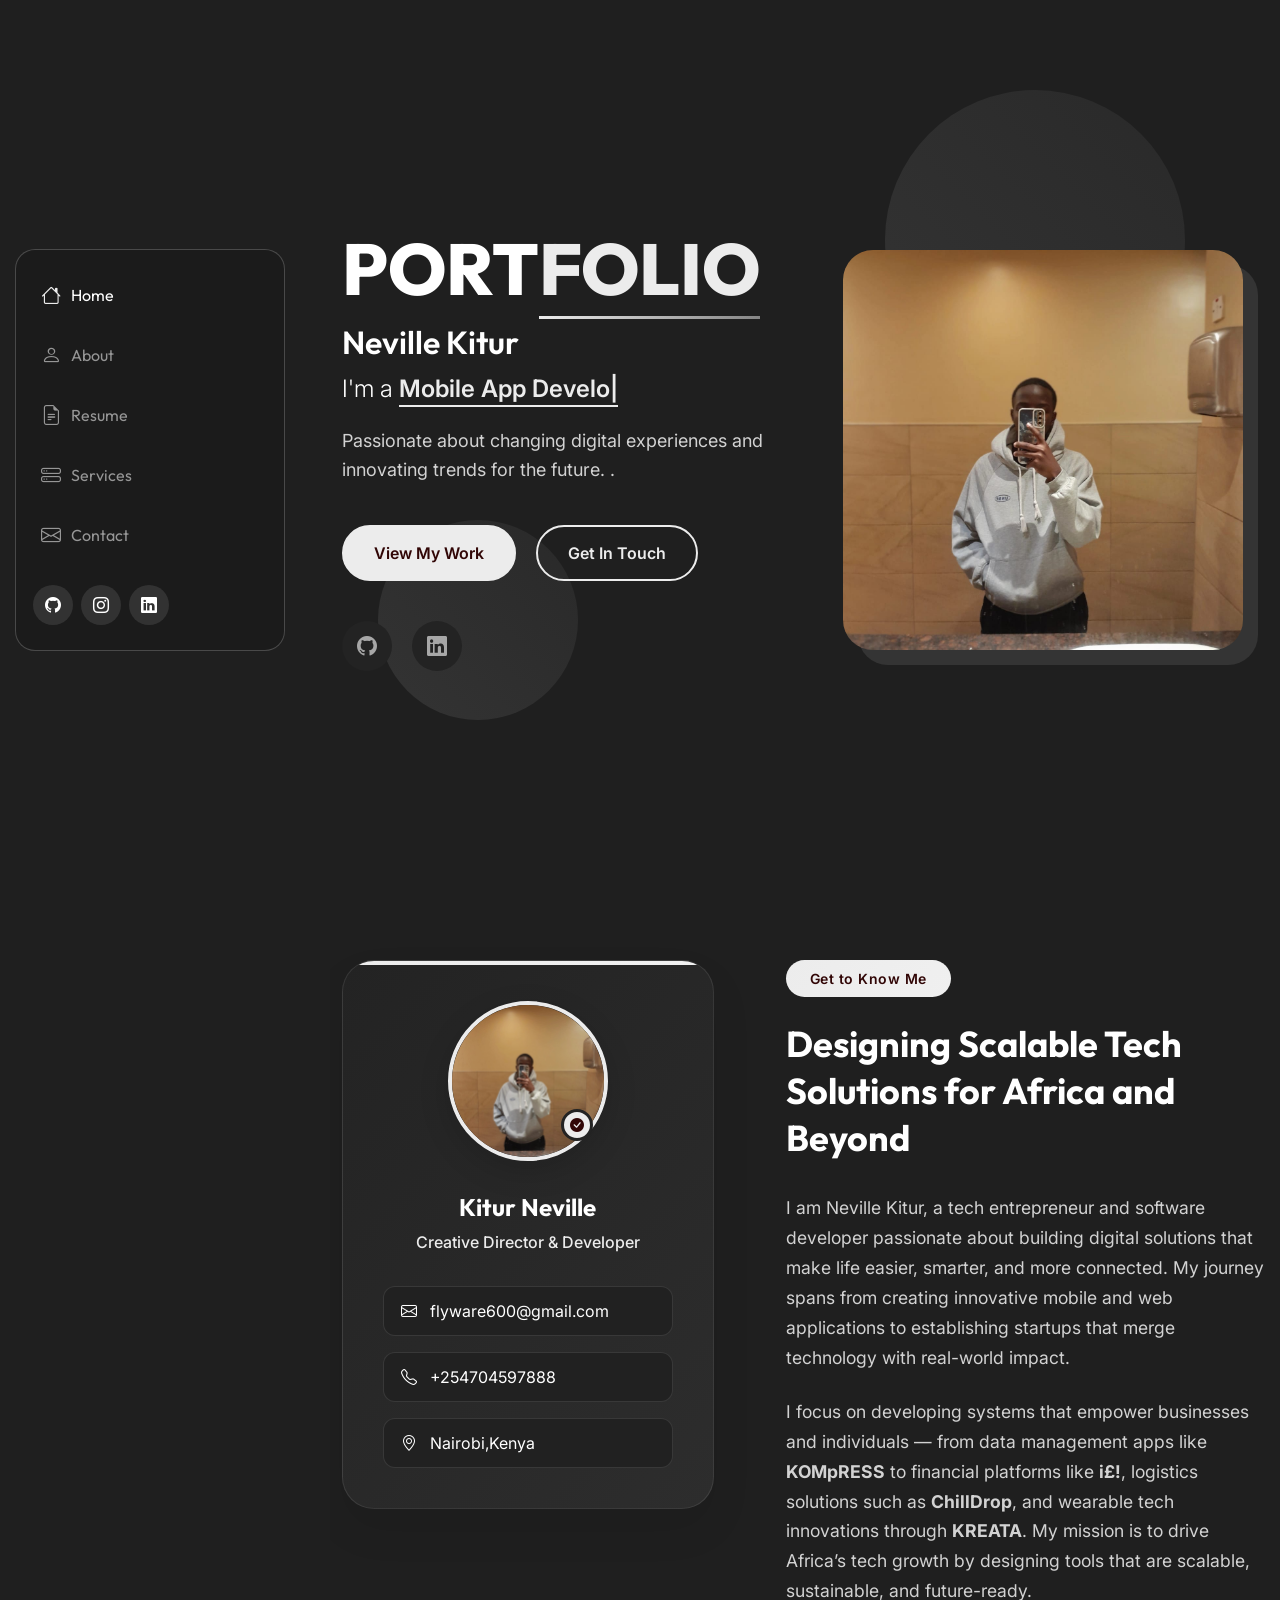
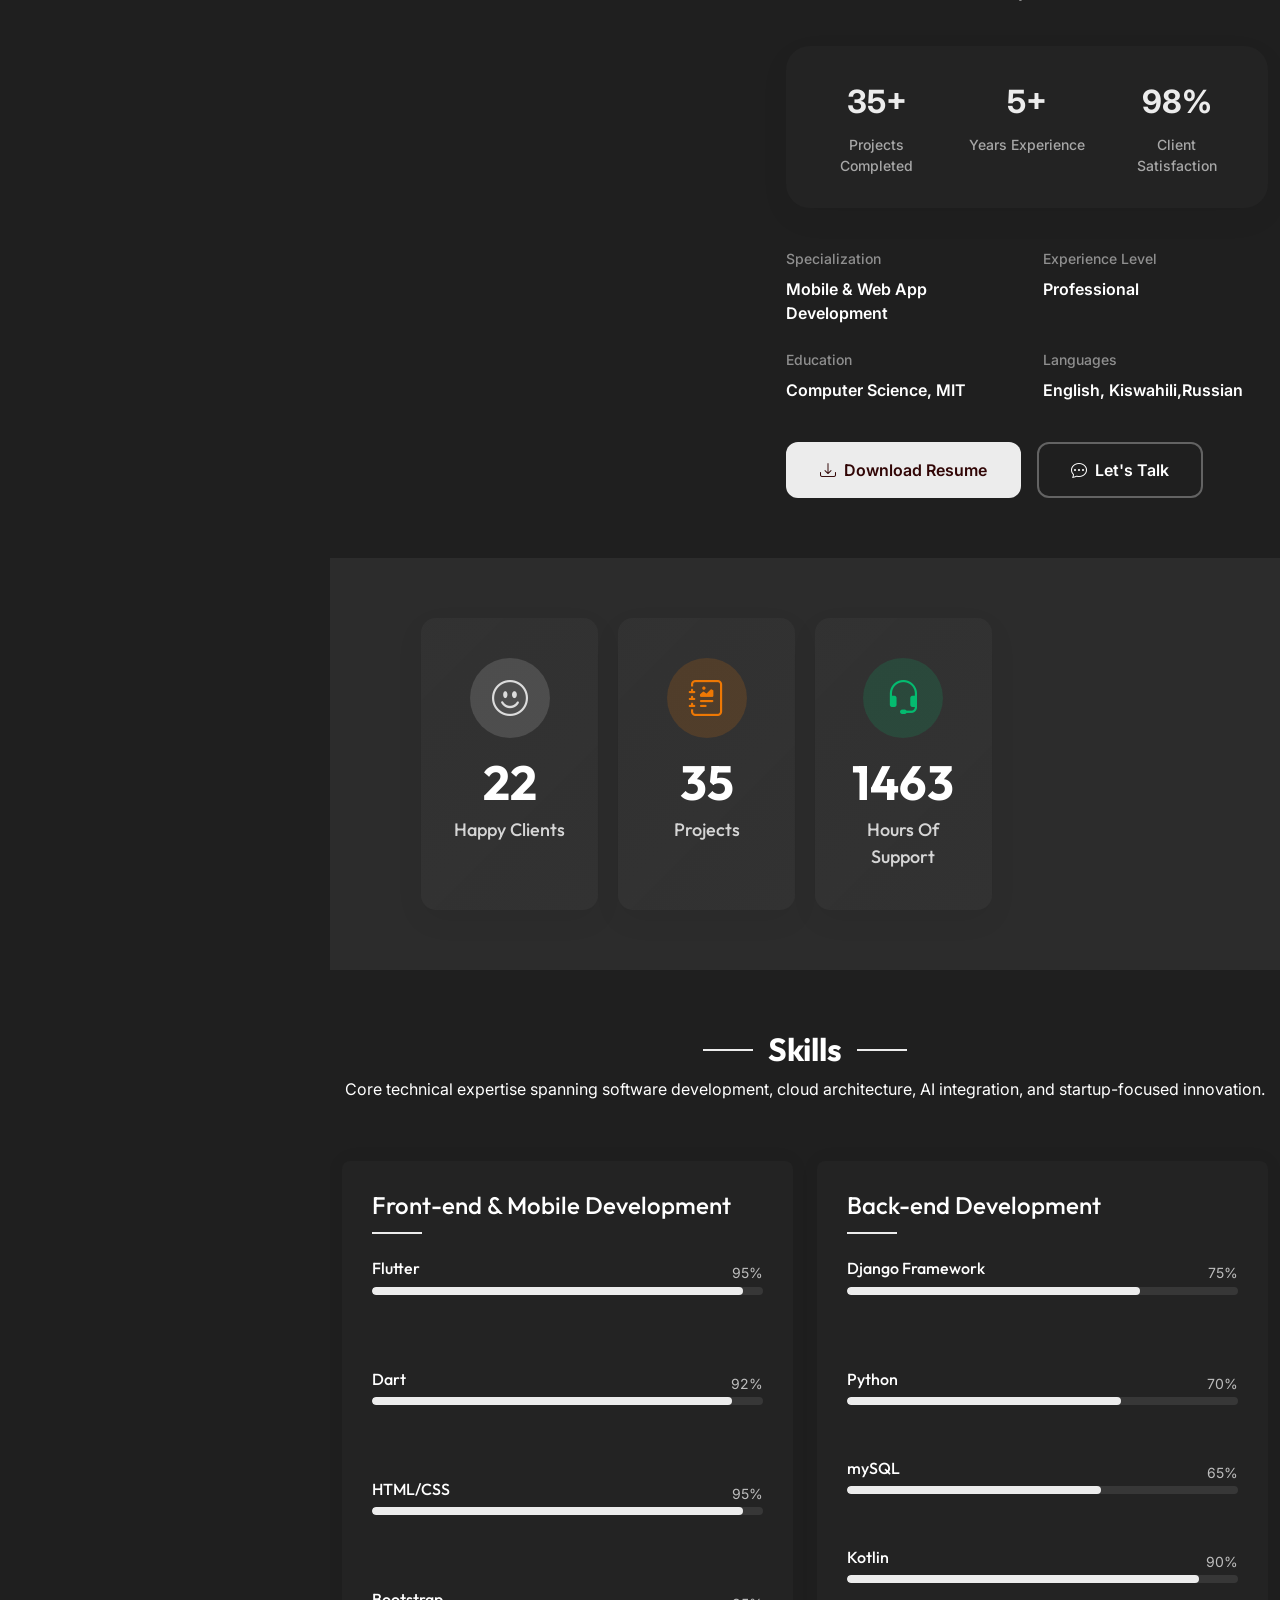
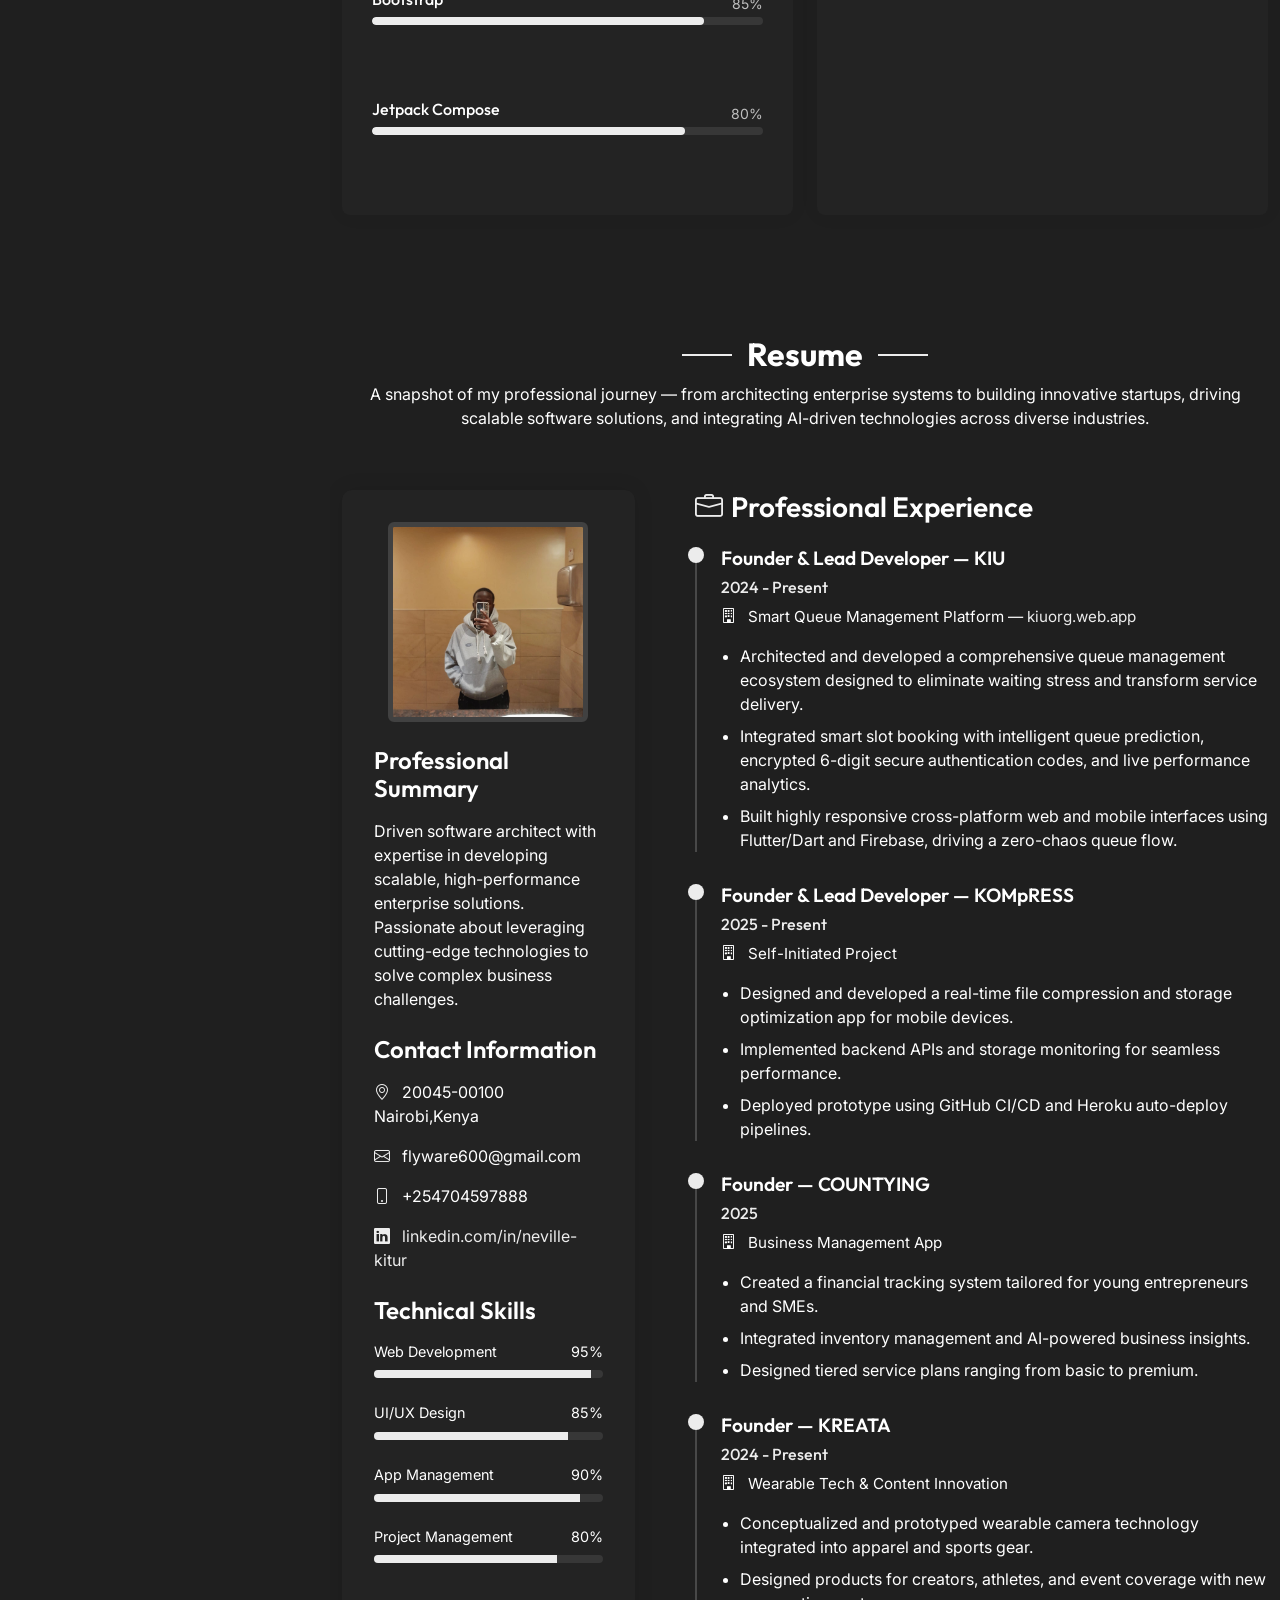
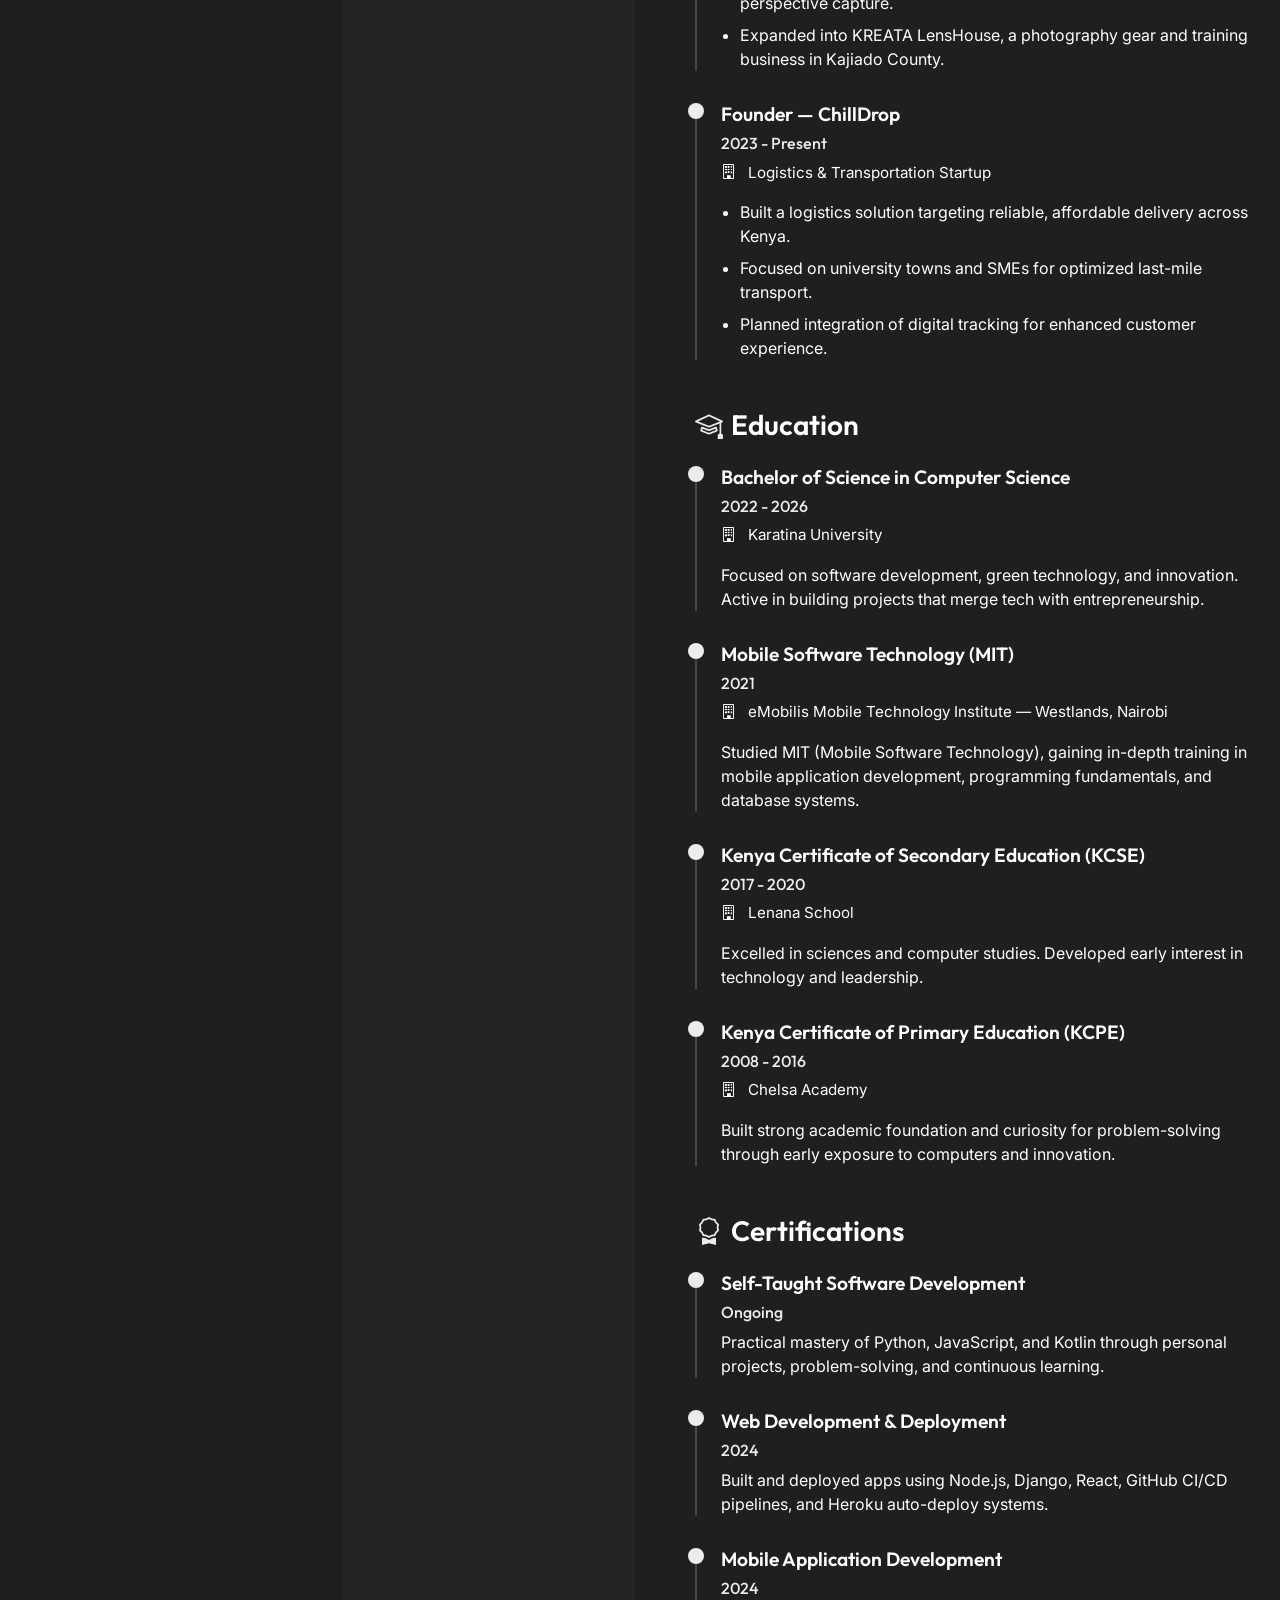
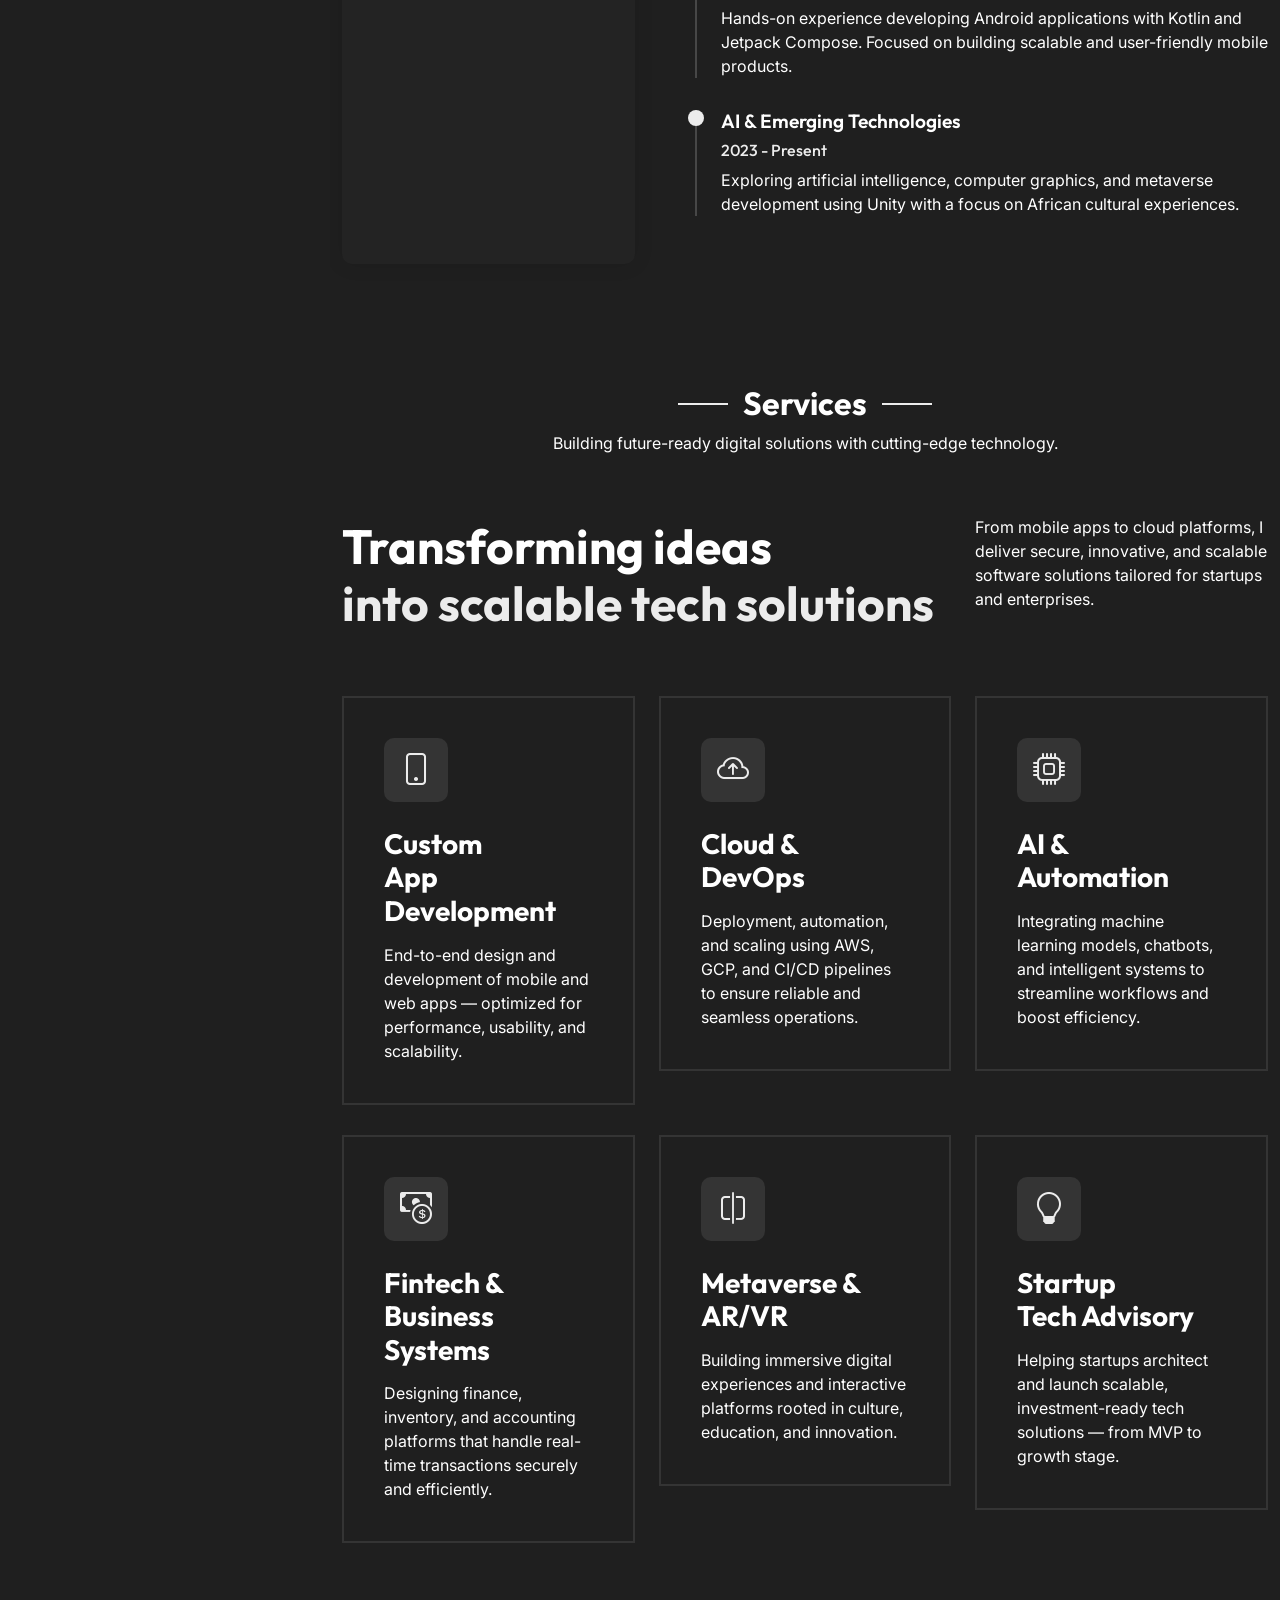
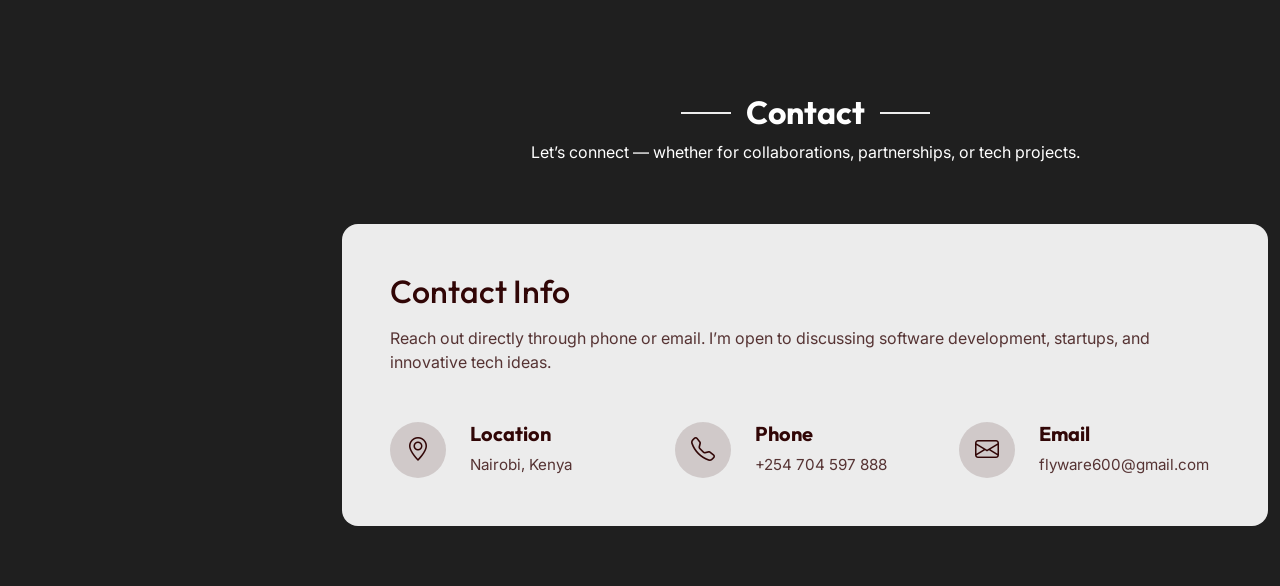
==== commit a4be7427: "sawami" ====
--- a/index.html
+++ b/index.html
@@ -12,8 +12,8 @@
 
 
   <!-- Favicons -->
-  <link href="static/assets/img/favicon.png" rel="icon">
-  <link href="static/assets/img/apple-touch-icon.png" rel="apple-touch-icon">
+  <link href="static/assets/img/jamaica.png" rel="icon">
+  <link href="static/assets/img/jamaica.png" rel="apple-touch-icon">
 
   <!-- Fonts -->
   <link href="https://fonts.googleapis.com" rel="preconnect">
@@ -174,7 +174,7 @@
 
               <div class="description">
   <p>I am Neville Kitur, a tech entrepreneur and software developer passionate about building digital solutions that make life easier, smarter, and more connected. My journey spans from creating innovative mobile and web applications to establishing startups that merge technology with real-world impact.</p>
-  <p>Currently pursuing Computer Science at Karatina University, I focus on developing systems that empower businesses and individuals — from data management apps like <strong>KOMpRESS</strong> to financial platforms like <strong>i£!</strong>, logistics solutions such as <strong>ChillDrop</strong>, and wearable tech innovations through <strong>KREATA</strong>. My mission is to drive Africa’s tech growth by designing tools that are scalable, sustainable, and future-ready.</p>
+  <p>I focus on developing systems that empower businesses and individuals — from data management apps like <strong>KOMpRESS</strong> to financial platforms like <strong>i£!</strong>, logistics solutions such as <strong>ChillDrop</strong>, and wearable tech innovations through <strong>KREATA</strong>. My mission is to drive Africa’s tech growth by designing tools that are scalable, sustainable, and future-ready.</p>
 
               </div>
 
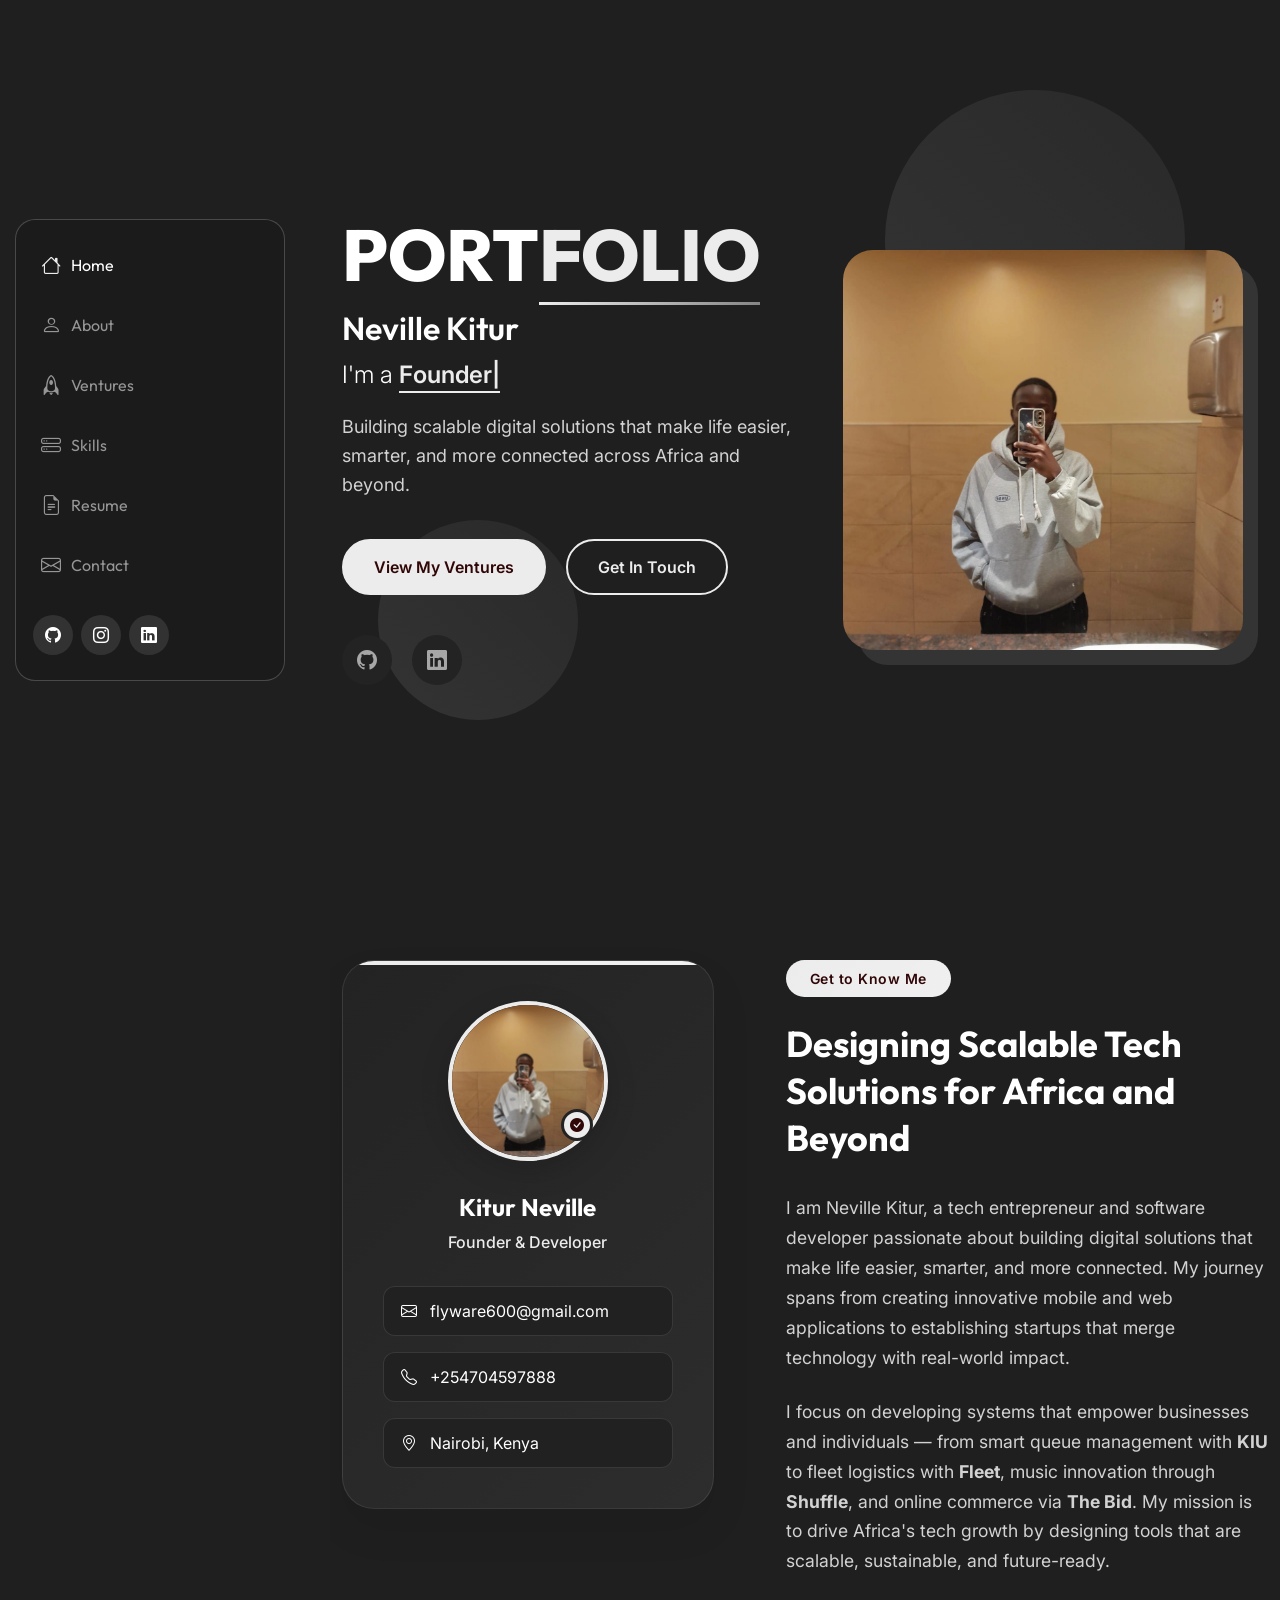
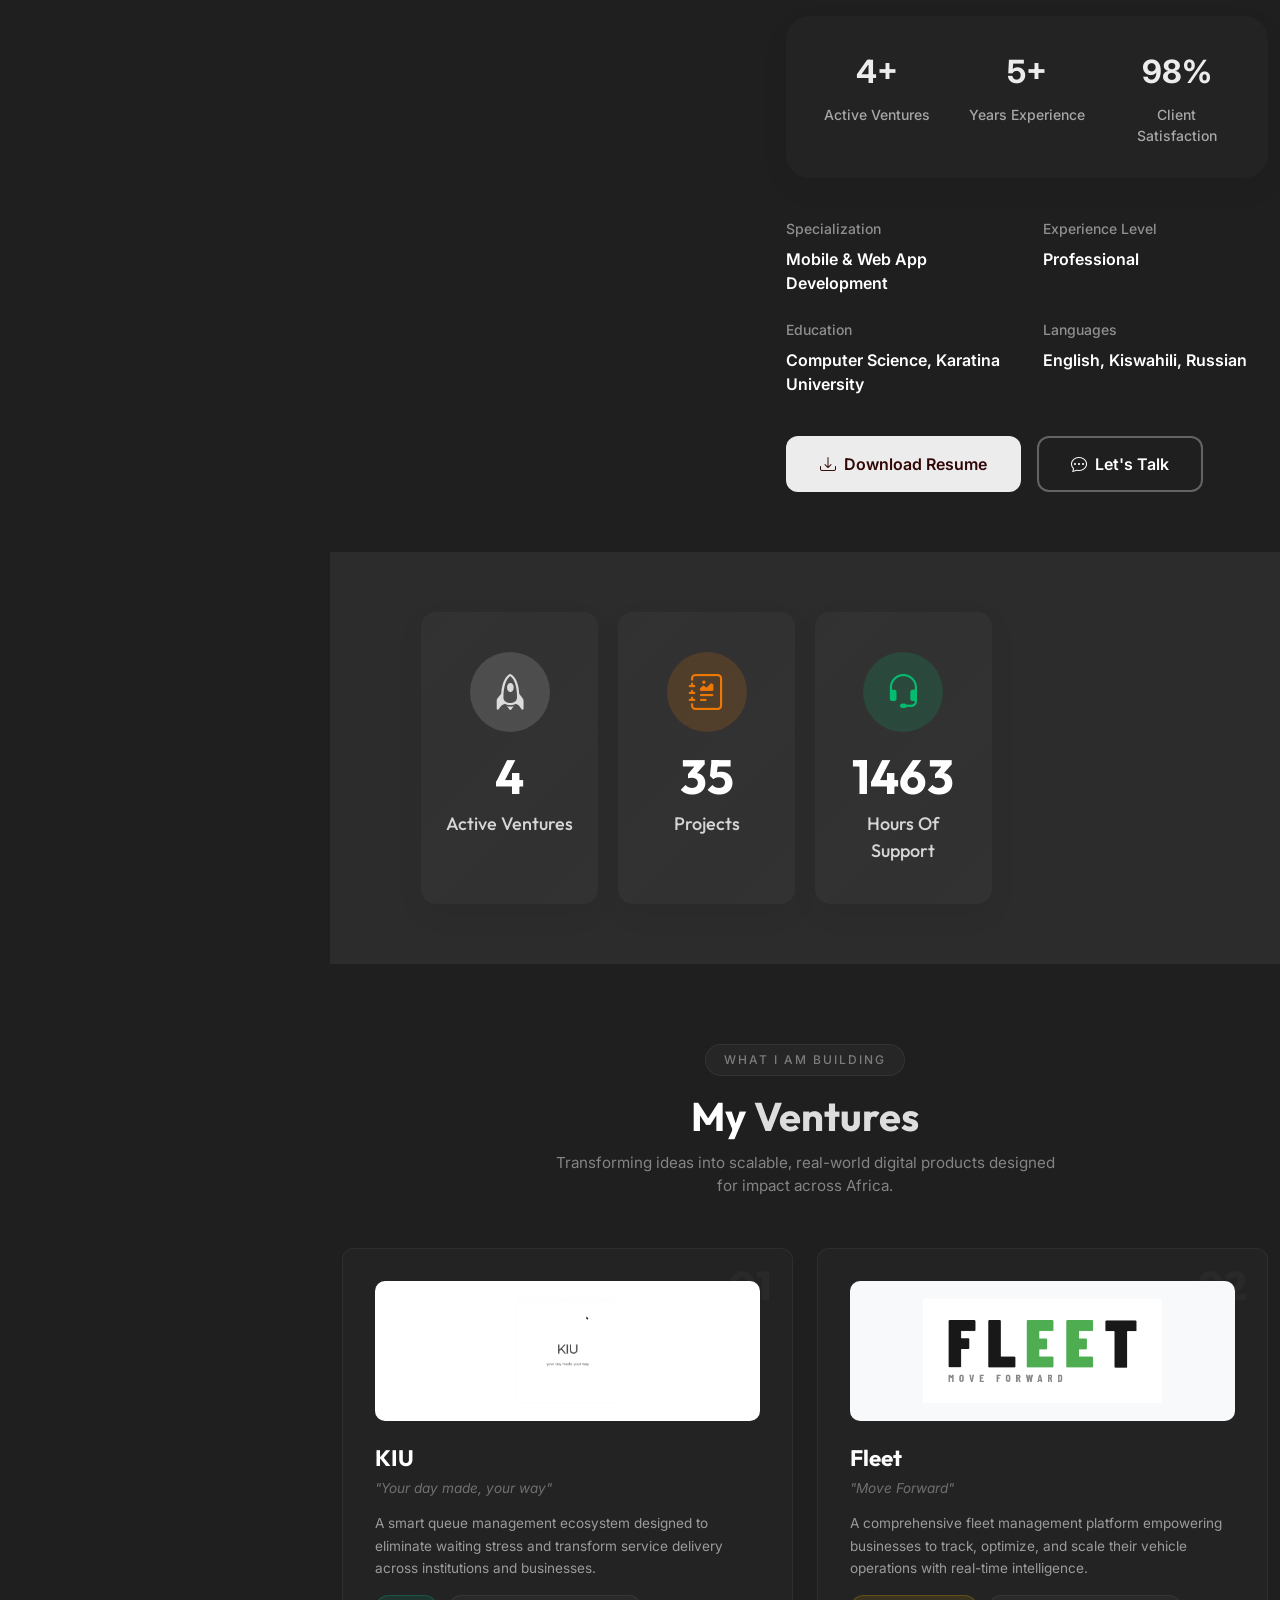
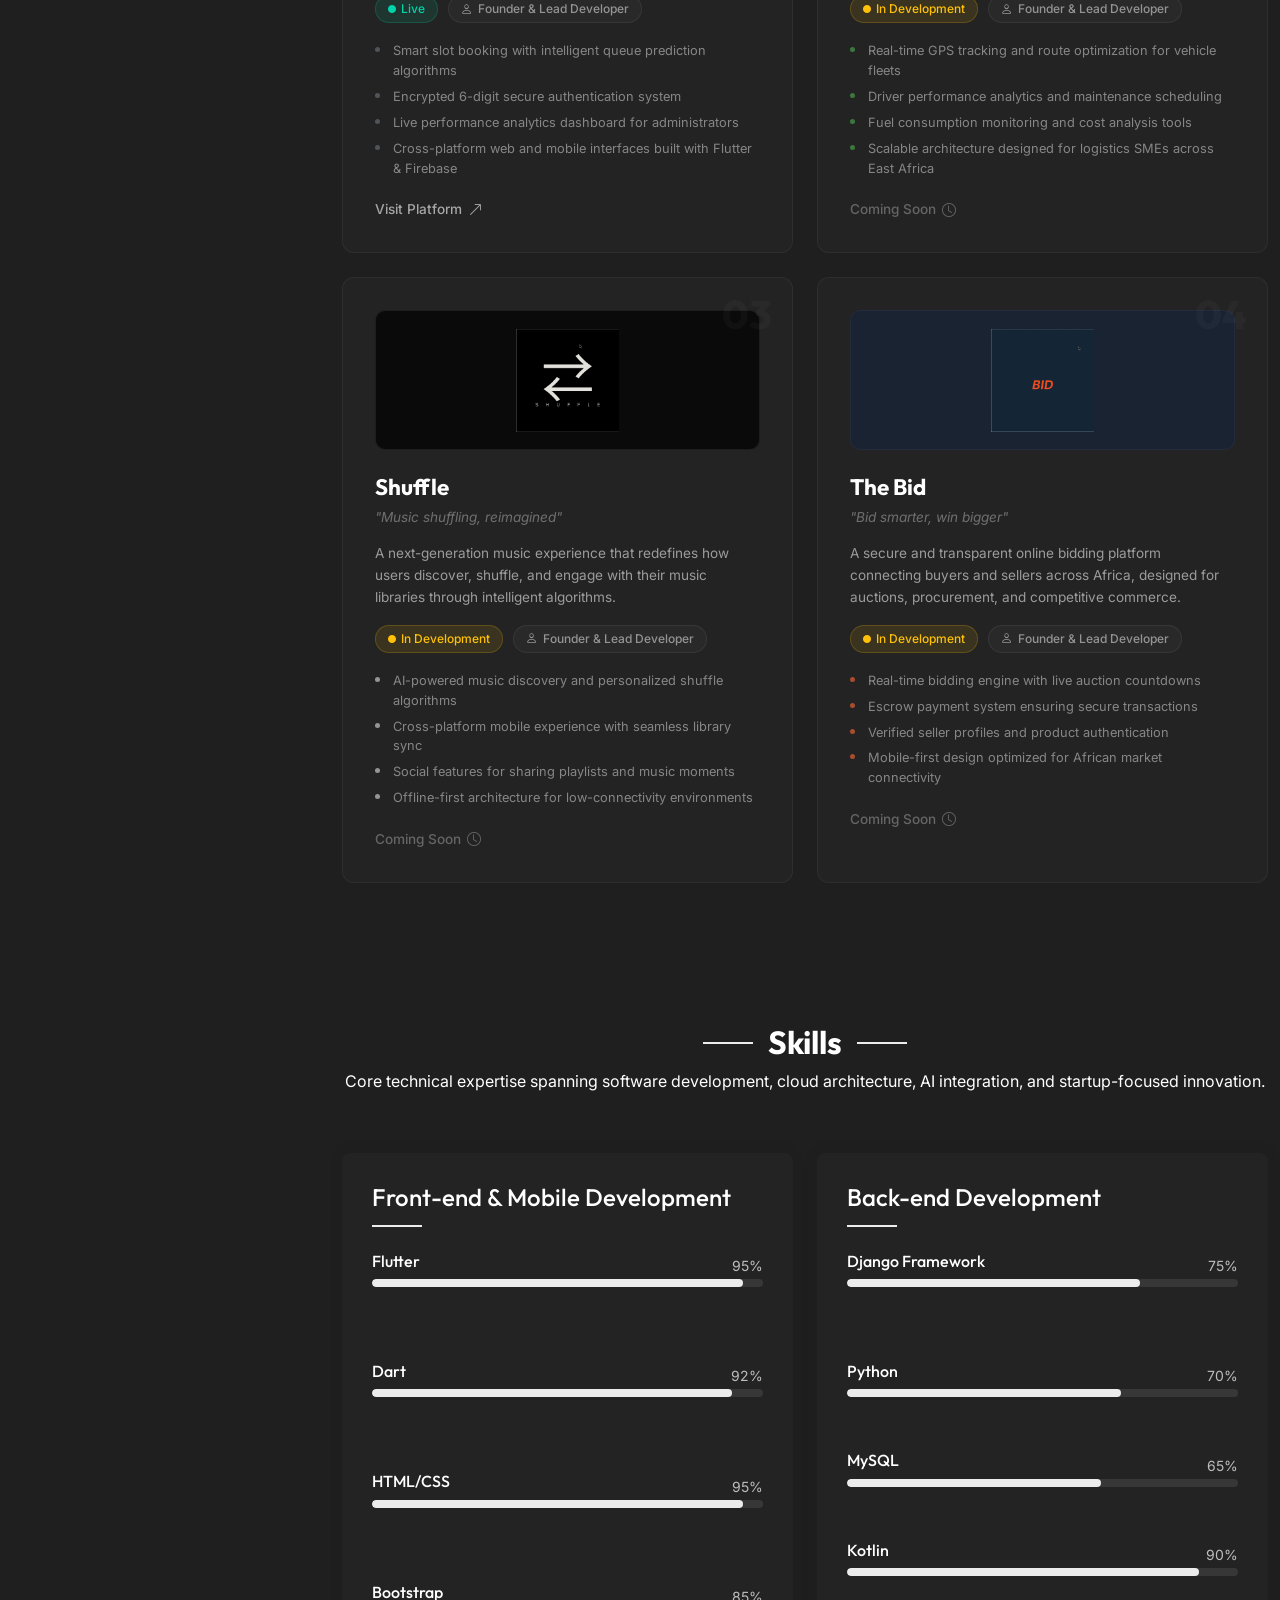
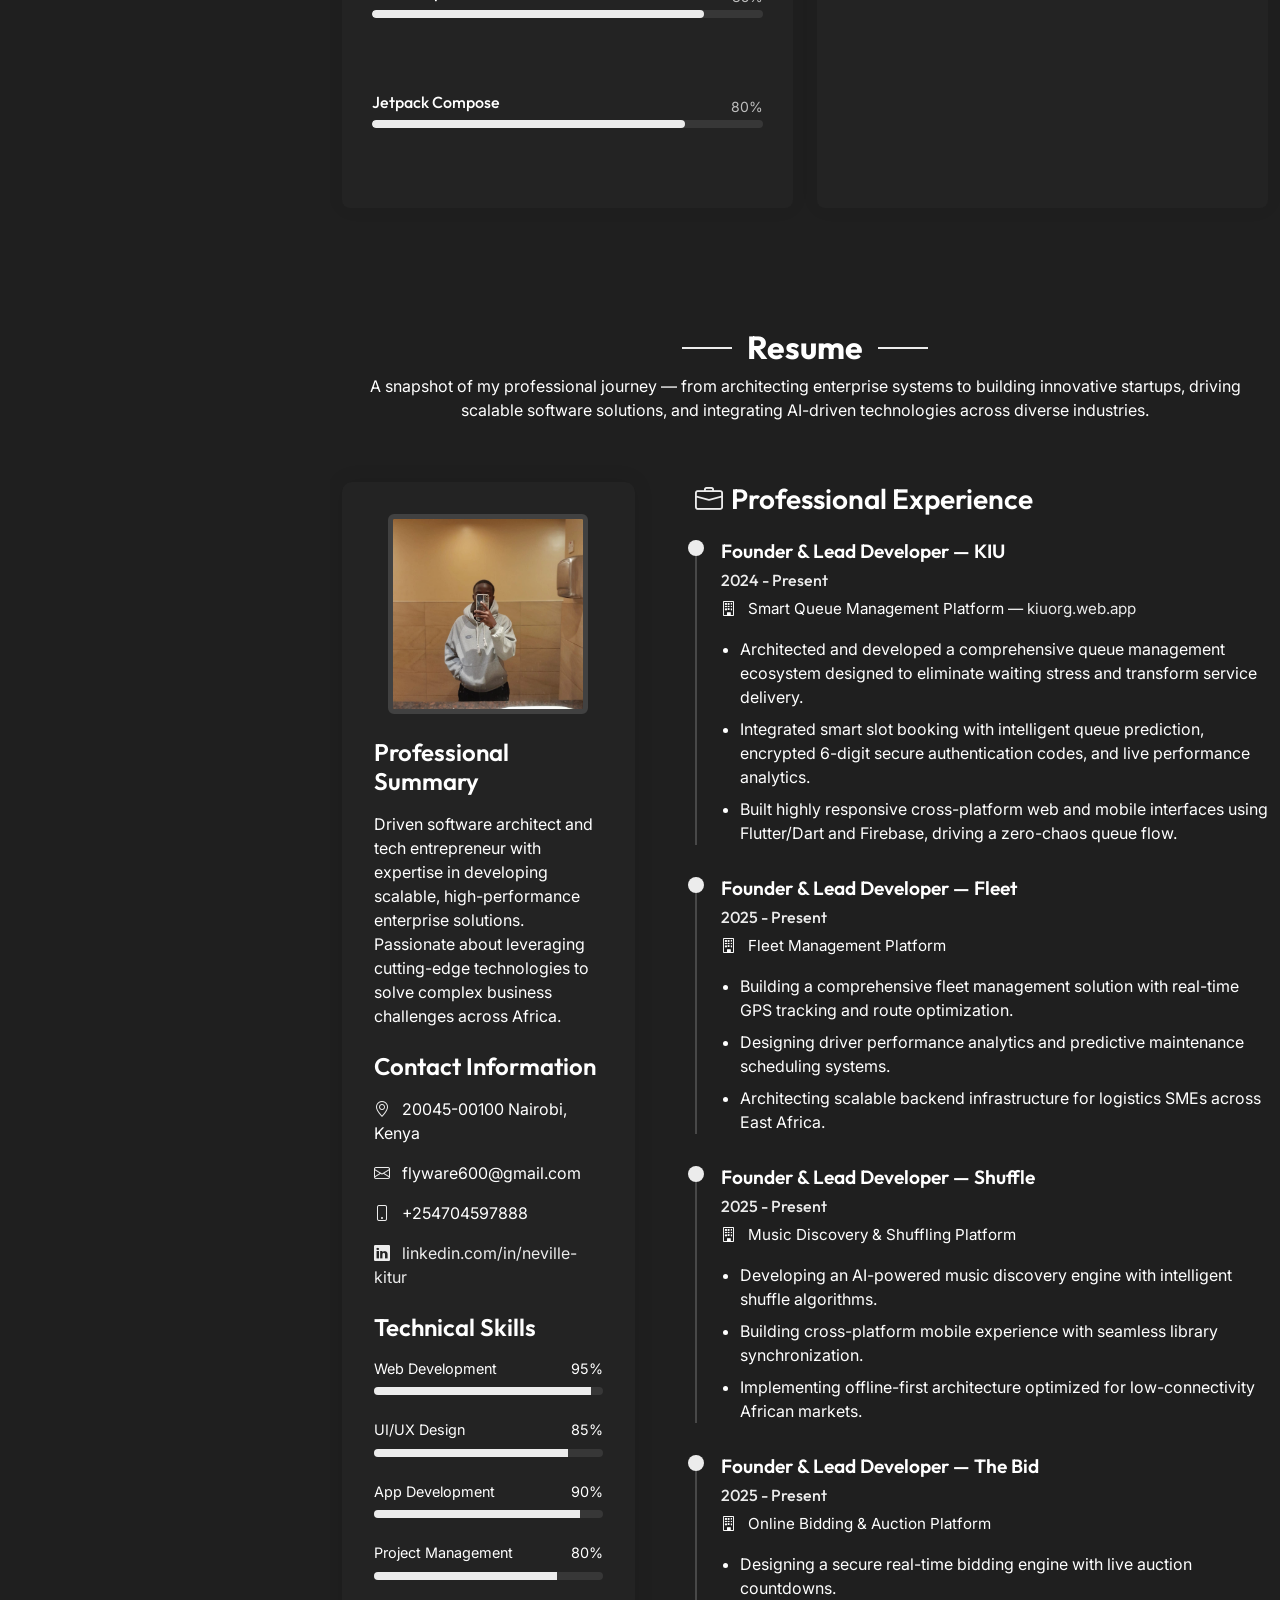
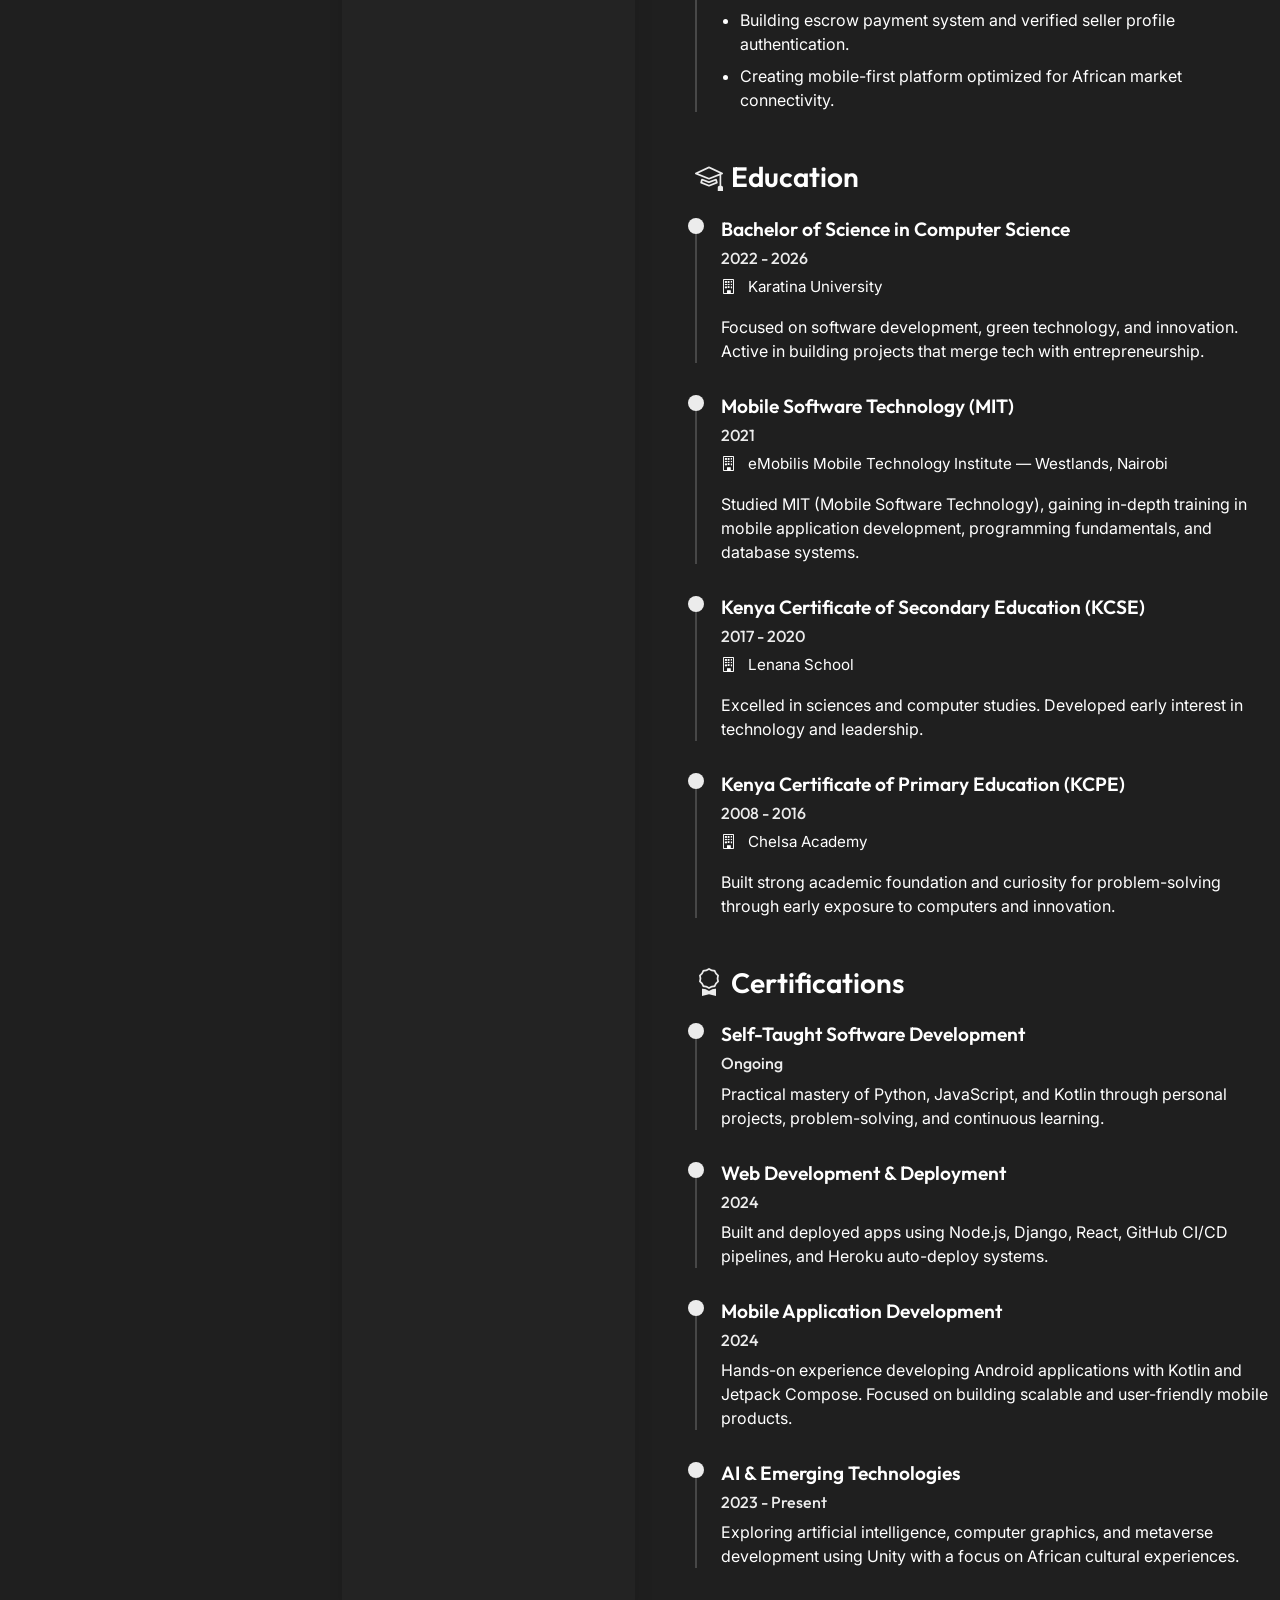
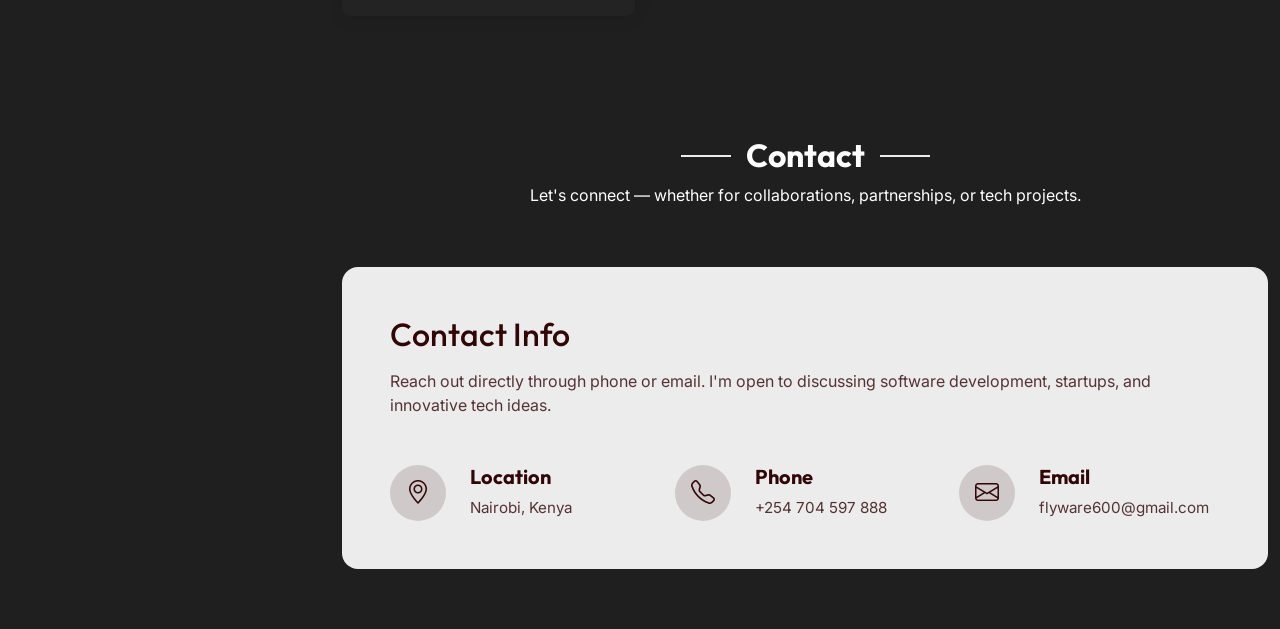
==== commit f75851d6: "fire" ====
--- a/index.html
+++ b/index.html
@@ -2,14 +2,12 @@
 <html lang="en">
 <head>
   <meta charset="UTF-8">
-  <meta name="viewport"
-        content="width=device-width, user-scalable=no, initial-scale=1.0, maximum-scale=1.0, minimum-scale=1.0">
+  <meta name="viewport" content="width=device-width, initial-scale=1.0">
   <meta http-equiv="X-UA-Compatible" content="ie=edge">
 
-  <title>KITUR</title>
-  <meta name="description" content="">
-  <meta name="keywords" content="">
-
+  <title>Neville Kitur | Portfolio</title>
+  <meta name="description" content="Neville Kitur - Founder, Developer & Tech Entrepreneur building scalable digital solutions for Africa.">
+  <meta name="keywords" content="Neville Kitur, Flutter Developer, Mobile App Developer, Tech Entrepreneur, Nairobi, Kenya">
 
   <!-- Favicons -->
   <link href="static/assets/img/jamaica.png" rel="icon">
@@ -30,13 +28,227 @@
   <!-- Main CSS File -->
   <link href="static/assets/css/main.css" rel="stylesheet">
 
-  <!-- =======================================================
-  * Template Name: SnapFolio
-  * Template URL: https://bootstrapmade.com/snapfolio-bootstrap-portfolio-template/
-  * Updated: Jul 21 2025 with Bootstrap v5.3.7
-  * Author: BootstrapMade.com
-  * License: https://bootstrapmade.com/license/
-  ======================================================== -->
+  <style>
+    /* ===== VENTURES SECTION - MATCHES SITE DARK THEME ===== */
+    .ventures-section {
+      padding: 80px 0;
+      background: transparent;
+    }
+
+    .ventures-header {
+      text-align: center;
+      margin-bottom: 50px;
+    }
+
+    .ventures-header .badge-text {
+      display: inline-block;
+      padding: 6px 18px;
+      background: rgba(255, 255, 255, 0.03);
+      border: 1px solid rgba(255, 255, 255, 0.06);
+      border-radius: 50px;
+      color: rgba(255, 255, 255, 0.4);
+      font-size: 0.75rem;
+      font-weight: 500;
+      letter-spacing: 2px;
+      text-transform: uppercase;
+      margin-bottom: 16px;
+    }
+
+    .ventures-header h2 {
+      font-family: 'Outfit', sans-serif;
+      font-size: 2.5rem;
+      font-weight: 700;
+      color: #ffffff;
+      margin-bottom: 12px;
+    }
+
+    .ventures-header h2 span {
+      color: rgba(255, 255, 255, 0.85);
+    }
+
+    .ventures-header p {
+      color: rgba(255, 255, 255, 0.45);
+      font-size: 0.95rem;
+      max-width: 500px;
+      margin: 0 auto;
+    }
+
+    /* Venture Cards - Minimal, matching existing cards */
+    .venture-card {
+      background: rgba(255, 255, 255, 0.02);
+      border: 1px solid rgba(255, 255, 255, 0.05);
+      border-radius: 12px;
+      padding: 32px;
+      height: 100%;
+      position: relative;
+      transition: all 0.3s ease;
+    }
+
+    .venture-card:hover {
+      background: rgba(255, 255, 255, 0.035);
+      border-color: rgba(255, 255, 255, 0.08);
+      transform: translateY(-4px);
+    }
+
+    .venture-card .venture-number {
+      position: absolute;
+      top: 16px;
+      right: 20px;
+      font-family: 'Outfit', sans-serif;
+      font-size: 2.5rem;
+      font-weight: 800;
+      color: rgba(255, 255, 255, 0.03);
+      line-height: 1;
+    }
+
+    .venture-logo-wrapper {
+      width: 100%;
+      height: 140px;
+      display: flex;
+      align-items: center;
+      justify-content: center;
+      margin-bottom: 24px;
+      border-radius: 10px;
+      overflow: hidden;
+      border: 1px solid rgba(255, 255, 255, 0.04);
+    }
+
+    .venture-logo-wrapper img {
+      max-width: 75%;
+      max-height: 75%;
+      object-fit: contain;
+    }
+
+    .bg-kiu { background: #ffffff; }
+    .bg-fleet { background: #f8f9fa; }
+    .bg-shuffle { background: #0a0a0a; border: 1px solid rgba(255,255,255,0.08); }
+    .bg-bid { background: #1a2332; }
+
+    .venture-card h3 {
+      font-family: 'Outfit', sans-serif;
+      font-size: 1.4rem;
+      font-weight: 700;
+      color: #ffffff;
+      margin-bottom: 6px;
+    }
+
+    .venture-card .venture-tagline {
+      font-size: 0.85rem;
+      color: rgba(255, 255, 255, 0.35);
+      font-style: italic;
+      margin-bottom: 14px;
+      display: block;
+    }
+
+    .venture-card .venture-description {
+      color: rgba(255, 255, 255, 0.55);
+      font-size: 0.85rem;
+      line-height: 1.65;
+      margin-bottom: 16px;
+    }
+
+    .venture-card .venture-meta {
+      display: flex;
+      align-items: center;
+      gap: 10px;
+      margin-bottom: 18px;
+      flex-wrap: wrap;
+    }
+
+    .venture-meta .meta-badge {
+      display: inline-flex;
+      align-items: center;
+      gap: 5px;
+      padding: 4px 12px;
+      border-radius: 50px;
+      font-size: 0.75rem;
+      font-weight: 500;
+    }
+
+    .meta-badge.status-live {
+      background: rgba(0, 212, 170, 0.1);
+      color: #00d4aa;
+      border: 1px solid rgba(0, 212, 170, 0.2);
+    }
+
+    .meta-badge.status-dev {
+      background: rgba(255, 193, 7, 0.1);
+      color: #ffc107;
+      border: 1px solid rgba(255, 193, 7, 0.2);
+    }
+
+    .meta-badge.role {
+      background: rgba(255, 255, 255, 0.03);
+      color: rgba(255, 255, 255, 0.5);
+      border: 1px solid rgba(255, 255, 255, 0.06);
+    }
+
+    .venture-highlights {
+      list-style: none;
+      padding: 0;
+      margin: 0 0 18px 0;
+    }
+
+    .venture-highlights li {
+      position: relative;
+      padding-left: 18px;
+      margin-bottom: 6px;
+      color: rgba(255, 255, 255, 0.45);
+      font-size: 0.8rem;
+      line-height: 1.55;
+    }
+
+    .venture-highlights li::before {
+      content: '';
+      position: absolute;
+      left: 0;
+      top: 6px;
+      width: 5px;
+      height: 5px;
+      border-radius: 50%;
+      background: var(--venture-color);
+      opacity: 0.6;
+    }
+
+    .venture-link {
+      display: inline-flex;
+      align-items: center;
+      gap: 6px;
+      color: rgba(255, 255, 255, 0.6);
+      text-decoration: none;
+      font-weight: 500;
+      font-size: 0.85rem;
+      transition: all 0.2s ease;
+    }
+
+    .venture-link:hover {
+      gap: 10px;
+      color: rgba(255, 255, 255, 0.9);
+    }
+
+    .venture-link i {
+      font-size: 0.9rem;
+    }
+
+    .venture-kiu { --venture-color: #6c757d; }
+    .venture-fleet { --venture-color: #4caf50; }
+    .venture-shuffle { --venture-color: #e0e0e0; }
+    .venture-bid { --venture-color: #ff6b35; }
+
+    @media (max-width: 991px) {
+      .ventures-header h2 { font-size: 2rem; }
+      .venture-card { padding: 24px; }
+    }
+
+    @media (max-width: 767px) {
+      .ventures-header h2 { font-size: 1.6rem; }
+      .venture-logo-wrapper { height: 120px; }
+    }
+
+    html { scroll-behavior: smooth; }
+    section[id] { scroll-margin-top: 80px; }
+  </style>
+<base target="_blank">
 </head>
 
 <body class="index-page">
@@ -49,65 +261,59 @@
         <ul>
           <li><a href="#hero" class="active"><i class="bi bi-house navicon"></i>Home</a></li>
           <li><a href="#about"><i class="bi bi-person navicon"></i> About</a></li>
+          <li><a href="#ventures"><i class="bi bi-rocket navicon"></i> Ventures</a></li>
+          <li><a href="#skills"><i class="bi bi-hdd-stack navicon"></i> Skills</a></li>
           <li><a href="#resume"><i class="bi bi-file-earmark-text navicon"></i> Resume</a></li>
-          <li><a href="#services"><i class="bi bi-hdd-stack navicon"></i> Services</a></li>
           <li><a href="#contact"><i class="bi bi-envelope navicon"></i> Contact</a></li>
         </ul>
       </nav>
 
       <div class="social-links text-center">
-  <a href="https://github.com/KITURRULES" class="github" target="_blank">
-    <i class="bi bi-github"></i>
-  </a>
-  <a href="https://www.instagram.com/_.kitur_?igsh=MWpzeGd0MWFpa2EyZA==" class="instagram" target="_blank">
-    <i class="bi bi-instagram"></i>
-  </a>
-  <a href="https://www.linkedin.com/in/neville-kitur-992332345?utm_source=share&utm_campaign=share_via&utm_content=profile&utm_medium=android_app" class="linkedin" target="_blank">
-    <i class="bi bi-linkedin"></i>
-  </a>
-</div>
-
-
+        <a href="https://github.com/KITURRULES" class="github" target="_blank">
+          <i class="bi bi-github"></i>
+        </a>
+        <a href="https://www.instagram.com/_.kitur_?igsh=MWpzeGd0MWFpa2EyZA==" class="instagram" target="_blank">
+          <i class="bi bi-instagram"></i>
+        </a>
+        <a href="https://www.linkedin.com/in/neville-kitur-992332345?utm_source=share&utm_campaign=share_via&utm_content=profile&utm_medium=android_app" class="linkedin" target="_blank">
+          <i class="bi bi-linkedin"></i>
+        </a>
+      </div>
     </div>
-
   </header>
 
   <main class="main">
 
     <!-- Hero Section -->
     <section id="hero" class="hero section">
-
       <div class="background-elements">
         <div class="bg-circle circle-1"></div>
         <div class="bg-circle circle-2"></div>
       </div>
 
       <div class="hero-content">
-
         <div class="container">
           <div class="row align-items-center">
-
             <div class="col-lg-6" data-aos="fade-right" data-aos-delay="100">
               <div class="hero-text">
                 <h1>PORT<span class="accent-text">FOLIO</span></h1>
                 <h2>Neville Kitur</h2>
-                <p class="lead">I'm a <span class="typed" data-typed-items="Mobile App Developer, Web Developer, Tech Enthusiast, Creative Director"></span></p>
-                <p class="description">Passionate about changing digital experiences and innovating trends for the future. .</p>
+                <p class="lead">I'm a <span class="typed" data-typed-items="Founder, Mobile App Developer, Web Developer, Tech Entrepreneur, Creative Director"></span></p>
+                <p class="description">Building scalable digital solutions that make life easier, smarter, and more connected across Africa and beyond.</p>
 
                 <div class="hero-actions">
-                  <a href="#resume" class="btn btn-primary">View My Work</a>
+                  <a href="#ventures" class="btn btn-primary">View My Ventures</a>
                   <a href="#contact" class="btn btn-outline">Get In Touch</a>
                 </div>
 
-               <div class="social-links">
-  <a href="https://github.com/KITURRULES" target="_blank">
-    <i class="bi bi-github"></i>
-  </a>
-  <a href="https://www.linkedin.com/in/neville-kitur-992332345?utm_source=share&utm_campaign=share_via&utm_content=profile&utm_medium=android_app" target="_blank">
-    <i class="bi bi-linkedin"></i>
-  </a>
-</div>
-
+                <div class="social-links">
+                  <a href="https://github.com/KITURRULES" target="_blank">
+                    <i class="bi bi-github"></i>
+                  </a>
+                  <a href="https://www.linkedin.com/in/neville-kitur-992332345?utm_source=share&utm_campaign=share_via&utm_content=profile&utm_medium=android_app" target="_blank">
+                    <i class="bi bi-linkedin"></i>
+                  </a>
+                </div>
               </div>
             </div>
 
@@ -119,18 +325,14 @@
                 </div>
               </div>
             </div>
-
           </div>
         </div>
       </div>
-
-    </section><!-- /Hero Section -->
+    </section>
 
     <!-- About Section -->
     <section id="about" class="about section">
-
       <div class="container" data-aos="fade-up" data-aos-delay="100">
-
         <div class="row">
           <div class="col-lg-5" data-aos="zoom-in" data-aos-delay="200">
             <div class="profile-card">
@@ -145,20 +347,20 @@
 
               <div class="profile-content">
                 <h3>Kitur Neville</h3>
-                <p class="profession">Creative Director &amp; Developer</p>
+                <p class="profession">Founder & Developer</p>
 
                 <div class="contact-links">
-                  <a href="mailto:marcus@example.com" class="contact-item">
+                  <a href="mailto:flyware600@gmail.com" class="contact-item">
                     <i class="bi bi-envelope"></i>
                     flyware600@gmail.com
                   </a>
-                  <a href="tel:+15551234567" class="contact-item">
+                  <a href="tel:+254704597888" class="contact-item">
                     <i class="bi bi-telephone"></i>
                     +254704597888
                   </a>
                   <a href="#" class="contact-item">
                     <i class="bi bi-geo-alt"></i>
-                    Nairobi,Kenya
+                    Nairobi, Kenya
                   </a>
                 </div>
               </div>
@@ -169,19 +371,18 @@
             <div class="about-content">
               <div class="section-header">
                 <span class="badge-text">Get to Know Me</span>
-<h2>Designing Scalable Tech Solutions for Africa and Beyond</h2>
+                <h2>Designing Scalable Tech Solutions for Africa and Beyond</h2>
               </div>
 
               <div class="description">
-  <p>I am Neville Kitur, a tech entrepreneur and software developer passionate about building digital solutions that make life easier, smarter, and more connected. My journey spans from creating innovative mobile and web applications to establishing startups that merge technology with real-world impact.</p>
-  <p>I focus on developing systems that empower businesses and individuals — from data management apps like <strong>KOMpRESS</strong> to financial platforms like <strong>i£!</strong>, logistics solutions such as <strong>ChillDrop</strong>, and wearable tech innovations through <strong>KREATA</strong>. My mission is to drive Africa’s tech growth by designing tools that are scalable, sustainable, and future-ready.</p>
-
+                <p>I am Neville Kitur, a tech entrepreneur and software developer passionate about building digital solutions that make life easier, smarter, and more connected. My journey spans from creating innovative mobile and web applications to establishing startups that merge technology with real-world impact.</p>
+                <p>I focus on developing systems that empower businesses and individuals — from smart queue management with <strong>KIU</strong> to fleet logistics with <strong>Fleet</strong>, music innovation through <strong>Shuffle</strong>, and online commerce via <strong>The Bid</strong>. My mission is to drive Africa's tech growth by designing tools that are scalable, sustainable, and future-ready.</p>
               </div>
 
               <div class="stats-grid">
                 <div class="stat-item">
-                  <div class="stat-number">35+</div>
-                  <div class="stat-label">Projects Completed</div>
+                  <div class="stat-number">4+</div>
+                  <div class="stat-label">Active Ventures</div>
                 </div>
                 <div class="stat-item">
                   <div class="stat-number">5+</div>
@@ -207,11 +408,11 @@
                 <div class="detail-row">
                   <div class="detail-item">
                     <span class="detail-label">Education</span>
-                    <span class="detail-value">Computer Science, MIT</span>
+                    <span class="detail-value">Computer Science, Karatina University</span>
                   </div>
                   <div class="detail-item">
                     <span class="detail-label">Languages</span>
-                    <span class="detail-value">English, Kiswahili,Russian</span>
+                    <span class="detail-value">English, Kiswahili, Russian</span>
                   </div>
                 </div>
               </div>
@@ -219,38 +420,32 @@
               <div class="cta-section">
                 <a href="#" class="btn btn-primary">
                   <i class="bi bi-download"></i>
-                  Download Resume</a>
-               <a href="https://wa.me/254704597888?text=Hi%20Neville!%20I%20saw%20your%20portfolio%20and%20would%20love%20to%20connect."
-   target="_blank"
-   class="btn btn-outline">
-  <i class="bi bi-chat-dots"></i>
-  Let's Talk
-</a>
-
+                  Download Resume
+                </a>
+                <a href="https://wa.me/254704597888?text=Hi%20Neville!%20I%20saw%20your%20portfolio%20and%20would%20love%20to%20connect." target="_blank" class="btn btn-outline">
+                  <i class="bi bi-chat-dots"></i>
+                  Let's Talk
+                </a>
               </div>
             </div>
           </div>
         </div>
-
-      </div>
-
-    </section><!-- /About Section -->
+      </div>
+    </section>
 
     <!-- Stats Section -->
     <section id="stats" class="stats section light-background">
-
       <div class="container" data-aos="fade-up" data-aos-delay="100">
-
         <div class="row justify-content-center">
           <div class="col-lg-10">
             <div class="stats-wrapper">
               <div class="stats-item" data-aos="zoom-in" data-aos-delay="150">
                 <div class="icon-wrapper">
-                  <i class="bi bi-emoji-smile"></i>
-                </div>
-                <span data-purecounter-start="0" data-purecounter-end="22" data-purecounter-duration="1" class="purecounter"></span>
-                <p>Happy Clients</p>
-              </div><!-- End Stats Item -->
+                  <i class="bi bi-rocket"></i>
+                </div>
+                <span data-purecounter-start="0" data-purecounter-end="4" data-purecounter-duration="1" class="purecounter"></span>
+                <p>Active Ventures</p>
+              </div>
 
               <div class="stats-item" data-aos="zoom-in" data-aos-delay="200">
                 <div class="icon-wrapper">
@@ -258,7 +453,7 @@
                 </div>
                 <span data-purecounter-start="0" data-purecounter-end="35" data-purecounter-duration="1" class="purecounter"></span>
                 <p>Projects</p>
-              </div><!-- End Stats Item -->
+              </div>
 
               <div class="stats-item" data-aos="zoom-in" data-aos-delay="250">
                 <div class="icon-wrapper">
@@ -266,30 +461,151 @@
                 </div>
                 <span data-purecounter-start="0" data-purecounter-end="1463" data-purecounter-duration="1" class="purecounter"></span>
                 <p>Hours Of Support</p>
-              </div><!-- End Stats Item -->
+              </div>
             </div>
           </div>
         </div>
-
-      </div>
-
-    </section><!-- /Stats Section -->
+      </div>
+    </section>
+
+    <!-- ===== VENTURES SECTION ===== -->
+    <section id="ventures" class="ventures-section">
+      <div class="container" data-aos="fade-up">
+        <div class="ventures-header" data-aos="fade-up" data-aos-delay="100">
+          <span class="badge-text">What I am Building</span>
+          <h2>My <span>Ventures</span></h2>
+          <p>Transforming ideas into scalable, real-world digital products designed for impact across Africa.</p>
+        </div>
+
+        <div class="row g-4">
+          <!-- KIU -->
+          <div class="col-lg-6" data-aos="fade-up" data-aos-delay="150">
+            <div class="venture-card venture-kiu">
+              <span class="venture-number">01</span>
+              <div class="venture-logo-wrapper bg-kiu">
+                <img src="static/assets/img/kiu_logo.png" alt="KIU Logo">
+              </div>
+              <h3>KIU</h3>
+              <span class="venture-tagline">"Your day made, your way"</span>
+              <p class="venture-description">
+                A smart queue management ecosystem designed to eliminate waiting stress and transform service delivery across institutions and businesses.
+              </p>
+              <div class="venture-meta">
+                <span class="meta-badge status-live"><i class="bi bi-circle-fill" style="font-size:0.5rem;"></i> Live</span>
+                <span class="meta-badge role"><i class="bi bi-person"></i> Founder & Lead Developer</span>
+              </div>
+              <ul class="venture-highlights">
+                <li>Smart slot booking with intelligent queue prediction algorithms</li>
+                <li>Encrypted 6-digit secure authentication system</li>
+                <li>Live performance analytics dashboard for administrators</li>
+                <li>Cross-platform web and mobile interfaces built with Flutter & Firebase</li>
+              </ul>
+              <a href="https://kiuorg.web.app/" target="_blank" class="venture-link">
+                Visit Platform <i class="bi bi-arrow-up-right"></i>
+              </a>
+            </div>
+          </div>
+
+          <!-- Fleet -->
+          <div class="col-lg-6" data-aos="fade-up" data-aos-delay="250">
+            <div class="venture-card venture-fleet">
+              <span class="venture-number">02</span>
+              <div class="venture-logo-wrapper bg-fleet">
+                <img src="static/assets/img/fleet_logo.png" alt="Fleet Logo">
+              </div>
+              <h3>Fleet</h3>
+              <span class="venture-tagline">"Move Forward"</span>
+              <p class="venture-description">
+                A comprehensive fleet management platform empowering businesses to track, optimize, and scale their vehicle operations with real-time intelligence.
+              </p>
+              <div class="venture-meta">
+                <span class="meta-badge status-dev"><i class="bi bi-circle-fill" style="font-size:0.5rem;"></i> In Development</span>
+                <span class="meta-badge role"><i class="bi bi-person"></i> Founder & Lead Developer</span>
+              </div>
+              <ul class="venture-highlights">
+                <li>Real-time GPS tracking and route optimization for vehicle fleets</li>
+                <li>Driver performance analytics and maintenance scheduling</li>
+                <li>Fuel consumption monitoring and cost analysis tools</li>
+                <li>Scalable architecture designed for logistics SMEs across East Africa</li>
+              </ul>
+              <a href="#" class="venture-link" style="opacity:0.5; pointer-events:none;">
+                Coming Soon <i class="bi bi-clock"></i>
+              </a>
+            </div>
+          </div>
+
+          <!-- Shuffle -->
+          <div class="col-lg-6" data-aos="fade-up" data-aos-delay="350">
+            <div class="venture-card venture-shuffle">
+              <span class="venture-number">03</span>
+              <div class="venture-logo-wrapper bg-shuffle">
+                <img src="static/assets/img/shuffle_logo.png" alt="Shuffle Logo">
+              </div>
+              <h3>Shuffle</h3>
+              <span class="venture-tagline">"Music shuffling, reimagined"</span>
+              <p class="venture-description">
+                A next-generation music experience that redefines how users discover, shuffle, and engage with their music libraries through intelligent algorithms.
+              </p>
+              <div class="venture-meta">
+                <span class="meta-badge status-dev"><i class="bi bi-circle-fill" style="font-size:0.5rem;"></i> In Development</span>
+                <span class="meta-badge role"><i class="bi bi-person"></i> Founder & Lead Developer</span>
+              </div>
+              <ul class="venture-highlights">
+                <li>AI-powered music discovery and personalized shuffle algorithms</li>
+                <li>Cross-platform mobile experience with seamless library sync</li>
+                <li>Social features for sharing playlists and music moments</li>
+                <li>Offline-first architecture for low-connectivity environments</li>
+              </ul>
+              <a href="#" class="venture-link" style="opacity:0.5; pointer-events:none;">
+                Coming Soon <i class="bi bi-clock"></i>
+              </a>
+            </div>
+          </div>
+
+          <!-- The Bid -->
+          <div class="col-lg-6" data-aos="fade-up" data-aos-delay="450">
+            <div class="venture-card venture-bid">
+              <span class="venture-number">04</span>
+              <div class="venture-logo-wrapper bg-bid">
+                <img src="static/assets/img/bid_logo.png" alt="The Bid Logo">
+              </div>
+              <h3>The Bid</h3>
+              <span class="venture-tagline">"Bid smarter, win bigger"</span>
+              <p class="venture-description">
+                A secure and transparent online bidding platform connecting buyers and sellers across Africa, designed for auctions, procurement, and competitive commerce.
+              </p>
+              <div class="venture-meta">
+                <span class="meta-badge status-dev"><i class="bi bi-circle-fill" style="font-size:0.5rem;"></i> In Development</span>
+                <span class="meta-badge role"><i class="bi bi-person"></i> Founder & Lead Developer</span>
+              </div>
+              <ul class="venture-highlights">
+                <li>Real-time bidding engine with live auction countdowns</li>
+                <li>Escrow payment system ensuring secure transactions</li>
+                <li>Verified seller profiles and product authentication</li>
+                <li>Mobile-first design optimized for African market connectivity</li>
+              </ul>
+              <a href="#" class="venture-link" style="opacity:0.5; pointer-events:none;">
+                Coming Soon <i class="bi bi-clock"></i>
+              </a>
+            </div>
+          </div>
+        </div>
+      </div>
+    </section>
+    <!-- ===== /VENTURES SECTION ===== -->
 
     <!-- Skills Section -->
     <section id="skills" class="skills section">
-
       <div class="container section-title" data-aos="fade-up">
-  <h2>Skills</h2>
-  <p>Core technical expertise spanning software development, cloud architecture, AI integration, and startup-focused innovation.</p>
-</div><!-- End Section Title -->
-
+        <h2>Skills</h2>
+        <p>Core technical expertise spanning software development, cloud architecture, AI integration, and startup-focused innovation.</p>
+      </div>
 
       <div class="container" data-aos="fade-up" data-aos-delay="100">
-
         <div class="row">
           <div class="col-lg-6">
             <div class="skills-category" data-aos="fade-up" data-aos-delay="200">
-              <h3>Front-end &amp; Mobile Development</h3>
+              <h3>Front-end & Mobile Development</h3>
               <div class="skills-animation">
                 <div class="skill-item">
                   <div class="d-flex justify-content-between align-items-center">
@@ -332,7 +648,7 @@
                   <div class="progress">
                     <div class="progress-bar" role="progressbar" aria-valuenow="85" aria-valuemin="0" aria-valuemax="100"></div>
                   </div>
-                  <div class="skill-tooltip">Strong proficiency in ES6+, DOM manipulation, and modern frameworks</div>
+                  <div class="skill-tooltip">Proficient in responsive grid systems, components, and utility classes</div>
                 </div>
 
                 <div class="skill-item">
@@ -346,7 +662,7 @@
                   <div class="skill-tooltip">Experience with modern native Android UI development using declarative frameworks</div>
                 </div>
               </div>
-            </div><!-- End Frontend Skills -->
+            </div>
           </div>
 
           <div class="col-lg-6">
@@ -361,9 +677,7 @@
                   <div class="progress">
                     <div class="progress-bar" role="progressbar" aria-valuenow="75" aria-valuemin="0" aria-valuemax="100"></div>
                   </div>
-                  <!--                  edit here-->
-
-                  <div class="skill-tooltip">Server-side JavaScript development with Express and REST APIs</div>
+                  <div class="skill-tooltip">Building robust Python web applications with Django ORM, REST APIs, and admin panels</div>
                 </div>
 
                 <div class="skill-item">
@@ -379,7 +693,7 @@
 
                 <div class="skill-item">
                   <div class="d-flex justify-content-between align-items-center">
-                    <h4>mySQL</h4>
+                    <h4>MySQL</h4>
                     <span class="skill-percentage">65%</span>
                   </div>
                   <div class="progress">
@@ -388,7 +702,7 @@
                   <div class="skill-tooltip">Database design, optimization, and complex queries</div>
                 </div>
 
-                  <div class="skill-item">
+                <div class="skill-item">
                   <div class="d-flex justify-content-between align-items-center">
                     <h4>Kotlin</h4>
                     <span class="skill-percentage">90%</span>
@@ -396,30 +710,23 @@
                   <div class="progress">
                     <div class="progress-bar" role="progressbar" aria-valuenow="90" aria-valuemin="0" aria-valuemax="100"></div>
                   </div>
-                  <div class="skill-tooltip">Database design, optimization, and complex queries</div>
-                </div>
-              </div>
-            </div><!-- End Backend Skills -->
+                  <div class="skill-tooltip">Native Android development with Kotlin, coroutines, and modern architecture patterns</div>
+                </div>
+              </div>
+            </div>
           </div>
         </div>
-
-      </div>
-
-    </section><!-- /Skills Section -->
+      </div>
+    </section>
 
     <!-- Resume Section -->
     <section id="resume" class="resume section">
-
-      <!-- Section Title -->
-<div class="container section-title" data-aos="fade-up">
-  <h2>Resume</h2>
-  <p>A snapshot of my professional journey — from architecting enterprise systems to building innovative startups, driving scalable software solutions, and integrating AI-driven technologies across diverse industries.</p>
-</div><!-- End Section Title -->
-
-
+      <div class="container section-title" data-aos="fade-up">
+        <h2>Resume</h2>
+        <p>A snapshot of my professional journey — from architecting enterprise systems to building innovative startups, driving scalable software solutions, and integrating AI-driven technologies across diverse industries.</p>
+      </div>
 
       <div class="container" data-aos="fade-up" data-aos-delay="100">
-
         <div class="row gy-4">
           <!-- Left column with summary and contact -->
           <div class="col-lg-4">
@@ -429,11 +736,11 @@
               </div>
 
               <h3>Professional Summary</h3>
-              <p>Driven software architect with expertise in developing scalable, high-performance enterprise solutions. Passionate about leveraging cutting-edge technologies to solve complex business challenges.</p>
+              <p>Driven software architect and tech entrepreneur with expertise in developing scalable, high-performance enterprise solutions. Passionate about leveraging cutting-edge technologies to solve complex business challenges across Africa.</p>
 
               <h3 class="mt-4">Contact Information</h3>
               <ul class="contact-info list-unstyled">
-                <li><i class="bi bi-geo-alt"></i> 20045-00100 Nairobi,Kenya</li>
+                <li><i class="bi bi-geo-alt"></i> 20045-00100 Nairobi, Kenya</li>
                 <li><i class="bi bi-envelope"></i> flyware600@gmail.com</li>
                 <li><i class="bi bi-phone"></i> +254704597888</li>
                 <li><i class="bi bi-linkedin"></i> <a href="https://www.linkedin.com/in/neville-kitur-992332345?utm_source=share&utm_campaign=share_via&utm_content=profile&utm_medium=android_app" target="_blank">linkedin.com/in/neville-kitur</a></li>
@@ -463,7 +770,7 @@
 
                 <div class="skill-item">
                   <div class="d-flex justify-content-between">
-                    <span>App Management</span>
+                    <span>App Development</span>
                     <span>90%</span>
                   </div>
                   <div class="progress">
@@ -486,317 +793,134 @@
 
           <!-- Right column with experience and education -->
           <div class="col-lg-8 ps-4 ps-lg-5">
-
-<!-- Experience Section -->
-<div class="resume-section" data-aos="fade-up">
-  <h3><i class="bi bi-briefcase me-2"></i>Professional Experience</h3>
-
-  <div class="resume-item">
-    <h4>Founder &amp; Lead Developer — KIU</h4>
-    <h5>2024 - Present</h5>
-    <p class="company"><i class="bi bi-building"></i> Smart Queue Management Platform — <a href="https://kiuorg.web.app/" target="_blank">kiuorg.web.app</a></p>
-    <ul>
-      <li>Architected and developed a comprehensive queue management ecosystem designed to eliminate waiting stress and transform service delivery.</li>
-      <li>Integrated smart slot booking with intelligent queue prediction, encrypted 6-digit secure authentication codes, and live performance analytics.</li>
-      <li>Built highly responsive cross-platform web and mobile interfaces using Flutter/Dart and Firebase, driving a zero-chaos queue flow.</li>
-    </ul>
-  </div>
-
-  <div class="resume-item">
-    <h4>Founder & Lead Developer — KOMpRESS</h4>
-    <h5>2025 - Present</h5>
-    <p class="company"><i class="bi bi-building"></i> Self-Initiated Project</p>
-    <ul>
-      <li>Designed and developed a real-time file compression and storage optimization app for mobile devices.</li>
-      <li>Implemented backend APIs and storage monitoring for seamless performance.</li>
-      <li>Deployed prototype using GitHub CI/CD and Heroku auto-deploy pipelines.</li>
-    </ul>
-  </div>
-
-  <div class="resume-item">
-    <h4>Founder — COUNTYING</h4>
-    <h5>2025</h5>
-    <p class="company"><i class="bi bi-building"></i> Business Management App</p>
-    <ul>
-      <li>Created a financial tracking system tailored for young entrepreneurs and SMEs.</li>
-      <li>Integrated inventory management and AI-powered business insights.</li>
-      <li>Designed tiered service plans ranging from basic to premium.</li>
-    </ul>
-  </div>
-
-  <div class="resume-item">
-    <h4>Founder — KREATA</h4>
-    <h5>2024 - Present</h5>
-    <p class="company"><i class="bi bi-building"></i> Wearable Tech & Content Innovation</p>
-    <ul>
-      <li>Conceptualized and prototyped wearable camera technology integrated into apparel and sports gear.</li>
-      <li>Designed products for creators, athletes, and event coverage with new perspective capture.</li>
-      <li>Expanded into KREATA LensHouse, a photography gear and training business in Kajiado County.</li>
-    </ul>
-  </div>
-
-  <div class="resume-item">
-    <h4>Founder — ChillDrop</h4>
-    <h5>2023 - Present</h5>
-    <p class="company"><i class="bi bi-building"></i> Logistics & Transportation Startup</p>
-    <ul>
-      <li>Built a logistics solution targeting reliable, affordable delivery across Kenya.</li>
-      <li>Focused on university towns and SMEs for optimized last-mile transport.</li>
-      <li>Planned integration of digital tracking for enhanced customer experience.</li>
-    </ul>
-  </div>
-</div>
-
-           <!-- Education Section -->
-<div class="resume-section" data-aos="fade-up" data-aos-delay="100">
-  <h3><i class="bi bi-mortarboard me-2"></i>Education</h3>
-
-  <div class="resume-item">
-    <h4>Bachelor of Science in Computer Science</h4>
-    <h5>2022 - 2026</h5>
-    <p class="company"><i class="bi bi-building"></i> Karatina University</p>
-    <p>Focused on software development, green technology, and innovation. Active in building projects that merge tech with entrepreneurship.</p>
-  </div>
-
-  <div class="resume-item">
-    <h4>Mobile Software Technology (MIT)</h4>
-    <h5>2021</h5>
-    <p class="company"><i class="bi bi-building"></i> eMobilis Mobile Technology Institute — Westlands, Nairobi</p>
-    <p>Studied MIT (Mobile Software Technology), gaining in-depth training in mobile application development, programming fundamentals, and database systems.</p>
-  </div>
-
-  <div class="resume-item">
-    <h4>Kenya Certificate of Secondary Education (KCSE)</h4>
-    <h5>2017 - 2020</h5>
-    <p class="company"><i class="bi bi-building"></i> Lenana School</p>
-    <p>Excelled in sciences and computer studies. Developed early interest in technology and leadership.</p>
-  </div>
-
-  <div class="resume-item">
-    <h4>Kenya Certificate of Primary Education (KCPE)</h4>
-    <h5>2008 - 2016</h5>
-    <p class="company"><i class="bi bi-building"></i> Chelsa Academy</p>
-    <p>Built strong academic foundation and curiosity for problem-solving through early exposure to computers and innovation.</p>
-  </div>
-</div>
-
-           <!-- Certifications Section -->
-<div class="resume-section" data-aos="fade-up" data-aos-delay="200">
-  <h3><i class="bi bi-award me-2"></i>Certifications</h3>
-
-  <div class="resume-item">
-    <h4>Self-Taught Software Development</h4>
-    <h5>Ongoing</h5>
-    <p>Practical mastery of Python, JavaScript, and Kotlin through personal projects, problem-solving, and continuous learning.</p>
-  </div>
-
-  <div class="resume-item">
-    <h4>Web Development & Deployment</h4>
-    <h5>2024</h5>
-    <p>Built and deployed apps using Node.js, Django, React, GitHub CI/CD pipelines, and Heroku auto-deploy systems.</p>
-  </div>
-
-  <div class="resume-item">
-    <h4>Mobile Application Development</h4>
-    <h5>2024</h5>
-    <p>Hands-on experience developing Android applications with Kotlin and Jetpack Compose. Focused on building scalable and user-friendly mobile products.</p>
-  </div>
-
-  <div class="resume-item">
-    <h4>AI & Emerging Technologies</h4>
-    <h5>2023 - Present</h5>
-    <p>Exploring artificial intelligence, computer graphics, and metaverse development using Unity with a focus on African cultural experiences.</p>
-  </div>
-</div>
-
+            <!-- Experience Section -->
+            <div class="resume-section" data-aos="fade-up">
+              <h3><i class="bi bi-briefcase me-2"></i>Professional Experience</h3>
+
+              <div class="resume-item">
+                <h4>Founder & Lead Developer — KIU</h4>
+                <h5>2024 - Present</h5>
+                <p class="company"><i class="bi bi-building"></i> Smart Queue Management Platform — <a href="https://kiuorg.web.app/" target="_blank">kiuorg.web.app</a></p>
+                <ul>
+                  <li>Architected and developed a comprehensive queue management ecosystem designed to eliminate waiting stress and transform service delivery.</li>
+                  <li>Integrated smart slot booking with intelligent queue prediction, encrypted 6-digit secure authentication codes, and live performance analytics.</li>
+                  <li>Built highly responsive cross-platform web and mobile interfaces using Flutter/Dart and Firebase, driving a zero-chaos queue flow.</li>
+                </ul>
+              </div>
+
+              <div class="resume-item">
+                <h4>Founder & Lead Developer — Fleet</h4>
+                <h5>2025 - Present</h5>
+                <p class="company"><i class="bi bi-building"></i> Fleet Management Platform</p>
+                <ul>
+                  <li>Building a comprehensive fleet management solution with real-time GPS tracking and route optimization.</li>
+                  <li>Designing driver performance analytics and predictive maintenance scheduling systems.</li>
+                  <li>Architecting scalable backend infrastructure for logistics SMEs across East Africa.</li>
+                </ul>
+              </div>
+
+              <div class="resume-item">
+                <h4>Founder & Lead Developer — Shuffle</h4>
+                <h5>2025 - Present</h5>
+                <p class="company"><i class="bi bi-building"></i> Music Discovery & Shuffling Platform</p>
+                <ul>
+                  <li>Developing an AI-powered music discovery engine with intelligent shuffle algorithms.</li>
+                  <li>Building cross-platform mobile experience with seamless library synchronization.</li>
+                  <li>Implementing offline-first architecture optimized for low-connectivity African markets.</li>
+                </ul>
+              </div>
+
+              <div class="resume-item">
+                <h4>Founder & Lead Developer — The Bid</h4>
+                <h5>2025 - Present</h5>
+                <p class="company"><i class="bi bi-building"></i> Online Bidding & Auction Platform</p>
+                <ul>
+                  <li>Designing a secure real-time bidding engine with live auction countdowns.</li>
+                  <li>Building escrow payment system and verified seller profile authentication.</li>
+                  <li>Creating mobile-first platform optimized for African market connectivity.</li>
+                </ul>
+              </div>
+            </div>
+
+            <!-- Education Section -->
+            <div class="resume-section" data-aos="fade-up" data-aos-delay="100">
+              <h3><i class="bi bi-mortarboard me-2"></i>Education</h3>
+
+              <div class="resume-item">
+                <h4>Bachelor of Science in Computer Science</h4>
+                <h5>2022 - 2026</h5>
+                <p class="company"><i class="bi bi-building"></i> Karatina University</p>
+                <p>Focused on software development, green technology, and innovation. Active in building projects that merge tech with entrepreneurship.</p>
+              </div>
+
+              <div class="resume-item">
+                <h4>Mobile Software Technology (MIT)</h4>
+                <h5>2021</h5>
+                <p class="company"><i class="bi bi-building"></i> eMobilis Mobile Technology Institute — Westlands, Nairobi</p>
+                <p>Studied MIT (Mobile Software Technology), gaining in-depth training in mobile application development, programming fundamentals, and database systems.</p>
+              </div>
+
+              <div class="resume-item">
+                <h4>Kenya Certificate of Secondary Education (KCSE)</h4>
+                <h5>2017 - 2020</h5>
+                <p class="company"><i class="bi bi-building"></i> Lenana School</p>
+                <p>Excelled in sciences and computer studies. Developed early interest in technology and leadership.</p>
+              </div>
+
+              <div class="resume-item">
+                <h4>Kenya Certificate of Primary Education (KCPE)</h4>
+                <h5>2008 - 2016</h5>
+                <p class="company"><i class="bi bi-building"></i> Chelsa Academy</p>
+                <p>Built strong academic foundation and curiosity for problem-solving through early exposure to computers and innovation.</p>
+              </div>
+            </div>
+
+            <!-- Certifications Section -->
+            <div class="resume-section" data-aos="fade-up" data-aos-delay="200">
+              <h3><i class="bi bi-award me-2"></i>Certifications</h3>
+
+              <div class="resume-item">
+                <h4>Self-Taught Software Development</h4>
+                <h5>Ongoing</h5>
+                <p>Practical mastery of Python, JavaScript, and Kotlin through personal projects, problem-solving, and continuous learning.</p>
+              </div>
+
+              <div class="resume-item">
+                <h4>Web Development & Deployment</h4>
+                <h5>2024</h5>
+                <p>Built and deployed apps using Node.js, Django, React, GitHub CI/CD pipelines, and Heroku auto-deploy systems.</p>
+              </div>
+
+              <div class="resume-item">
+                <h4>Mobile Application Development</h4>
+                <h5>2024</h5>
+                <p>Hands-on experience developing Android applications with Kotlin and Jetpack Compose. Focused on building scalable and user-friendly mobile products.</p>
+              </div>
+
+              <div class="resume-item">
+                <h4>AI & Emerging Technologies</h4>
+                <h5>2023 - Present</h5>
+                <p>Exploring artificial intelligence, computer graphics, and metaverse development using Unity with a focus on African cultural experiences.</p>
+              </div>
+            </div>
           </div>
         </div>
-
-      </div>
-
-    </section><!-- /Resume Section -->
-
-
-<!-- Services Section -->
-<section id="services" class="services section">
-
-  <!-- Section Title -->
-  <div class="container section-title" data-aos="fade-up">
-    <h2>Services</h2>
-    <p>Building future-ready digital solutions with cutting-edge technology.</p>
-  </div><!-- End Section Title -->
-
-  <div class="container" data-aos="fade-up" data-aos-delay="100">
-
-    <div class="service-header">
-      <div class="row align-items-center">
-        <div class="col-lg-8 col-md-12">
-          <div class="service-intro">
-            <h2 class="service-heading">
-              <div>Transforming ideas</div>
-              <div><span>into scalable tech solutions</span></div>
-            </h2>
-          </div>
-        </div>
-        <div class="col-lg-4 col-md-12">
-          <div class="service-summary">
-            <p>
-              From mobile apps to cloud platforms, I deliver secure, innovative, and scalable software solutions tailored for startups and enterprises.
-            </p>
-<!--            <a href="services.html" class="service-btn">-->
-<!--              View All Services-->
-<!--              <i class="bi bi-arrow-right"></i>-->
-<!--            </a>-->
-          </div>
-        </div>
-      </div>
-    </div>
-
-    <div class="row justify-content-center">
-      <!-- Custom App Development -->
-      <div class="col-lg-4 col-md-6" data-aos="fade-up" data-aos-delay="100">
-        <div class="service-card position-relative z-1">
-          <div class="service-icon">
-            <i class="bi bi-phone"></i>
-          </div>
-          <a href="service-details.html" class="card-action d-flex align-items-center justify-content-center rounded-circle">
-            <i class="bi bi-arrow-up-right"></i>
-          </a>
-          <h3>
-            <a href="service-details.html">
-              Custom <span>App Development</span>
-            </a>
-          </h3>
-          <p>
-            End-to-end design and development of mobile and web apps — optimized for performance, usability, and scalability.
-          </p>
-        </div>
-      </div>
-
-      <!-- Cloud & DevOps -->
-      <div class="col-lg-4 col-md-6" data-aos="fade-up" data-aos-delay="200">
-        <div class="service-card position-relative z-1">
-          <div class="service-icon">
-            <i class="bi bi-cloud-arrow-up"></i>
-          </div>
-          <a href="service-details.html" class="card-action d-flex align-items-center justify-content-center rounded-circle">
-            <i class="bi bi-arrow-up-right"></i>
-          </a>
-          <h3>
-            <a href="service-details.html">
-              Cloud & <span>DevOps</span>
-            </a>
-          </h3>
-          <p>
-            Deployment, automation, and scaling using AWS, GCP, and CI/CD pipelines to ensure reliable and seamless operations.
-          </p>
-        </div>
-      </div>
-
-      <!-- AI & Automation -->
-      <div class="col-lg-4 col-md-6" data-aos="fade-up" data-aos-delay="300">
-        <div class="service-card position-relative z-1">
-          <div class="service-icon">
-            <i class="bi bi-cpu"></i>
-          </div>
-          <a href="service-details.html" class="card-action d-flex align-items-center justify-content-center rounded-circle">
-            <i class="bi bi-arrow-up-right"></i>
-          </a>
-          <h3>
-            <a href="service-details.html">
-              AI & <span>Automation</span>
-            </a>
-          </h3>
-          <p>
-            Integrating machine learning models, chatbots, and intelligent systems to streamline workflows and boost efficiency.
-          </p>
-        </div>
-      </div>
-
-      <!-- Fintech & Business Systems -->
-      <div class="col-lg-4 col-md-6" data-aos="fade-up" data-aos-delay="100">
-        <div class="service-card position-relative z-1">
-          <div class="service-icon">
-            <i class="bi bi-cash-coin"></i>
-          </div>
-          <a href="service-details.html" class="card-action d-flex align-items-center justify-content-center rounded-circle">
-            <i class="bi bi-arrow-up-right"></i>
-          </a>
-          <h3>
-            <a href="service-details.html">
-              Fintech & <span>Business Systems</span>
-            </a>
-          </h3>
-          <p>
-            Designing finance, inventory, and accounting platforms that handle real-time transactions securely and efficiently.
-          </p>
-        </div>
-      </div>
-
-      <!-- Metaverse & AR/VR -->
-      <div class="col-lg-4 col-md-6" data-aos="fade-up" data-aos-delay="200">
-        <div class="service-card position-relative z-1">
-          <div class="service-icon">
-            <i class="bi bi-vr"></i>
-          </div>
-          <a href="service-details.html" class="card-action d-flex align-items-center justify-content-center rounded-circle">
-            <i class="bi bi-arrow-up-right"></i>
-          </a>
-          <h3>
-            <a href="service-details.html">
-              Metaverse & <span>AR/VR</span>
-            </a>
-          </h3>
-          <p>
-            Building immersive digital experiences and interactive platforms rooted in culture, education, and innovation.
-          </p>
-        </div>
-      </div>
-
-      <!-- Startup Tech Advisory -->
-      <div class="col-lg-4 col-md-6" data-aos="fade-up" data-aos-delay="300">
-        <div class="service-card position-relative z-1">
-          <div class="service-icon">
-            <i class="bi bi-lightbulb"></i>
-          </div>
-          <a href="service-details.html" class="card-action d-flex align-items-center justify-content-center rounded-circle">
-            <i class="bi bi-arrow-up-right"></i>
-          </a>
-          <h3>
-            <a href="service-details.html">
-              Startup <span>Tech Advisory</span>
-            </a>
-          </h3>
-          <p>
-            Helping startups architect and launch scalable, investment-ready tech solutions — from MVP to growth stage.
-          </p>
-        </div>
-      </div>
-    </div>
-
-  </div>
-</section>
-
-   <!-- /Services Section -->
-
-
-
-    <!-- Contact Section -->
+      </div>
+    </section>
+
     <!-- Contact Section -->
     <section id="contact" class="contact section">
-
-      <!-- Section Title -->
       <div class="container section-title" data-aos="fade-up">
         <h2>Contact</h2>
-        <p>Let’s connect — whether for collaborations, partnerships, or tech projects.</p>
-      </div><!-- End Section Title -->
+        <p>Let's connect — whether for collaborations, partnerships, or tech projects.</p>
+      </div>
 
       <div class="container">
         <div class="row g-4 g-lg-7 justify-content-center">
           <div class="col-lg-12">
             <div class="info-box">
               <h3>Contact Info</h3>
-              <p class="mb-5">Reach out directly through phone or email. I’m open to discussing software development, startups, and innovative tech ideas.</p>
+              <p class="mb-5">Reach out directly through phone or email. I'm open to discussing software development, startups, and innovative tech ideas.</p>
 
               <div class="row gy-4">
                 <div class="col-md-4">
@@ -835,16 +959,13 @@
                   </div>
                 </div>
               </div>
-
             </div>
           </div>
         </div>
       </div>
-
-    </section><!-- /Contact Section -->
+    </section>
 
   </main>
-
 
   <!-- Scroll Top -->
   <a href="#" id="scroll-top" class="scroll-top d-flex align-items-center justify-content-center"><i class="bi bi-arrow-up-short"></i></a>
@@ -868,5 +989,4 @@
   <script src="static/assets/js/main.js"></script>
 
 </body>
-
 </html>
